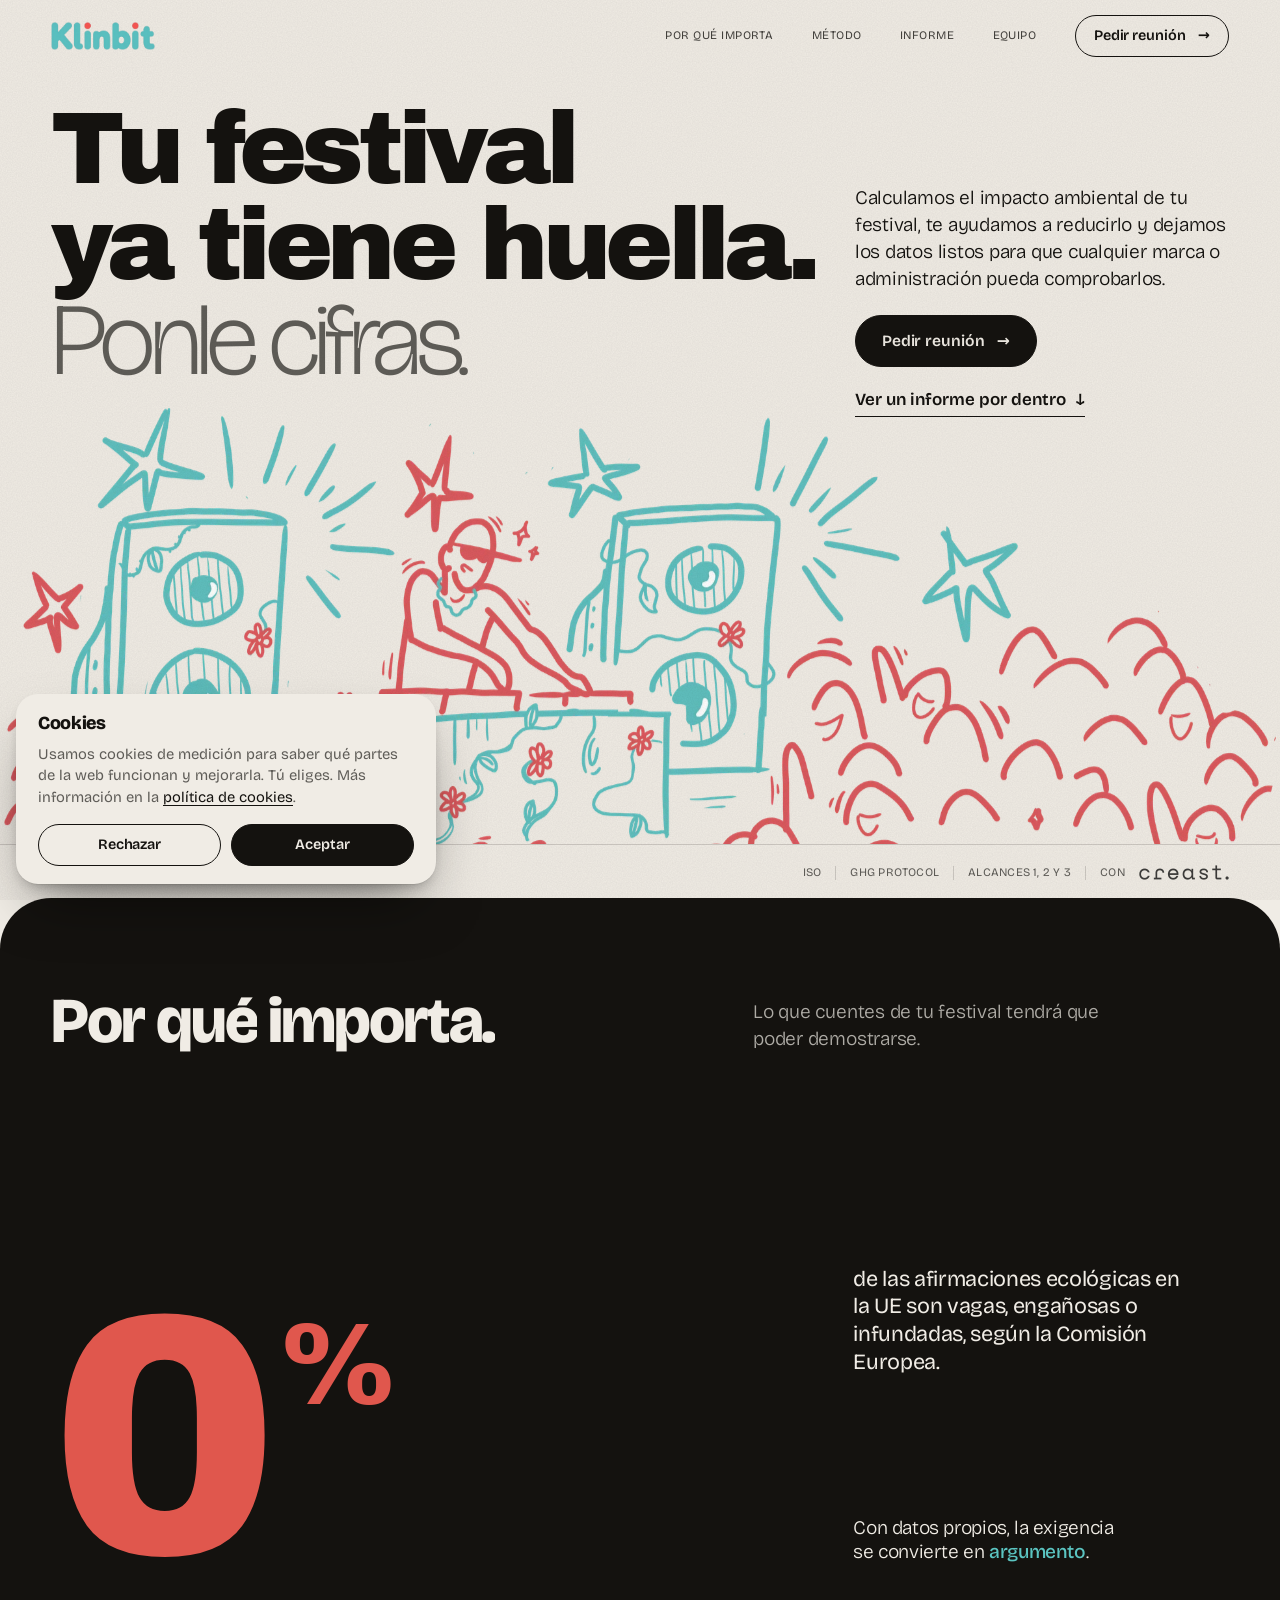
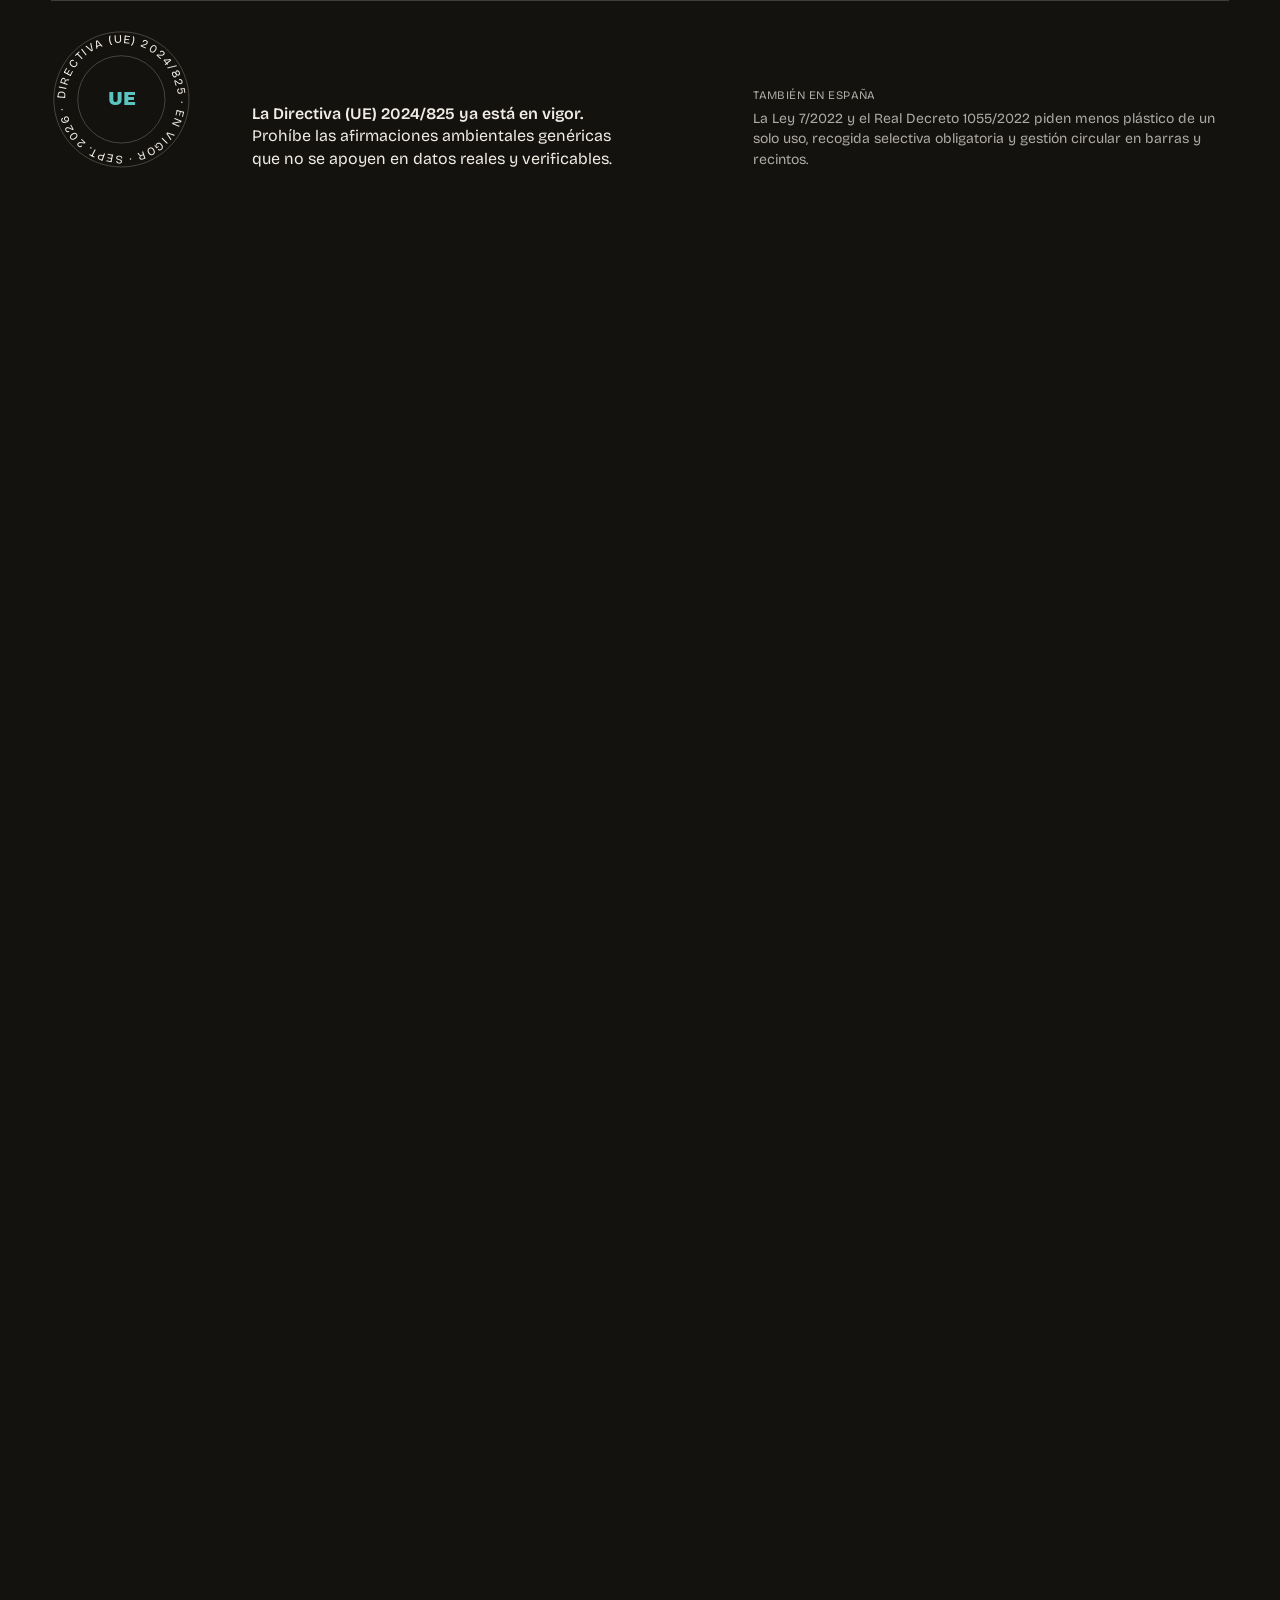
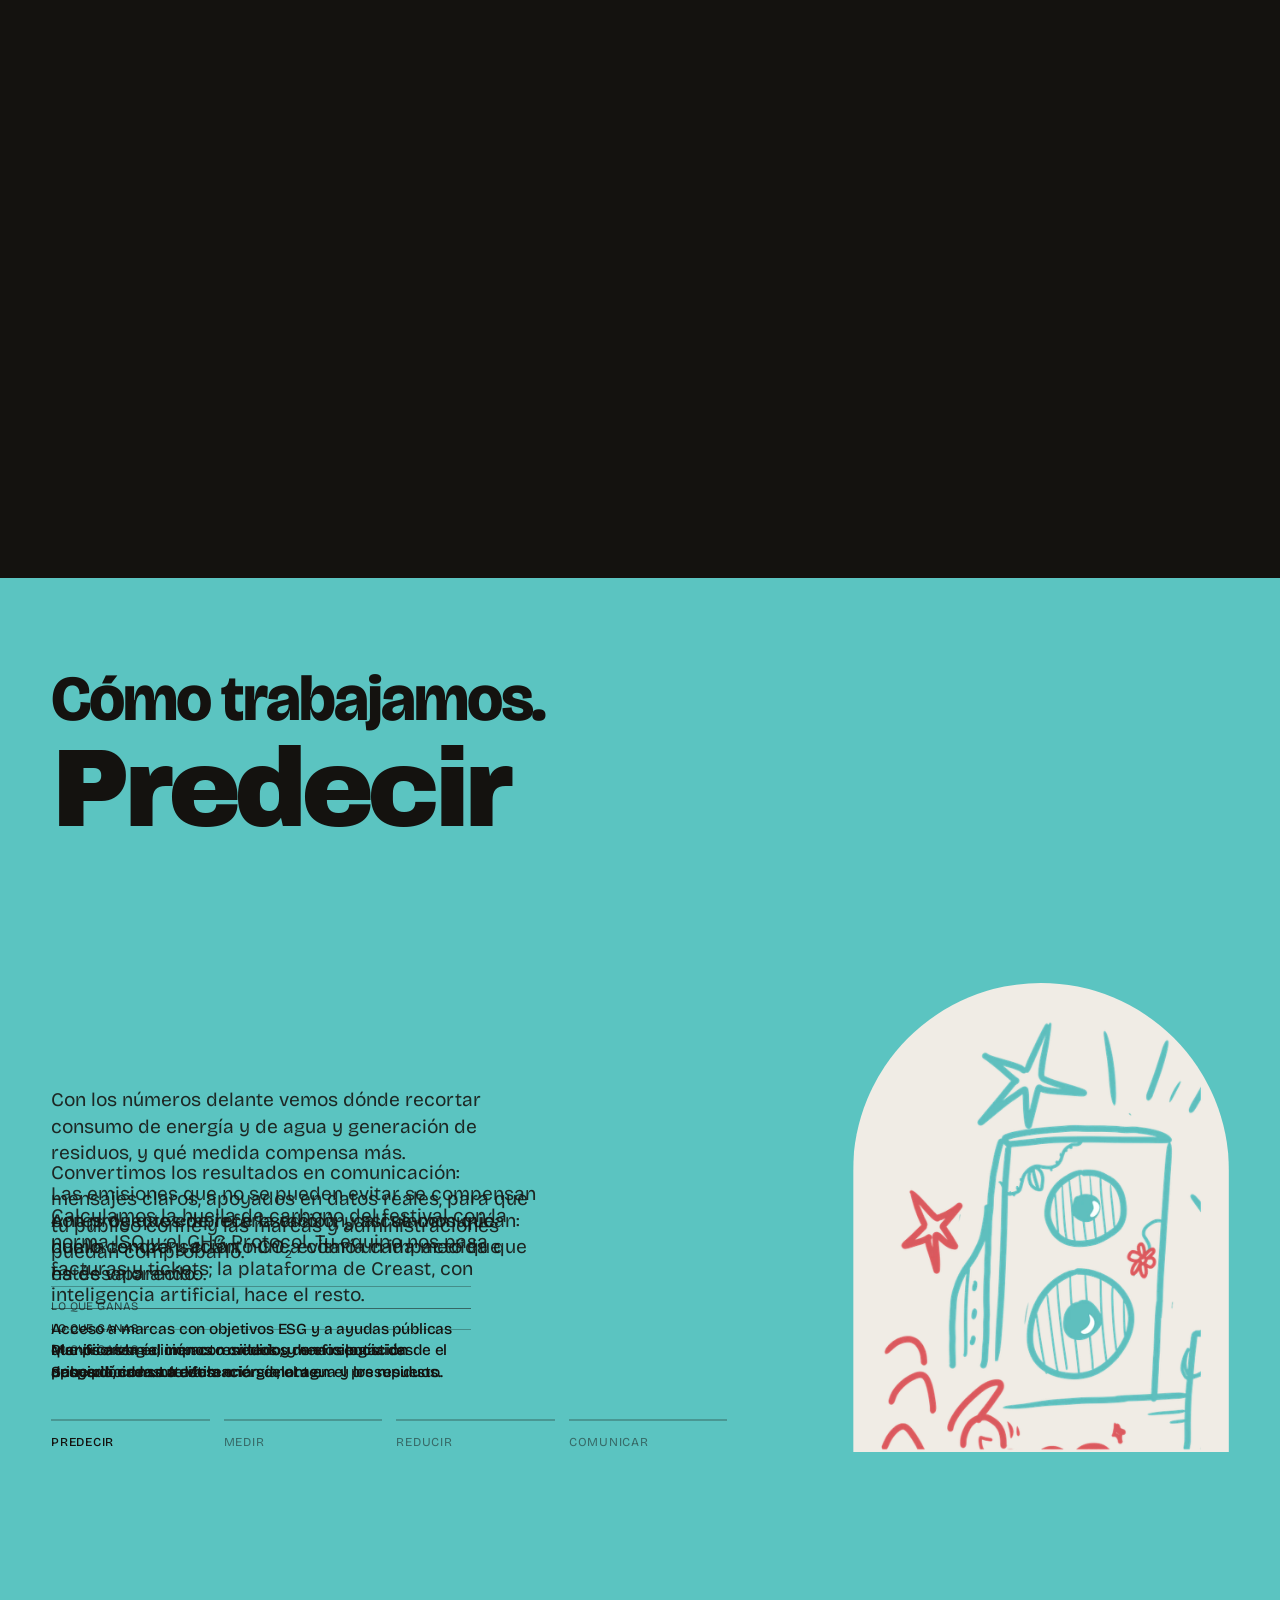
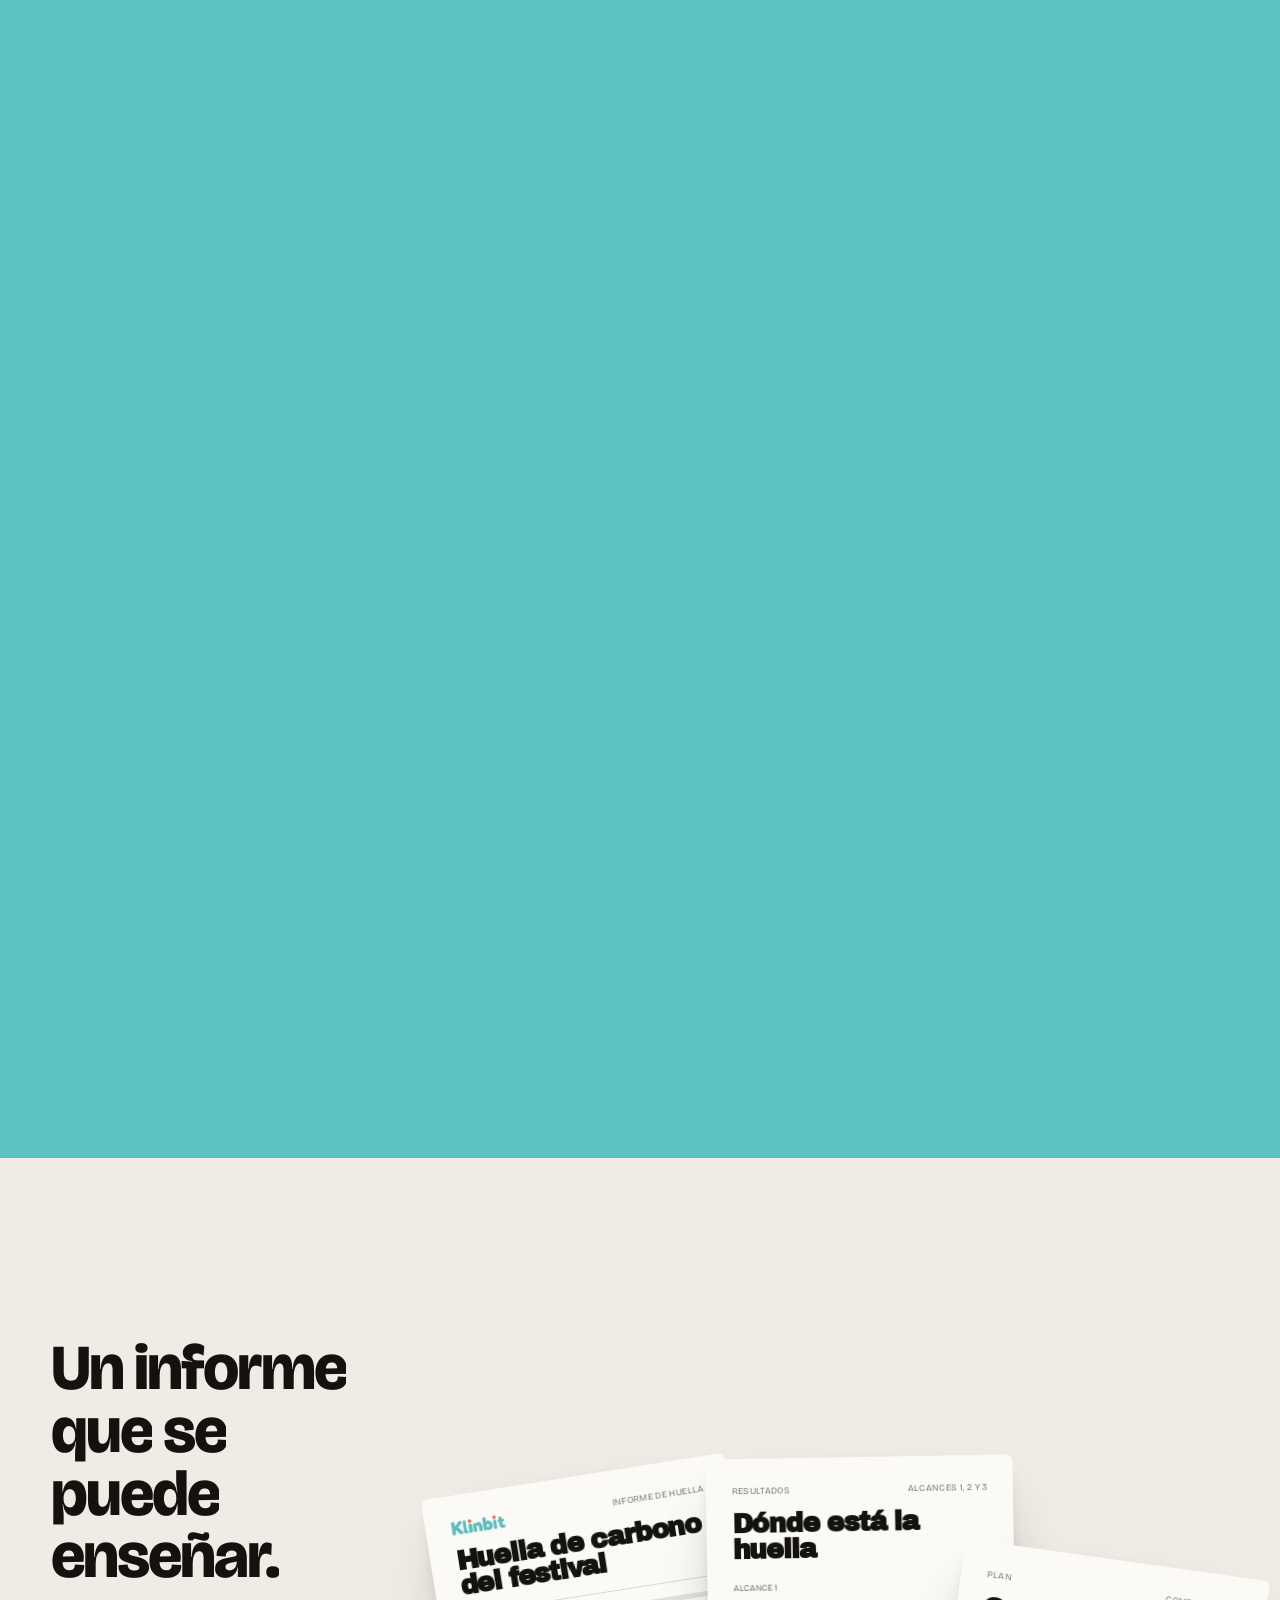
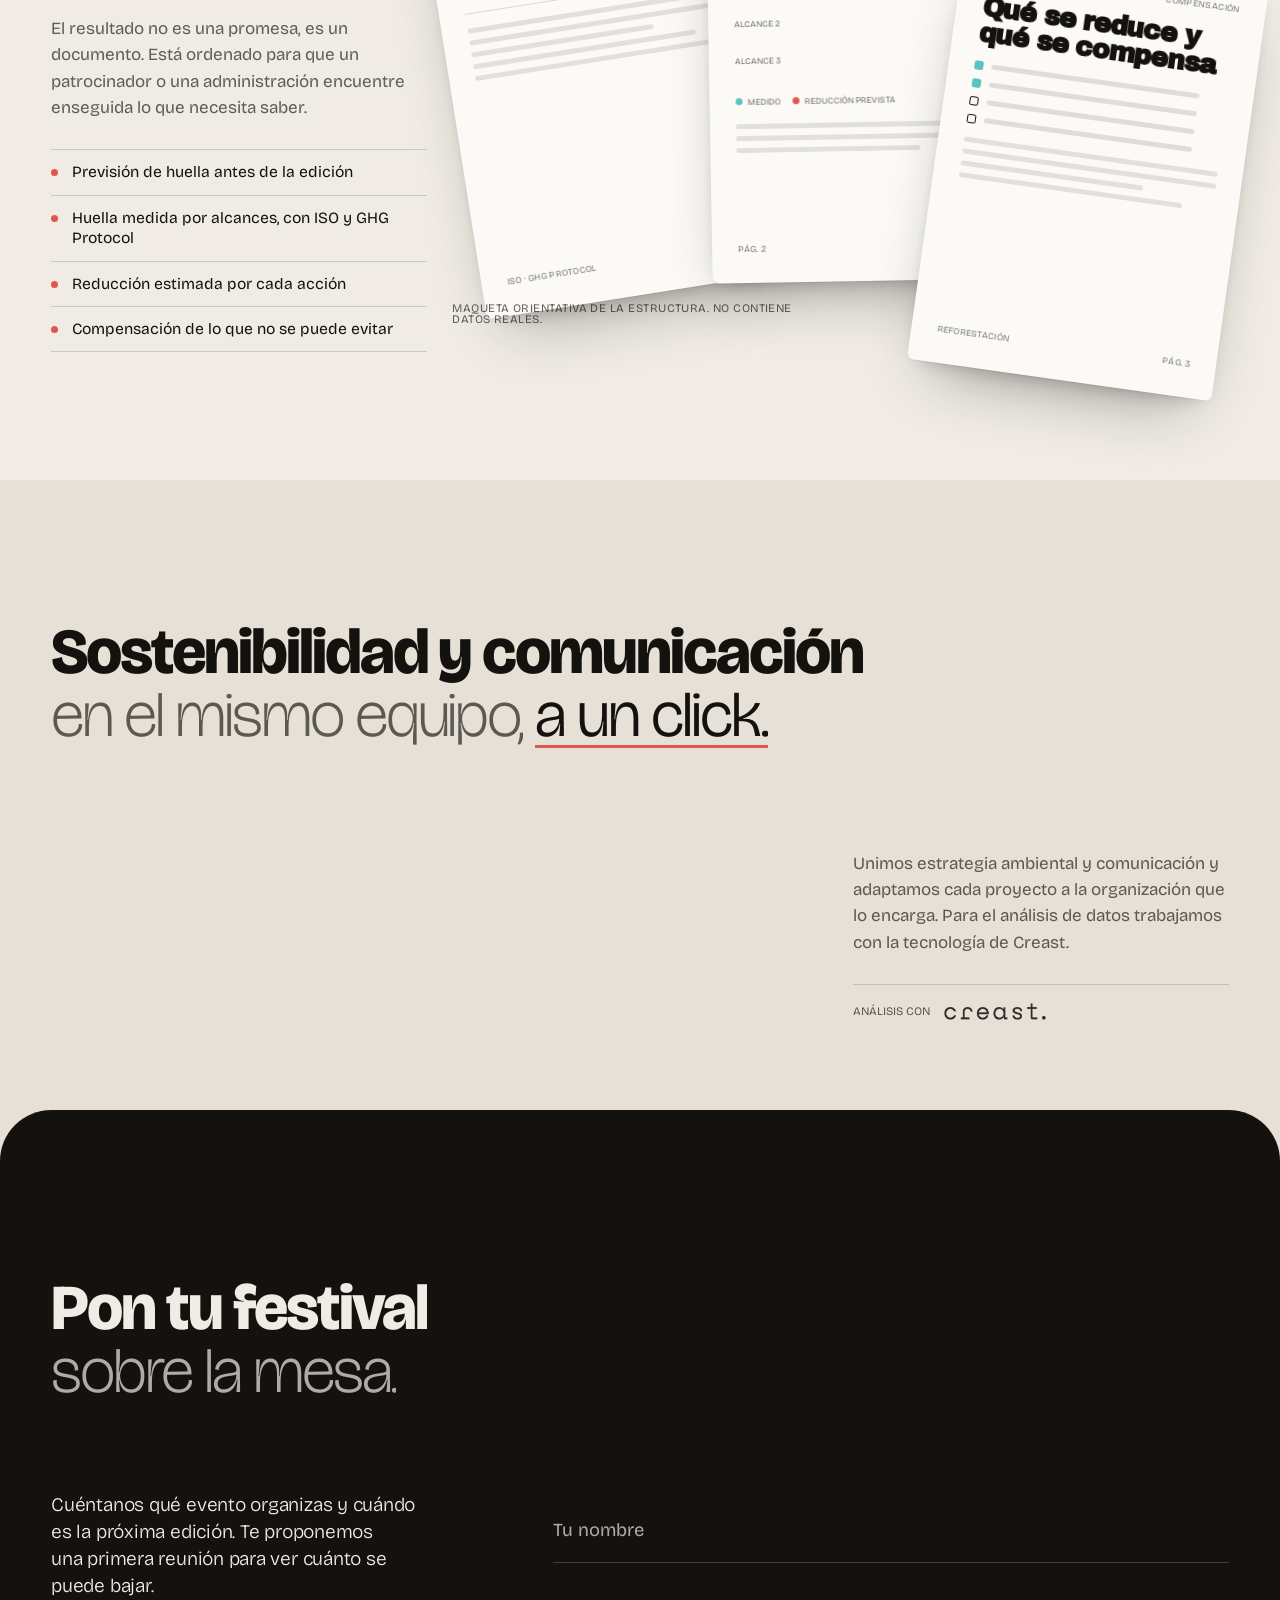
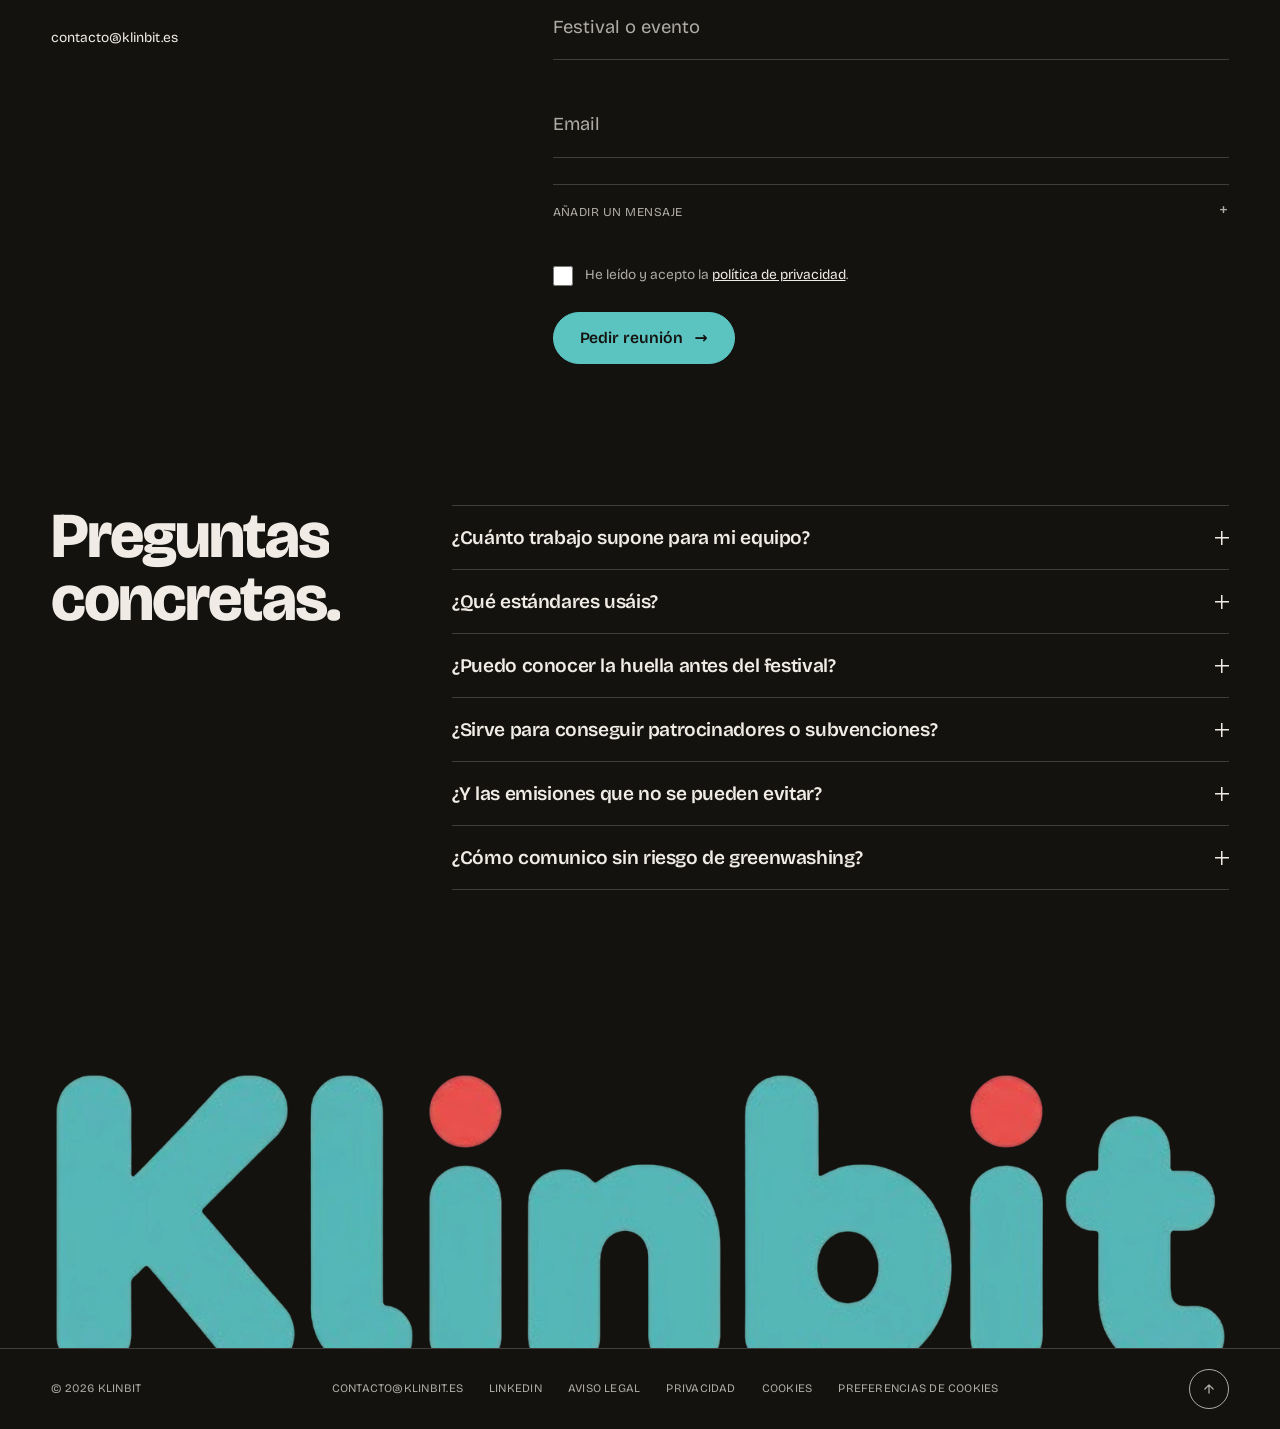
==== index.html @ e5b4c623 "Web de Klinbit: estructura lista para GitHub Pages Sitio estático sin dependencias. Estructura: inde" ====
<!DOCTYPE html>
<html lang="es">
<head>
  <meta charset="utf-8">
  <meta name="viewport" content="width=device-width, initial-scale=1">
  <title>Klinbit | Menos huella para festivales y eventos culturales</title>
  <meta name="description" content="Klinbit calcula la huella ambiental de tu festival, te ayuda a reducirla y deja los datos listos para que marcas y administraciones puedan comprobarlos.">
  <meta name="theme-color" content="#14120f">
  <meta property="og:type" content="website">
  <meta property="og:locale" content="es_ES">
  <meta property="og:title" content="Klinbit | Tu festival ya tiene huella. Ponle cifras.">
  <meta property="og:description" content="Medimos la huella ambiental de tu festival, te ayudamos a reducirla y dejamos los datos listos para enseñarlos.">
  <link rel="icon" type="image/png" href="icons/favicon.png">

  <link rel="preload" href="fonts/archivo-black-latin.woff2" as="font" type="font/woff2" crossorigin>
  <link rel="preload" href="fonts/bricolage-grotesque-latin.woff2" as="font" type="font/woff2" crossorigin>
  <link rel="stylesheet" href="css/styles.css">
  <script>document.documentElement.classList.add('js');</script>

  <script type="application/ld+json">
  { "@context": "https://schema.org", "@type": "Organization", "name": "Klinbit",
    "description": "Consultoría de sostenibilidad para festivales y eventos culturales.",
    "email": "contacto@klinbit.es",
    "sameAs": ["https://www.linkedin.com/company/146596004/"] }
  </script>
</head>

<body>
  <a class="skip-link" href="#contenido">Saltar al contenido</a>
  <div class="grain-fx" aria-hidden="true"></div>

  <!-- ====================================================================
       CABECERA
       Auditoría: la pastilla negra con flecha aparecía ~8 veces; el favicon no
       se parecía al logo. Ahora: CTA de contorno, tono adaptativo y línea de
       progreso en el único rojo de la marca.
       ==================================================================== -->
  <header class="hdr" data-hdr data-tone="light">
    <div class="wrap hdr__in">
      <a class="hdr__logo" href="#inicio" aria-label="Klinbit, ir al inicio"><img src="images/klinbit-logo.webp" alt="Klinbit" width="594" height="155"></a>
      <nav class="hdr__nav" aria-label="Principal">
        <a class="hdr__link" href="#problema">Por qué importa</a>
        <a class="hdr__link" href="#metodo">Método</a>
        <a class="hdr__link" href="#informe">Informe</a>
        <a class="hdr__link" href="#equipo">Equipo</a>
        <a class="btn btn--sm" href="#contacto" data-cta="header">Pedir reunión <span class="btn__arrow" aria-hidden="true">→</span></a>
      </nav>
      <button class="burger" type="button" aria-expanded="false" aria-controls="menu" data-burger><span data-burger-label>Menú</span><i aria-hidden="true"></i></button>
    </div>
    <div class="hdr__bar" aria-hidden="true"></div>
  </header>

  <div class="menu" id="menu" data-menu role="dialog" aria-modal="true" aria-label="Menú">
    <nav class="menu__links" aria-label="Principal (móvil)">
      <a href="#problema" data-menu-link>Por qué importa</a>
      <a href="#metodo" data-menu-link>Método</a>
      <a href="#informe" data-menu-link>Informe</a>
      <a href="#equipo" data-menu-link>Equipo</a>
      <a href="#contacto" data-menu-link data-cta="menu">Hablemos</a>
    </nav>
    <div class="menu__foot">
      <a href="mailto:contacto@klinbit.es">contacto@klinbit.es</a>
    </div>
  </div>

  <main id="contenido">

    <!-- ==================================================================
         ACTO I · APERTURA
         Auditoría: mitad derecha vacía, ilustración bajo el primer pantallazo,
         pastilla con lema en euskera, titular en dos colores, check de microcopy.
         Solución: pantalla completa; titular en un solo color con una segunda
         voz tipográfica; la ilustración se dibuja al cargar y se mueve con el
         scroll; el lema pasa a firma con traducción y ecualizador.
         ================================================================== -->
    <div class="act1" data-tone="light">
      <section class="hero" id="inicio" data-scene="hero" aria-labelledby="titulo">
        <div class="hero__inner wrap">
          <h1 class="hero__title" id="titulo">
            <span class="ln"><span>Tu festival</span></span>
            <span class="ln"><span>ya tiene huella.</span></span>
            <span class="ln"><span class="soft">Ponle cifras.</span></span>
          </h1>
          <div class="hero__side">
            <p class="lead">Calculamos el impacto ambiental de tu festival, te ayudamos a reducirlo y dejamos los datos listos para que cualquier marca o administración pueda comprobarlos.</p>
            <div class="hero__cta">
              <a class="btn btn--solid" href="#contacto" data-cta="hero" data-magnet data-hero-cta>Pedir reunión <span class="btn__arrow" aria-hidden="true">→</span></a>
              <a class="link" href="#informe" data-cta="hero-informe">Ver un informe por dentro <span class="link__ico" aria-hidden="true">↓</span></a>
            </div>
          </div>
        </div>

        <figure class="hero__art wipe" data-hero-art>
          <img src="images/dj-publico.webp" width="1968" height="891" alt="Dibujo de un DJ tras la mesa, entre dos altavoces gigantes, frente a un público entregado" fetchpriority="high">
        </figure>

        <div class="hero__foot">
          <div class="wrap">
            <p class="sign"><span class="eq" aria-hidden="true"><i></i><i></i><i></i><i></i><i></i><i></i><i></i><i></i></span><b lang="eu">Soinu gehio, kalte gutxio</b><span>Más sonido, menos daño</span></p>
            <p class="creds" data-creds><span>ISO</span><i class="sep"></i><span>GHG Protocol</span><i class="sep hide-s"></i><span class="hide-s">Alcances 1, 2 y 3</span><i class="sep"></i><span>Con</span><img src="images/creast-blanco.webp" alt="Creast" width="360" height="60"></p>
          </div>
        </div>
      </section>

      <!-- ================================================================
           ACTO II · EL PROBLEMA
           Auditoría: bento de tarjetas con estadísticas, píldoras "EUROPA /
           ESPAÑA", planeta con auriculares (cliché) y un dato mal expresado
           ("40 % de ellos"; la fecha de la directiva ya había pasado).
           Solución: un único momento tipográfico. El 53 % cuenta con el scroll;
           el 40 % se presenta como dato independiente; la directiva es un
           sello giratorio ya "en vigor"; la ley de residuos, una nota.
           ================================================================ -->
      <section class="problem tone-dark" id="problema" data-scene="problem" data-tone="dark" aria-labelledby="problema-t">
        <div class="problem__pin">
          <div class="wrap" style="display:grid;gap:clamp(14px,3vh,40px);flex:1;grid-template-rows:auto 1fr auto">
            <div class="problem__top">
              <h2 class="h2 split" id="problema-t">Por qué importa.</h2>
              <p class="lead">Lo que cuentes de tu festival tendrá que poder demostrarse.</p>
            </div>

            <div class="problem__stage">
              <p class="stat53" aria-label="53 por ciento"><span class="n" data-count="53" aria-hidden="true">53</span><span class="u" aria-hidden="true">%</span></p>
              <div class="problem__read">
                <p class="big">de las afirmaciones ecológicas en la UE son vagas, engañosas o infundadas, según la Comisión Europea.</p>
                <div class="stat40" data-stat40>
                  <span class="n"><span data-count="40">40</span> %</span>
                  <p>del total ni siquiera presenta una prueba que las respalde.</p>
                </div>
                <p class="problem__out">Con datos propios, la exigencia se convierte en <em>argumento</em>.</p>
              </div>
            </div>

            <div class="problem__bottom">
              <div class="stamp" data-stamp aria-hidden="true">
                <svg viewBox="0 0 100 100"><defs><path id="ring" d="M50,50 m-40,0 a40,40 0 1,1 80,0 a40,40 0 1,1 -80,0"/></defs><circle cx="50" cy="50" r="48" fill="none" stroke="rgba(240,236,229,.28)" stroke-width=".6"/><circle cx="50" cy="50" r="31" fill="none" stroke="rgba(240,236,229,.28)" stroke-width=".6"/><text><textPath href="#ring" textLength="246" lengthAdjust="spacing" style="font-size:8.2px">Directiva (UE) 2024/825 · en vigor · sept. 2026 ·</textPath></text></svg>
                <span class="core">UE</span>
              </div>
              <p class="problem__dir"><b>La Directiva (UE) 2024/825 ya está en vigor.</b> Prohíbe las afirmaciones ambientales genéricas que no se apoyen en datos reales y verificables.</p>
              <p class="problem__law"><span class="label">También en España</span>La Ley 7/2022 y el Real Decreto 1055/2022 piden menos plástico de un solo uso, recogida selectiva obligatoria y gestión circular en barras y recintos.</p>
            </div>
          </div>
        </div>
      </section>
    </div>

    <!-- ==================================================================
         ACTO II · EL MÉTODO (rehecho)
         Antes: scroll horizontal con paneles, regla decorativa y una lista de
         entregables demasiado específica. Ahora: un único escenario fijado con
         cuatro pasos (Predecir, Medir, Reducir, Comunicar). La palabra gigante
         "rueda" con el scroll, el texto y la ilustración cambian con ella y el
         índice permite saltar de paso. Sin scroll fijado, los pasos se apilan.
         ================================================================== -->
    <section class="method" id="metodo" data-scene="method" data-tone="light" aria-labelledby="metodo-t">
      <div class="method__pin">
        <div class="wrap method__stage">
          <h2 class="h2 m-title" id="metodo-t">Cómo trabajamos.</h2>
          <div class="roll" aria-hidden="true"><div class="roll__track" data-roll><span>Predecir</span><span>Medir</span><span>Reducir</span><span>Comunicar</span></div></div>

          <ol class="steps" data-steps>
            <li class="step is-on" data-step>
              <div class="step__text">
                <h3 class="step__name">Predecir</h3>
                <p class="body">Antes de que empiece la edición, calculamos qué huella tendrá y cuánto CO<sub>2</sub> evitaría cada medida que estés valorando.</p>
                <p class="gain"><span class="label">Lo que ganas</span>Planificas la edición con criterios de eficiencia desde el principio, con una estimación delante.</p>
              </div>
              <figure class="step__plate"><img src="images/predecir-altavoz.webp" width="720" height="720" alt="Dibujo de un altavoz gigante rodeado de estrellas y ondas de sonido" loading="lazy"></figure>
            </li>
            <li class="step" data-step>
              <div class="step__text">
                <h3 class="step__name">Medir</h3>
                <p class="body">Calculamos la huella de carbono del festival con la norma ISO y el GHG Protocol. Tu equipo nos pasa facturas y tickets; la plataforma de Creast, con inteligencia artificial, hace el resto.</p>
                <p class="gain"><span class="label">Lo que ganas</span>Sabes dónde se te va la energía, el agua y los residuos.</p>
              </div>
              <figure class="step__plate"><img src="images/medir-dj.webp" width="720" height="753" alt="Dibujo de un DJ ajustando su mesa de mezclas" loading="lazy"></figure>
            </li>
            <li class="step" data-step>
              <div class="step__text">
                <h3 class="step__name">Reducir</h3>
                <p class="body">Con los números delante vemos dónde recortar consumo de energía y de agua y generación de residuos, y qué medida compensa más.</p>
                <p class="body">Las emisiones que no se pueden evitar se compensan con proyectos de reforestación, y así se comunican: como compensación, nunca como un impacto que ha desaparecido.</p>
                <p class="gain"><span class="label">Lo que ganas</span>Menos energía, menos residuos y menos logística desperdiciada. La diferencia se nota en el presupuesto.</p>
              </div>
              <figure class="step__plate"><img src="images/reducir-publico.webp" width="760" height="637" alt="Dibujo del público de un festival entre dos árboles, con músicos junto a los altavoces" loading="lazy"></figure>
            </li>
            <li class="step" data-step>
              <div class="step__text">
                <h3 class="step__name">Comunicar</h3>
                <p class="body">Convertimos los resultados en comunicación: mensajes claros, apoyados en datos reales, para que tu público confíe y las marcas y administraciones puedan comprobarlo.</p>
                <p class="gain"><span class="label">Lo que ganas</span>Acceso a marcas con objetivos ESG y a ayudas públicas que priorizan el impacto medido, y una reputación apoyada en resultados.</p>
              </div>
              <figure class="step__plate"><img src="images/retrato-voz.webp" width="760" height="1095" alt="Dibujo de una persona con el pelo lleno de flores y notas musicales" loading="lazy"></figure>
            </li>
          </ol>

          <nav class="index" aria-label="Pasos del método" data-index>
            <button type="button" class="on" data-goto="0"><i></i>Predecir</button>
            <button type="button" data-goto="1"><i></i>Medir</button>
            <button type="button" data-goto="2"><i></i>Reducir</button>
            <button type="button" data-goto="3"><i></i>Comunicar</button>
          </nav>
        </div>
      </div>
    </section>

    <!-- Aquí se inserta la sección "La prueba" si hay un caso real en js/script.js (módulo 1/4, «Pruebas reales») -->
    <div data-proof-case></div>

    <!-- ==================================================================
         ACTO III · EL ENTREGABLE
         Auditoría: se prometían "informes ESG" pero no se enseñaba ni una página.
         Solución: tres páginas de informe maquetadas que se abren en abanico al
         hacer scroll y reaccionan al ratón. Rotulado como maqueta orientativa.
         ================================================================== -->
    <section class="deliver" id="informe" data-scene="deliver" data-tone="light" aria-labelledby="informe-t">
      <div class="wrap">
        <div class="deliver__grid">
          <div class="deliver__copy">
            <h2 class="h2 split" id="informe-t">Un informe que se puede enseñar.</h2>
            <p class="body">El resultado no es una promesa, es un documento. Está ordenado para que un patrocinador o una administración encuentre enseguida lo que necesita saber.</p>
            <ul class="parts">
              <li>Previsión de huella antes de la edición</li>
              <li>Huella medida por alcances, con ISO y GHG Protocol</li>
              <li>Reducción estimada por cada acción</li>
              <li>Compensación de lo que no se puede evitar</li>
            </ul>
          </div>

          <div class="docs" data-docs aria-label="Maqueta de tres páginas del informe">
            <article class="doc doc--1" aria-hidden="true">
              <div class="doc__meta"><img src="images/klinbit-logo.webp" alt="" width="594" height="155"><span>Informe de huella</span></div>
              <h3 class="doc__title">Huella de carbono del festival</h3>
              <div class="doc__rule"></div>
              <div class="doc__skel"><i></i><i></i><i></i><i></i><i></i></div>
              <div class="doc__foot"><span>ISO · GHG Protocol</span><span>Edición</span></div>
            </article>
            <article class="doc doc--2" aria-hidden="true">
              <div class="doc__meta"><span>Resultados</span><span>Alcances 1, 2 y 3</span></div>
              <h3 class="doc__title">Dónde está la huella</h3>
              <div class="bars"><div>Alcance 1<b style="--w:38%"></b></div><div>Alcance 2<b style="--w:72%"></b></div><div>Alcance 3<b style="--w:55%"></b></div></div>
              <div class="doc__legend"><span>Medido</span><span>Reducción prevista</span></div>
              <div class="doc__skel"><i></i><i></i><i></i></div>
              <div class="doc__foot"><span>Pág. 2</span><span>Klinbit</span></div>
            </article>
            <article class="doc doc--3" aria-hidden="true">
              <div class="doc__meta"><span>Plan</span><span>Compensación</span></div>
              <h3 class="doc__title">Qué se reduce y qué se compensa</h3>
              <div class="doc__ticks"><div><i></i></div><div><i></i></div><div><i></i></div><div><i></i></div></div>
              <div class="doc__skel"><i></i><i></i><i></i><i></i></div>
              <div class="doc__foot"><span>Reforestación</span><span>Pág. 3</span></div>
            </article>
            <p class="label docs__cap">Maqueta orientativa de la estructura. No contiene datos reales.</p>
          </div>
        </div>
      </div>
    </section>

    <!-- ==================================================================
         ACTO III · QUIÉNES SOMOS
         Auditoría: no hay personas ni voz. En consultoría, el producto es el
         equipo. La estructura admite fotos y frases reales (js/script.js (módulo 1/4, «Pruebas reales»))
         sin inventar caras.
         ================================================================== -->
    <section class="about" id="equipo" data-tone="light" aria-labelledby="about-t">
      <div class="wrap">
        <div class="about__grid">
          <h2 class="h2 about__stmt split" id="about-t">Sostenibilidad y comunicación <span class="soft">en el mismo equipo, <a class="clicklink" href="#contacto" data-cta="equipo">a un click.</a></span></h2>
          <div class="about__side rv">
            <p class="body">Unimos estrategia ambiental y comunicación y adaptamos cada proyecto a la organización que lo encarga. Para el análisis de datos trabajamos con la tecnología de Creast.</p>
            <div class="creast"><span>Análisis con</span><img src="images/creast-blanco.webp" alt="Creast" width="360" height="60"></div>
          </div>
        </div>
        <div data-proof-team></div>
      </div>
    </section>

    <!-- ==================================================================
         CIERRE · CONTACTO + FAQ
         Auditoría: ~8 CTAs idénticos de alto compromiso, formulario genérico,
         FAQ en dos columnas y barra fija que tapaba contenido.
         Solución: tres CTAs bien colocados (cabecera, apertura, aquí), formulario
         con 3 campos y el resto desplegable, FAQ compacta en líneas y un botón
         flotante discreto que se esconde al bajar.
         ================================================================== -->
    <section class="close tone-dark" id="contacto" data-tone="dark" aria-labelledby="cierre-t">
      <div class="wrap">
        <h2 class="h2 close__title split" id="cierre-t">Pon tu festival <span class="soft">sobre la mesa.</span></h2>

        <div class="close__grid">
          <div class="close__intro rv">
            <p class="lead">Cuéntanos qué evento organizas y cuándo es la próxima edición. Te proponemos una primera reunión para ver cuánto se puede bajar.</p>
            <div class="direct">
              <a href="mailto:contacto@klinbit.es" data-cta="email">contacto@klinbit.es</a>
            </div>
          </div>

          <form class="form rv" id="form-reunion" novalidate data-form style="--d:120ms">
            <div class="field"><input id="f-nombre" name="nombre" type="text" autocomplete="name" placeholder=" " required><label for="f-nombre">Tu nombre</label></div>
            <div class="field"><input id="f-evento" name="evento" type="text" autocomplete="organization" placeholder=" " required><label for="f-evento">Festival o evento</label></div>
            <div class="field"><input id="f-email" name="email" type="email" autocomplete="email" placeholder=" " required><label for="f-email">Email</label></div>

            <details class="more">
              <summary>Añadir un mensaje</summary>
              <div class="more__in">
                <div class="field"><textarea id="f-msg" name="mensaje" placeholder=" " rows="3"></textarea><label for="f-msg">Algo que debamos saber</label></div>
              </div>
            </details>

            <div class="hp" aria-hidden="true"><label>No rellenar <input type="text" name="web" tabindex="-1" autocomplete="off"></label></div>
            <div class="legal"><input id="f-priv" name="privacidad" type="checkbox" required><label for="f-priv">He leído y acepto la <a href="privacidad.html">política de privacidad</a>.</label></div>

            <div class="form__send">
              <button class="btn btn--teal" type="submit" data-cta="formulario" data-magnet>Pedir reunión <span class="btn__arrow" aria-hidden="true">→</span></button>
              <p class="form__status" role="status" aria-live="polite" data-form-status></p>
            </div>
          </form>
        </div>

        <div class="faq">
          <h2 class="h2 split">Preguntas concretas.</h2>
          <div class="faq__list rv">
            <details><summary>¿Cuánto trabajo supone para mi equipo?</summary><p class="faq__a">El mínimo. Reuniréis facturas y tickets y nos los enviaréis. El cálculo, el análisis y el informe corren de nuestra parte.</p></details>
            <details><summary>¿Qué estándares usáis?</summary><p class="faq__a">La norma ISO y el GHG Protocol, a través de la plataforma de Creast.</p></details>
            <details><summary>¿Puedo conocer la huella antes del festival?</summary><p class="faq__a">Sí. Antes de la edición prevemos la huella y estimamos cuánto CO<sub>2</sub> evita cada acción que estés valorando.</p></details>
            <details><summary>¿Sirve para conseguir patrocinadores o subvenciones?</summary><p class="faq__a">Está pensado para eso. El informe ESG y el dossier de patrocinio reúnen las pruebas que piden las marcas con presupuesto ESG y las líneas públicas de ayuda.</p></details>
            <details><summary>¿Y las emisiones que no se pueden evitar?</summary><p class="faq__a">Se compensan con proyectos de reforestación. En la comunicación aparecen como compensación, nunca como un impacto que ha desaparecido.</p></details>
            <details><summary>¿Cómo comunico sin riesgo de greenwashing?</summary><p class="faq__a">Con cifras reales detrás de cada mensaje y sin frases genéricas, que la Directiva (UE) 2024/825 ya no admite. Definimos contigo qué contar y con qué tono.</p></details>
          </div>
        </div>
      </div>
    </section>
  </main>

  <!-- ======================================================================
       PIE
       Auditoría: footer de 4 columnas de manual y "VOLVER ARRIBA" con
       espaciado exagerado. Ahora: firma de marca a gran escala, una línea de
       enlaces y un botón circular coherente con el resto.
       ====================================================================== -->
  <footer class="foot tone-dark" data-tone="dark">
    <a class="foot__mark" href="#inicio" aria-label="Klinbit, volver arriba"><img src="images/klinbit-logo-xl.webp" alt="" width="1500" height="391" loading="lazy"></a>
    <div class="foot__bar">
      <div class="wrap">
        <span>© <span data-year>2026</span> Klinbit</span>
        <nav aria-label="Pie">
          <a href="mailto:contacto@klinbit.es">contacto@klinbit.es</a>
          <a href="https://www.linkedin.com/company/146596004/" target="_blank" rel="noopener">LinkedIn<span class="sr-only"> (pestaña nueva)</span></a>
          <a href="aviso-legal.html">Aviso legal</a>
          <a href="privacidad.html">Privacidad</a>
          <a href="cookies.html">Cookies</a>
          <button type="button" class="foot__btn" data-cookie-open>Preferencias de cookies</button>
        </nav>
        <a class="totop" href="#inicio" aria-label="Volver arriba"><svg width="14" height="14" viewBox="0 0 24 24" fill="none" stroke="currentColor" stroke-width="2.2" stroke-linecap="round" stroke-linejoin="round" aria-hidden="true"><path d="M12 19V5M5 12l7-7 7 7"/></svg></a>
      </div>
    </div>
  </footer>

  <!-- Aviso de cookies: aparece al entrar, "Aceptar" y "Rechazar" con el mismo peso visual -->
  <div class="cookie" id="cookies" data-cookie role="dialog" aria-modal="false" aria-labelledby="cookie-t" aria-describedby="cookie-d">
    <h2 class="cookie__t" id="cookie-t">Cookies</h2>
    <p class="cookie__d" id="cookie-d">Usamos cookies de medición para saber qué partes de la web funcionan y mejorarla. Tú eliges. Más información en la <a href="cookies.html">política de cookies</a>.</p>
    <div class="cookie__a">
      <button type="button" class="btn btn--sm" data-cookie-choice="rejected">Rechazar</button>
      <button type="button" class="btn btn--sm btn--solid" data-cookie-choice="accepted">Aceptar</button>
    </div>
  </div>

  <div class="fab" data-fab><a class="btn" href="#contacto" data-cta="fab" tabindex="-1">Pedir reunión <span class="btn__arrow" aria-hidden="true">→</span></a></div>

  <script src="js/script.js"></script>
</body>
</html>
---- css/styles.css ----
/* ==========================================================================
   KLINBIT · Hoja de estilos (v2, rediseño premium)
   --------------------------------------------------------------------------
   01 Fuentes y tokens        06 Acto I · Apertura
   02 Base                    07 Acto II · Problema y método
   03 Layout y utilidades     08 Acto III · Entregable, equipo, pruebas
   04 Componentes             09 Cierre: contacto + FAQ
   05 Cabecera y menú         10 Pie · 11 Movimiento · 12 Responsive

   Sistema:
   · Dos familias, tres registros con función
       Archivo Black ........ solo H1 y cifras protagonistas
       Bricolage (contraste) . titulares y texto
       Bricolage (fino) ..... etiquetas, datos, firmas
   · Paleta: papel, tinta cálida, turquesa y UN solo rojo.
       Rojo = "lo que reducimos". Turquesa = lo medido / el método.
   ========================================================================== */

/* ---------- 01. Fuentes y tokens ---------- */
@font-face { font-family: "Archivo Black"; font-weight: 400; font-display: swap;
  src: url("../fonts/archivo-black-latin.woff2") format("woff2"); }
@font-face { font-family: "Bricolage Grotesque"; font-weight: 200 800; font-display: swap;
  src: url("../fonts/bricolage-grotesque-latin.woff2") format("woff2"); }

/* Permite animar el avance de las "máscaras de dibujo" de las ilustraciones */
@property --p { syntax: "<number>"; inherits: false; initial-value: 0; }

:root {
  /* Color */
  --paper: #f0ece5;
  --paper-2: #e6e0d6;
  --ink: #14120f;
  --ink-2: #1e1b17;
  --teal: #5bc4c1;
  --red: #e0574d;
  --muted: rgba(20, 18, 15, .66);
  --muted-inv: rgba(240, 236, 229, .7);
  --line: rgba(20, 18, 15, .16);
  --line-inv: rgba(240, 236, 229, .2);

  /* Tipografía */
  --f-display: "Archivo Black", "Archivo", system-ui, sans-serif;
  --f-text: "Bricolage Grotesque", system-ui, -apple-system, "Segoe UI", sans-serif;
  --f-label: var(--f-text); /* etiquetas: Bricolage en peso fino, en mayúsculas pequeñas */

  /* Layout */
  --max: 1440px;
  --gutter: clamp(20px, 4vw, 56px);
  --header-h: 72px;
  --title: clamp(2rem, min(5vw, 7.5svh), 5rem);   /* tamaño único de los títulos de sección */

  /* Movimiento */
  --ease: cubic-bezier(.2, .8, .2, 1);
  --ease-out: cubic-bezier(.16, 1, .3, 1);
}

/* ---------- 02. Base ---------- */
*, *::before, *::after { box-sizing: border-box; }
html { -webkit-text-size-adjust: 100%; scroll-padding-top: 24px; }
html:not(.has-pin) { scroll-behavior: smooth; }
body {
  margin: 0; background: var(--paper); color: var(--ink);
  font-family: var(--f-text); font-size: 1.0625rem; line-height: 1.55; font-weight: 400;
  -webkit-font-smoothing: antialiased; text-rendering: optimizeLegibility;
  overflow-x: clip;
}
img, svg { display: block; max-width: 100%; }
img { height: auto; }
h1, h2, h3, h4, p, ul, ol, figure, blockquote, dl, dd { margin: 0; }
ul, ol { padding: 0; list-style: none; }
a { color: inherit; }
button, input, textarea { font: inherit; color: inherit; }
sub { font-size: .62em; line-height: 0; }
::selection { background: var(--teal); color: var(--ink); }

:focus-visible { outline: 2px solid var(--ink); outline-offset: 4px; border-radius: 4px; }
[data-tone="dark"] :focus-visible, .tone-dark :focus-visible { outline-color: var(--teal); }

.skip-link { position: fixed; left: 16px; top: -80px; z-index: 200; background: var(--ink); color: var(--paper);
  padding: 12px 18px; border-radius: 999px; text-decoration: none; transition: top .2s var(--ease); }
.skip-link:focus { top: 12px; }
.sr-only { position: absolute !important; width: 1px; height: 1px; margin: -1px; padding: 0; overflow: hidden;
  clip: rect(0 0 0 0); white-space: nowrap; border: 0; }

/* Grano de papel: sutil pero perceptible, sobre toda la página */
.grain-fx { position: fixed; inset: 0; z-index: 90; pointer-events: none; opacity: .5; mix-blend-mode: multiply;
  background-image: url("data:image/svg+xml;utf8,<svg xmlns='http://www.w3.org/2000/svg' width='220' height='220'><filter id='n' x='0' y='0' width='100%' height='100%'><feTurbulence type='fractalNoise' baseFrequency='.8' numOctaves='2' stitchTiles='stitch'/><feColorMatrix values='0 0 0 0 .2  0 0 0 0 .18  0 0 0 0 .15  0 0 0 .22 0'/></filter><rect width='100%' height='100%' filter='url(%23n)'/></svg>");
  background-size: 220px; }

/* ---------- 03. Layout y utilidades ---------- */
.wrap { width: 100%; max-width: var(--max); margin-inline: auto; padding-inline: var(--gutter); }
.grid { display: grid; grid-template-columns: repeat(12, minmax(0, 1fr)); column-gap: clamp(12px, 2vw, 28px); }

/* Etiqueta (usada con variaciones de posición en cada sección) */
.label { font-family: var(--f-label); font-weight: 400; font-size: .72rem; line-height: 1; letter-spacing: .04em; text-transform: uppercase; color: var(--muted); }
.tone-dark .label { color: var(--muted-inv); }

.h2 { font-family: var(--f-text); font-weight: 800; font-size: var(--title); line-height: .98;
  letter-spacing: -.032em; font-variation-settings: "opsz" 96; text-wrap: balance; }
.lead { font-weight: 300; font-size: clamp(1.1rem, 1.5vw, 1.4rem); line-height: 1.4; letter-spacing: -.012em; max-width: 34ch; text-wrap: pretty; }
.body { max-width: 52ch; color: var(--muted); text-wrap: pretty; }
.tone-dark .body { color: var(--muted-inv); }

/* Tramas de revelado de palabras en titulares (JS divide el texto en palabras) */
.split .w { display: inline-block; overflow: hidden; vertical-align: top; padding-bottom: .12em; margin-bottom: -.12em; }
.split .w > span { display: inline-block; transform: translateY(105%); transition: transform .9s var(--ease-out); transition-delay: calc(var(--i, 0) * 55ms); }
.split.is-in .w > span { transform: none; }
html:not(.js) .split .w > span { transform: none; }

/* ---------- 04. Componentes ---------- */

/* Botón: contorno que se rellena; flecha de texto que avanza */
.btn { position: relative; display: inline-flex; align-items: center; gap: 12px; min-height: 52px; padding: 0 26px;
  border-radius: 999px; border: 1.5px solid currentColor; background: transparent; color: var(--ink);
  font-weight: 600; font-size: .98rem; letter-spacing: -.005em; text-decoration: none; cursor: pointer; overflow: hidden;
  isolation: isolate; transition: color .35s var(--ease), border-color .35s var(--ease), transform .2s var(--ease); }
.btn::before { content: ""; position: absolute; inset: 0; z-index: -1; background: var(--ink); border-radius: inherit;
  transform: translateY(101%); transition: transform .45s var(--ease-out); }
.btn:hover { color: var(--paper); }
.btn:hover::before { transform: none; }
.btn:active { transform: scale(.975); }
.btn__arrow { display: inline-block; transition: transform .45s var(--ease-out); }
.btn:hover .btn__arrow { transform: translateX(5px); }
.btn--solid { background: var(--ink); color: var(--paper); border-color: var(--ink); }
.btn--solid::before { background: var(--red); }
.btn--solid:hover { border-color: var(--red); }
.btn--teal { background: var(--teal); color: var(--ink); border-color: var(--teal); }
.btn--teal::before { background: var(--paper); }
.btn--teal:hover { color: var(--ink); border-color: var(--paper); }
.btn--sm { min-height: 42px; padding: 0 18px; font-size: .9rem; }
.tone-dark .btn:not(.btn--teal):not(.btn--solid) { color: var(--paper); }
.tone-dark .btn:not(.btn--teal):not(.btn--solid)::before { background: var(--paper); }
.tone-dark .btn:not(.btn--teal):not(.btn--solid):hover { color: var(--ink); }

/* Enlace de texto con subrayado que se dibuja */
.link { position: relative; display: inline-flex; align-items: center; gap: 10px; font-weight: 600; text-decoration: none; padding-block: 6px; }
.link::after { content: ""; position: absolute; left: 0; right: 0; bottom: 2px; height: 1.5px; background: currentColor;
  transform-origin: left; transition: transform .5s var(--ease-out); }
.link:hover::after { transform: scaleX(.0); transform-origin: right; }
.link__ico { display: inline-block; transition: transform .45s var(--ease-out); }
.link:hover .link__ico { transform: translateY(4px); }

/* Ilustración que se "dibuja": máscara de barrido controlada por --p */
.wipe { --p: 0; -webkit-mask-image: linear-gradient(100deg, #000 calc(var(--p) * 135% - 35%), transparent calc(var(--p) * 135%));
  mask-image: linear-gradient(100deg, #000 calc(var(--p) * 135% - 35%), transparent calc(var(--p) * 135%)); }
.wipe.is-in { --p: 1; transition: --p 1.7s cubic-bezier(.45, .05, .25, 1); }
html:not(.js) .wipe { --p: 1; }

/* ---------- 05. Cabecera y menú ---------- */
.hdr { position: fixed; inset: 0 0 auto 0; z-index: 100; height: var(--header-h); color: var(--ink);
  transition: color .4s var(--ease), background-color .4s var(--ease), transform .5s var(--ease-out); }
.hdr[data-tone="dark"] { color: var(--paper); }
.hdr.is-solid { background: color-mix(in srgb, var(--paper) 82%, transparent); -webkit-backdrop-filter: blur(16px) saturate(1.3); backdrop-filter: blur(16px) saturate(1.3); }
.hdr.is-solid[data-tone="dark"] { background: color-mix(in srgb, var(--ink) 78%, transparent); }
.hdr__in { height: 100%; display: flex; align-items: center; justify-content: space-between; gap: 24px; }
.hdr__logo { display: block; width: 104px; flex: none; }
.hdr__logo img { width: 100%; height: auto; }
.hdr__nav { display: flex; align-items: center; gap: clamp(22px, 3vw, 44px); }
.hdr__link { font-family: var(--f-label); font-weight: 400; font-size: .72rem; letter-spacing: .04em; text-transform: uppercase; text-decoration: none; position: relative; padding: 8px 0; opacity: .78; transition: opacity .25s; }
.hdr__link::after { content: ""; position: absolute; left: 0; right: 0; bottom: 2px; height: 1.5px; background: currentColor; transform: scaleX(0); transform-origin: left; transition: transform .45s var(--ease-out); }
.hdr__link:hover, .hdr__link[aria-current="true"] { opacity: 1; }
.hdr__link:hover::after, .hdr__link[aria-current="true"]::after { transform: scaleX(1); }
.hdr__bar { position: absolute; left: 0; right: 0; bottom: 0; height: 2px; background: var(--red); transform-origin: left; transform: scaleX(var(--prog, 0)); }
.hdr[data-tone="dark"] .btn:not(.btn--solid) { color: var(--paper); }
.hdr[data-tone="dark"] .btn:not(.btn--solid)::before { background: var(--paper); }
.hdr[data-tone="dark"] .btn:not(.btn--solid):hover { color: var(--ink); }
.hdr.is-hidden { transform: translateY(-100%); }
html.menu-open .hdr, html.menu-open .hdr[data-tone] { color: var(--paper); background: transparent; -webkit-backdrop-filter: none; backdrop-filter: none; }

.burger { display: none; align-items: center; gap: 10px; height: 42px; padding: 0 16px; background: transparent; cursor: pointer;
  border: 1.5px solid currentColor; border-radius: 999px; font-family: var(--f-label); font-weight: 400; font-size: .72rem; letter-spacing: .04em; text-transform: uppercase; }
.burger i { position: relative; width: 16px; height: 10px; }
.burger i::before, .burger i::after { content: ""; position: absolute; left: 0; right: 0; height: 1.5px; background: currentColor; transition: transform .4s var(--ease-out), top .4s var(--ease-out); }
.burger i::before { top: 1px; } .burger i::after { top: 8px; }
.burger[aria-expanded="true"] i::before { top: 4.5px; transform: rotate(45deg); }
.burger[aria-expanded="true"] i::after { top: 4.5px; transform: rotate(-45deg); }

.menu { position: fixed; inset: 0; z-index: 95; background: var(--ink); color: var(--paper); display: flex; flex-direction: column; justify-content: space-between;
  padding: calc(var(--header-h) + 40px) var(--gutter) 36px; clip-path: inset(0 0 100% 0); visibility: hidden; overflow-y: auto;
  transition: clip-path .7s var(--ease-out), visibility 0s linear .7s; }
.menu.is-open { clip-path: inset(0); visibility: visible; transition: clip-path .7s var(--ease-out), visibility 0s; }
.menu__links { display: grid; }
.menu__links a { font-family: var(--f-display); font-size: clamp(2.2rem, 11vw, 4rem); letter-spacing: -.04em; line-height: 1.1; text-decoration: none; padding: 10px 0; border-bottom: 1px solid var(--line-inv); }
.menu__foot { display: grid; gap: 14px; font-family: var(--f-label); font-weight: 400; font-size: .8rem; }
.menu__foot a { text-decoration: none; }

/* Botón flotante discreto (móvil): aparece tras el hero, se esconde al bajar */
.fab { position: fixed; right: max(16px, env(safe-area-inset-right)); bottom: max(16px, env(safe-area-inset-bottom)); z-index: 80; display: none;
  transform: translateY(160%); transition: transform .5s var(--ease-out); }
.fab .btn { background: var(--ink); color: var(--paper); border-color: var(--ink); min-height: 46px; box-shadow: 0 12px 30px -10px rgba(20, 18, 15, .55); }
.fab.is-on { transform: none; }

/* ---------- 06. Acto I · Apertura ---------- */
.act1 { position: relative; }
.hero { position: sticky; top: 0; height: 100svh; min-height: 640px; max-height: 1100px; overflow: clip; z-index: 1; background: var(--paper); }
.hero__inner { position: relative; z-index: 3; height: 100%; padding-top: calc(var(--header-h) + clamp(12px, 3.5vh, 48px)); will-change: transform, opacity;
  transform: translate3d(0, calc(var(--hp, 0) * -7vh), 0) scale(calc(1 - var(--hp, 0) * .05)); opacity: calc(1 - var(--hp, 0) * .55); transform-origin: 50% 0; }
.hero__title { font-family: var(--f-display); font-weight: 400; font-size: clamp(2.6rem, min(8vw, 15.5svh), 7.9rem); line-height: .88; letter-spacing: -.055em; text-wrap: balance; }
.hero__title .ln { display: block; overflow: hidden; padding: .06em 0 .1em; margin: -.06em 0 -.1em; }
.hero__title .ln > span { display: block; animation: rise 1.1s var(--ease-out) both; }
.hero__title .ln:nth-child(2) > span { animation-delay: .12s; }
.hero__title .ln:nth-child(3) > span { animation-delay: .24s; }
.hero__title .soft { font-family: var(--f-text); font-weight: 200; letter-spacing: -.06em; font-variation-settings: "opsz" 96; color: var(--muted); }
.hero__side { position: absolute; z-index: 4; right: var(--gutter); top: calc(var(--header-h) + clamp(12px, 3.5vh, 48px) + 6.4vw); width: min(34ch, 36vw);
  display: grid; gap: 22px; animation: fade-up 1s var(--ease-out) .6s both; }
.hero__cta { display: flex; flex-wrap: wrap; align-items: center; gap: 14px 26px; }
.hero__art { position: absolute; z-index: 2; left: 0; right: 0; bottom: 56px; will-change: transform; transform: translate3d(0, calc(24% + var(--hp, 0) * 10vh), 0) scale(calc(1 + var(--hp, 0) * .06)); transform-origin: 50% 100%; }
.hero__art img { width: min(100%, 150svh); margin-inline: auto; height: auto; }
.hero__art.wipe { animation: draw 2.2s cubic-bezier(.45, .05, .25, 1) .35s both; }
.hero__foot { position: absolute; z-index: 5; left: 0; right: 0; bottom: 0; height: 56px; border-top: 1px solid var(--line); background: var(--paper); }
.hero__foot .wrap { height: 100%; display: flex; align-items: center; justify-content: space-between; gap: 20px; }
.sign { display: flex; align-items: center; gap: 14px; font-family: var(--f-label); font-weight: 400; font-size: .72rem; letter-spacing: .02em; }
.sign b { font-weight: 500; text-transform: uppercase; }
.sign span { color: var(--muted); }
.eq { display: inline-flex; align-items: flex-end; gap: 2px; height: 16px; }
.eq i { width: 2px; background: var(--ink); height: 100%; transform-origin: 50% 100%; animation: eq 1.1s ease-in-out infinite; }
.eq i:nth-child(2n) { animation-duration: 1.4s; } .eq i:nth-child(3n) { animation-duration: .9s; animation-delay: -.3s; } .eq i:nth-child(4n) { animation-delay: -.6s; }
.creds { display: flex; align-items: center; gap: 14px; font-family: var(--f-label); font-weight: 400; font-size: .72rem; text-transform: uppercase; letter-spacing: .02em; color: var(--muted); }
.creds img { height: 15px; width: auto; filter: brightness(0); opacity: .75; }
.creds .sep { width: 1px; height: 14px; background: var(--line); }

/* ---------- 07. Acto II · Problema ---------- */
.problem { position: relative; z-index: 2; background: var(--ink); color: var(--paper); border-radius: clamp(24px, 4vw, 56px) clamp(24px, 4vw, 56px) 0 0; margin-top: -2px; }
.problem__pin { position: relative; min-height: 100svh; padding: calc(var(--header-h) + 20px) 0 28px; display: flex; flex-direction: column; justify-content: space-between; gap: 32px; overflow: clip; }
.problem__top { display: grid; grid-template-columns: repeat(12, minmax(0, 1fr)); column-gap: clamp(12px, 2vw, 28px); align-items: start; row-gap: 16px; }
.problem__top .label { grid-column: 1 / -1; }
.problem__top .h2 { grid-column: 1 / span 6; }
.problem__top .lead { grid-column: 8 / span 5; align-self: end; color: var(--muted-inv); }
.problem__stage { position: relative; display: grid; grid-template-columns: repeat(12, minmax(0, 1fr)); column-gap: clamp(12px, 2vw, 28px); align-items: end; }
.stat53 { grid-column: 1 / span 7; display: flex; align-items: flex-start; line-height: .78; color: var(--red); font-family: var(--f-display); letter-spacing: -.07em; margin-left: -.04em; }
.stat53 .n { font-size: max(6rem, min(30vw, 38svh)); font-variant-numeric: tabular-nums; }
.stat53 .u { font-size: max(2.6rem, min(10vw, 13svh)); margin-top: .12em; margin-left: .02em; }
.problem__read { grid-column: 9 / span 4; display: grid; gap: clamp(16px, 3vh, 40px); padding-bottom: .6rem; }
.problem__read p.big { font-size: clamp(1.15rem, 1.7vw, 1.6rem); line-height: 1.28; font-weight: 400; letter-spacing: -.015em; max-width: 24ch; }
.stat40 { display: flex; align-items: baseline; gap: 14px; transition: opacity .8s var(--ease), transform .8s var(--ease-out); }
.stat40 .n { white-space: nowrap; font-family: var(--f-display); font-size: clamp(3rem, 6vw, 6rem); line-height: .85; letter-spacing: -.06em; color: var(--teal); font-variant-numeric: tabular-nums; }
.stat40 p { max-width: 22ch; font-size: 1rem; line-height: 1.3; color: var(--muted-inv); }
.problem__bottom { display: grid; grid-template-columns: repeat(12, minmax(0, 1fr)); column-gap: clamp(12px, 2vw, 28px); align-items: end; padding-top: 28px; border-top: 1px solid var(--line-inv); row-gap: 18px; }
.stamp { grid-column: 1 / span 2; position: relative; width: min(clamp(84px, 11vw, 150px), 17svh); aspect-ratio: 1; }
.stamp svg { width: 100%; height: 100%; overflow: visible; transform: rotate(calc(var(--sp, 0) * 360deg)); }
.stamp text { font-family: var(--f-label); font-weight: 400; font-size: 10.4px; letter-spacing: .1em; text-transform: uppercase; fill: var(--paper); }
.stamp .core { position: absolute; inset: 0; display: grid; place-items: center; font-family: var(--f-display); font-size: clamp(1rem, 1.4vw, 1.4rem); color: var(--teal); letter-spacing: -.04em; }
.problem__dir { grid-column: 3 / span 4; font-size: 1rem; line-height: 1.4; max-width: 38ch; }
.problem__dir b { font-weight: 600; color: var(--paper); }
.problem__law { grid-column: 8 / span 5; font-size: .875rem; line-height: 1.45; color: var(--muted-inv); max-width: 52ch; }
.problem__law .label { display: block; margin-bottom: 8px; }
.problem__out { font-family: var(--f-text); font-weight: 300; font-size: clamp(1.1rem, 1.5vw, 1.4rem); line-height: 1.25; letter-spacing: -.02em; color: var(--paper); max-width: 22ch; }
.problem__out em { font-style: normal; color: var(--teal); font-weight: 500; }

/* ---------- 07b. Acto II · Método (escenario fijado de 4 pasos) ---------- */
.method { position: relative; z-index: 3; background: var(--teal); color: var(--ink); }
.method__stage { position: relative; display: block; padding-top: calc(var(--header-h) + 40px); padding-bottom: 24px; }
.m-title { margin-bottom: 8px; }
.roll, .index { display: none; }               /* solo existen con el escenario fijado */
.steps { display: grid; gap: 0; }
.step { display: grid; gap: 28px; padding: 44px 0 52px; border-top: 1.5px solid rgba(20, 18, 15, .3); }
.step__name { font-family: var(--f-display); font-weight: 400; font-size: clamp(3rem, 14.5vw, 7rem); line-height: .9; letter-spacing: -.06em; }
.step__text { display: grid; gap: 14px; align-content: start; }
.step__text .body { color: rgba(20, 18, 15, .8); font-size: 1.05rem; max-width: 46ch; }
.gain { display: grid; gap: 6px; max-width: 46ch; margin-top: 10px; font-size: 1.02rem; line-height: 1.4; font-weight: 500; letter-spacing: -.01em; }
.gain .label { color: rgba(20, 18, 15, .7); }
.step__plate { position: relative; width: min(74%, 340px); aspect-ratio: 4 / 5; background: var(--paper); border-radius: 999px 999px 0 0; overflow: hidden; }
.step__plate img { position: absolute; left: 50%; bottom: 0; transform: translateX(-50%); width: 94%; max-height: 92%; object-fit: contain; object-position: 50% 100%; }

/* Con escenario fijado (escritorio) */
html.has-pin .method__pin { position: sticky; top: 0; height: 100svh; overflow: clip; }
html.has-pin .method__stage { height: 100%; display: grid; grid-template-columns: repeat(12, minmax(0, 1fr)); grid-template-rows: auto auto minmax(0, 1fr) auto; column-gap: clamp(12px, 2vw, 28px); padding-top: calc(var(--header-h) + 18px); padding-bottom: 26px; --rs: min(8.6vw, 15.5svh, 9.2rem); }
html.has-pin .m-title { grid-column: 1 / span 8; grid-row: 1; margin-bottom: 0; }
html.has-pin .roll { display: block; grid-column: 1 / span 8; grid-row: 2; height: calc(var(--rs) * .92); overflow: hidden; margin-top: 8px; }
html.has-pin .roll__track { transform: translateY(calc(var(--i, 0) * var(--rs) * -.92)); transition: transform .95s var(--ease-out); }
html.has-pin .roll span { display: block; height: calc(var(--rs) * .92); font-family: var(--f-display); font-size: var(--rs); line-height: .92; letter-spacing: -.06em; white-space: nowrap; }
html.has-pin .steps, html.has-pin .step { display: contents; }
html.has-pin .step__name { position: absolute; width: 1px; height: 1px; overflow: hidden; clip: rect(0 0 0 0); }
html.has-pin .step__text { grid-column: 1 / span 6; grid-row: 3; align-self: end; padding-bottom: clamp(18px, 4svh, 40px); opacity: 0; transform: translateY(16px); pointer-events: none; transition: opacity .45s var(--ease), transform .8s var(--ease-out); }
html.has-pin .step.is-on .step__text { opacity: 1; transform: none; pointer-events: auto; transition-delay: .25s; }
html.has-pin .step__text { gap: clamp(8px, 1.6svh, 16px); }
html.has-pin .step__text .body { font-size: clamp(1.02rem, 1.5vw, 1.34rem); line-height: 1.38; max-width: 42ch; color: rgba(20, 18, 15, .88); }
html.has-pin .gain { font-size: clamp(.95rem, 1.2vw, 1.08rem); padding-top: 14px; margin-top: 6px; border-top: 1.5px solid rgba(20, 18, 15, .3); max-width: 42ch; }
html.has-pin .step__plate { grid-column: 9 / span 4; grid-row: 1 / span 4; align-self: end; justify-self: end; width: min(100%, calc((100svh - var(--header-h) - 70px) * .8)); aspect-ratio: 4 / 5; clip-path: inset(100% 0 0 0); transition: clip-path 1.1s var(--ease-out); }
html.has-pin .step.is-on .step__plate { clip-path: inset(0); }
html.has-pin .index { display: grid; grid-column: 1 / span 7; grid-row: 4; grid-template-columns: repeat(4, 1fr); gap: 14px; }
.index button { position: relative; text-align: left; padding: 14px 0 0; background: none; border: 0; cursor: pointer; font-family: var(--f-label); font-weight: 400; font-size: .76rem; text-transform: uppercase; letter-spacing: .06em; color: rgba(20, 18, 15, .5); transition: color .3s; }
.index button i { position: absolute; left: 0; right: 0; top: 0; height: 1.5px; background: rgba(20, 18, 15, .25); }
.index button i::after { content: ""; position: absolute; inset: 0; background: var(--ink); transform-origin: left; transform: scaleX(var(--f, 0)); }
.index button.on { color: var(--ink); font-weight: 500; }
.index button:hover { color: var(--ink); }

/* ---------- 08. Acto III · Entregable ---------- */
.deliver { position: relative; background: var(--paper); padding: clamp(96px, 14vw, 200px) 0 clamp(80px, 10vw, 160px); overflow: clip; }
.deliver__grid { display: grid; grid-template-columns: repeat(12, minmax(0, 1fr)); column-gap: clamp(12px, 2vw, 28px); align-items: start; }
.deliver__copy { grid-column: 1 / span 4; display: grid; gap: 28px; position: relative; z-index: 3; }
.deliver__copy .h2 { max-width: 9ch; }
.parts { display: grid; border-top: 1px solid var(--line); }
.parts li { display: flex; gap: 14px; align-items: baseline; padding: 12px 0; border-bottom: 1px solid var(--line); font-size: .98rem; line-height: 1.3; }
.parts li::before { content: ""; width: 7px; height: 7px; border-radius: 50%; background: var(--red); flex: none; transform: translateY(-1px); }
.docs { grid-column: 5 / span 8; position: relative; height: clamp(440px, 46vw, 680px); perspective: 1600px; margin-right: calc(var(--gutter) * -1); }
.doc { position: absolute; width: clamp(220px, 24vw, 350px); aspect-ratio: 1 / 1.38; background: #fbfaf7; border-radius: 6px; padding: clamp(16px, 2vw, 28px); display: flex; flex-direction: column; gap: 14px; color: var(--ink);
  box-shadow: 0 1px 0 rgba(20, 18, 15, .06), 0 30px 60px -28px rgba(20, 18, 15, .45), 0 8px 20px -12px rgba(20, 18, 15, .3);
  transform-style: preserve-3d; transition: box-shadow .5s var(--ease); will-change: transform; }
.doc--1 { left: 0; top: 8%; z-index: 1; transform: translate3d(calc(var(--dp, 0) * 0px), calc((1 - var(--dp, 0)) * 90px), 0) rotate(calc(-9deg + var(--dp, 0) * 3deg)) rotateY(calc(var(--ry, 0) * 1deg)) rotateX(calc(var(--rx, 0) * 1deg)); }
.doc--2 { left: 31%; top: 0; z-index: 2; transform: translate3d(0, calc((1 - var(--dp, 0)) * 120px), 0) rotate(calc(-1deg + var(--dp, 0) * 1deg)) rotateY(calc(var(--ry, 0) * 1.4deg)) rotateX(calc(var(--rx, 0) * 1.4deg)); }
.doc--3 { left: 62%; top: 12%; z-index: 3; transform: translate3d(calc((1 - var(--dp, 0)) * -30px), calc((1 - var(--dp, 0)) * 150px), 0) rotate(calc(8deg - var(--dp, 0) * 2deg)) rotateY(calc(var(--ry, 0) * 1.9deg)) rotateX(calc(var(--rx, 0) * 1.9deg)); }
.doc__meta { display: flex; justify-content: space-between; align-items: center; font-family: var(--f-label); font-weight: 400; font-size: .56rem; letter-spacing: .04em; text-transform: uppercase; color: rgba(20, 18, 15, .55); }
.doc__meta img { width: 54px; }
.doc__title { font-family: var(--f-display); font-size: clamp(1.2rem, 2.1vw, 1.9rem); line-height: .96; letter-spacing: -.045em; }
.doc__rule { height: 1px; background: rgba(20, 18, 15, .16); }
.doc__skel { display: grid; gap: 7px; }
.doc__skel i { display: block; height: 5px; border-radius: 3px; background: rgba(20, 18, 15, .11); }
.doc__skel i:nth-child(3n) { width: 72%; } .doc__skel i:nth-child(4n) { width: 88%; }
.doc__foot { margin-top: auto; font-family: var(--f-label); font-weight: 400; font-size: .56rem; letter-spacing: .03em; text-transform: uppercase; color: rgba(20, 18, 15, .55); display: flex; justify-content: space-between; }
.bars { display: grid; gap: 9px; margin-top: 4px; }
.bars div { display: grid; gap: 4px; font-family: var(--f-label); font-weight: 400; font-size: .54rem; text-transform: uppercase; color: rgba(20, 18, 15, .6); }
.bars b { display: block; height: 10px; border-radius: 2px; background: var(--teal); width: var(--w); transform-origin: left; transform: scaleX(var(--dp, 1)); position: relative; }
.bars b::after { content: ""; position: absolute; right: 0; top: 0; bottom: 0; width: 28%; background: var(--red); border-radius: 0 2px 2px 0; opacity: .9; }
.doc__legend { display: flex; gap: 12px; font-family: var(--f-label); font-weight: 400; font-size: .54rem; text-transform: uppercase; color: rgba(20, 18, 15, .6); }
.doc__legend span::before { content: ""; display: inline-block; width: 7px; height: 7px; margin-right: 5px; border-radius: 50%; background: var(--teal); }
.doc__legend span:last-child::before { background: var(--red); }
.doc__ticks { display: grid; gap: 9px; }
.doc__ticks div { display: flex; gap: 8px; align-items: center; }
.doc__ticks div::before { content: ""; width: 9px; height: 9px; border-radius: 2px; border: 1.5px solid var(--ink); flex: none; }
.doc__ticks div:nth-child(-n+2)::before { background: var(--teal); border-color: var(--teal); }
.doc__ticks i { height: 5px; border-radius: 3px; background: rgba(20, 18, 15, .12); flex: 1; display: block; }
.doc__ticks i:nth-child(odd) { max-width: 82%; }
.docs__cap { position: absolute; left: 0; bottom: 0; z-index: 4; max-width: 46ch; }
@media (max-width: 960px) { .docs__cap { bottom: -36px; } .deliver { padding-bottom: 120px; } }

/* ---------- 08b. Quiénes somos ---------- */
.about { position: relative; background: var(--paper-2); padding: clamp(80px, 11vw, 170px) 0; overflow: clip; }
.about__grid { display: grid; grid-template-columns: repeat(12, minmax(0, 1fr)); column-gap: clamp(12px, 2vw, 28px); row-gap: 40px; align-items: start; }
.about__stmt { grid-column: 1 / span 9; }
.about .about__stmt .soft { color: var(--muted); }
.about__side { grid-column: 9 / span 4; display: grid; gap: 28px; padding-top: clamp(0px, 5vw, 80px); }
.about__side .creast { display: flex; align-items: center; gap: 14px; padding-top: 18px; border-top: 1px solid var(--line); font-family: var(--f-label); font-weight: 400; font-size: .72rem; text-transform: uppercase; color: var(--muted); }
.about__side .creast img { height: 17px; width: auto; filter: brightness(0); opacity: .8; }
.clicklink { color: var(--ink); font-weight: 300; text-decoration: none; -webkit-box-decoration-break: clone; box-decoration-break: clone;
  background: linear-gradient(var(--red), var(--red)) 0 94% / 100% .05em no-repeat; transition: color .3s var(--ease), background-size .5s var(--ease-out); }
.clicklink:hover { color: var(--red); background-size: 100% .12em; }

/* Mecanismos de prueba social (se activan con js/script.js (módulo 1/4, «Pruebas reales»)) */
.proof-case { position: relative; background: var(--ink); color: var(--paper); overflow: clip; }
.proof-case__bg { position: absolute; inset: 0; background-size: cover; background-position: center; opacity: .5; filter: grayscale(1) contrast(1.1); }
.proof-case__in { position: relative; padding: clamp(100px, 14vw, 220px) 0; display: grid; gap: clamp(36px, 5vw, 72px); }
.proof-case h2 { max-width: 16ch; }
.proof-case__nums { display: grid; grid-template-columns: repeat(2, minmax(0, 1fr)); gap: clamp(20px, 4vw, 80px); max-width: 880px; }
.proof-case__nums div { display: grid; gap: 8px; padding-top: 16px; border-top: 1px solid var(--line-inv); }
.proof-case__nums strong { font-family: var(--f-display); font-size: clamp(3rem, 8vw, 8rem); line-height: .9; letter-spacing: -.06em; }
.proof-case__nums div:last-child strong { color: var(--teal); }
.proof-case blockquote { max-width: 34ch; font-weight: 300; font-size: clamp(1.4rem, 2.6vw, 2.4rem); line-height: 1.15; letter-spacing: -.03em; }
.proof-case cite { display: block; margin-top: 14px; font-style: normal; font-family: var(--f-label); font-weight: 400; font-size: .76rem; text-transform: uppercase; color: var(--muted-inv); }
.proof-team { display: grid; grid-template-columns: repeat(auto-fill, minmax(200px, 280px)); justify-content: end; gap: 28px; margin-top: 56px; }
.proof-team figure:nth-child(even) { transform: translateY(clamp(0px, 4vw, 56px)); }
.proof-team img { width: 100%; aspect-ratio: 4 / 5; object-fit: cover; filter: grayscale(1) contrast(1.05); transition: filter .5s var(--ease); border-radius: 2px; }
.proof-team figure:hover img { filter: none; }
.proof-team figcaption { padding-top: 10px; display: grid; gap: 4px; }
.proof-team b { font-weight: 700; letter-spacing: -.02em; }
.proof-team span { font-family: var(--f-label); font-weight: 400; font-size: .7rem; text-transform: uppercase; color: var(--muted); }
.proof-team q { font-weight: 300; line-height: 1.3; margin-top: 6px; quotes: none; }
.proof-logos { display: flex; align-items: center; gap: 22px; }
.proof-logos img { height: 18px; width: auto; filter: brightness(0); opacity: .7; }

/* ---------- 09. Cierre ---------- */
.close { position: relative; background: var(--ink); color: var(--paper); padding: clamp(100px, 13vw, 200px) 0 clamp(60px, 8vw, 120px); border-radius: clamp(24px, 4vw, 56px) clamp(24px, 4vw, 56px) 0 0; margin-top: calc(clamp(24px, 4vw, 56px) * -1); z-index: 4; overflow: clip; }
.close__title { max-width: 16ch; }
.close__title .soft, .about__stmt .soft { font-weight: 200; color: var(--muted-inv); }
.close__grid { display: grid; grid-template-columns: repeat(12, minmax(0, 1fr)); column-gap: clamp(12px, 2vw, 28px); row-gap: 48px; margin-top: clamp(48px, 7vw, 100px); align-items: start; }
.close__intro { grid-column: 1 / span 4; display: grid; gap: 28px; }
.direct { display: grid; gap: 10px; font-family: var(--f-label); font-weight: 400; font-size: .86rem; }
.direct a { text-decoration: none; display: inline-flex; width: fit-content; position: relative; }
.direct a::after { content: ""; position: absolute; left: 0; right: 0; bottom: -2px; height: 1px; background: var(--teal); transform: scaleX(0); transform-origin: left; transition: transform .45s var(--ease-out); }
.direct a:hover::after { transform: scaleX(1); }
.form { grid-column: 6 / span 7; display: grid; gap: 26px; }
.field { position: relative; display: grid; }
.field input, .field textarea { width: 100%; background: transparent; border: 0; border-bottom: 1.5px solid var(--line-inv); border-radius: 0; padding: 26px 0 12px; font-size: 1.3rem; font-weight: 400; letter-spacing: -.01em; color: var(--paper); transition: border-color .3s; }
.field textarea { min-height: 96px; resize: vertical; }
.field label { position: absolute; left: 0; top: 24px; font-size: 1.15rem; color: var(--muted-inv); pointer-events: none; transition: transform .35s var(--ease-out), color .3s, font-size .35s var(--ease-out); transform-origin: left; }
.field input:focus, .field textarea:focus { outline: none; border-color: var(--teal); }
.field input:focus + label, .field input:not(:placeholder-shown) + label, .field textarea:focus + label, .field textarea:not(:placeholder-shown) + label { transform: translateY(-24px); font-size: .72rem; font-family: var(--f-label); font-weight: 400; text-transform: uppercase; letter-spacing: .04em; color: var(--teal); }
.field input:user-invalid { border-color: var(--red); }
.more { border-top: 1px solid var(--line-inv); }
.more summary { list-style: none; cursor: pointer; padding: 18px 0; display: flex; justify-content: space-between; font-family: var(--f-label); font-weight: 400; font-size: .76rem; text-transform: uppercase; letter-spacing: .04em; color: var(--muted-inv); }
.more summary::-webkit-details-marker { display: none; }
.more summary::after { content: "+"; font-size: 1.1rem; line-height: .8; transition: transform .4s var(--ease-out); }
.more[open] summary::after { transform: rotate(45deg); }
.more__in { display: grid; gap: 26px; padding-bottom: 8px; }
.legal { display: grid; grid-template-columns: auto 1fr; gap: 12px; align-items: start; font-size: .86rem; color: var(--muted-inv); line-height: 1.45; }
.legal input { width: 20px; height: 20px; margin: 1px 0 0; accent-color: var(--teal); }
.legal a { color: var(--paper); }
.form__send { display: flex; flex-wrap: wrap; align-items: center; gap: 18px 28px; }
.form__status { font-size: .95rem; min-height: 1.4em; }
.form__status.is-ok { color: var(--teal); } .form__status.is-err { color: #ff8f86; }
.hp { position: absolute; left: -9999px; width: 1px; height: 1px; overflow: hidden; }

.faq { margin-top: clamp(80px, 11vw, 180px); display: grid; grid-template-columns: repeat(12, minmax(0, 1fr)); column-gap: clamp(12px, 2vw, 28px); row-gap: 28px; }
.faq > .h2 { grid-column: 1 / span 4; }
.faq__list { grid-column: 5 / span 8; display: grid; }
.faq details { border-top: 1px solid var(--line-inv); }
.faq details:last-child { border-bottom: 1px solid var(--line-inv); }
.faq summary { list-style: none; cursor: pointer; display: flex; justify-content: space-between; align-items: center; gap: 24px; padding: 20px 0; font-weight: 600; font-size: clamp(1.05rem, 1.5vw, 1.3rem); letter-spacing: -.02em; line-height: 1.2; transition: color .3s; }
.faq summary::-webkit-details-marker { display: none; }
.faq summary::after { content: ""; flex: none; width: 14px; height: 14px; background: linear-gradient(currentColor, currentColor) center / 100% 1.5px no-repeat, linear-gradient(currentColor, currentColor) center / 1.5px 100% no-repeat; transition: transform .45s var(--ease-out); }
.faq details[open] summary::after { transform: rotate(135deg); }
.faq summary:hover { color: var(--teal); }
.faq__a { padding: 0 48px 24px 0; max-width: 58ch; color: var(--muted-inv); }

/* ---------- 09b. Aviso de cookies ---------- */
.cookie { position: fixed; z-index: 120; left: max(16px, env(safe-area-inset-left)); bottom: max(16px, env(safe-area-inset-bottom)); width: min(420px, calc(100vw - 32px));
  display: grid; gap: 12px; padding: 20px 22px 18px; background: var(--paper); color: var(--ink); border-radius: 22px;
  box-shadow: 0 1px 0 rgba(20, 18, 15, .06), 0 28px 60px -20px rgba(0, 0, 0, .55), 0 6px 16px -8px rgba(0, 0, 0, .4);
  opacity: 0; transform: translateY(24px); visibility: hidden; transition: opacity .5s var(--ease), transform .8s var(--ease-out), visibility 0s linear .8s; }
.cookie.is-on { opacity: 1; transform: none; visibility: visible; transition-delay: 0s; }
.cookie__t { font-family: var(--f-text); font-weight: 800; font-size: 1.15rem; letter-spacing: -.02em; line-height: 1; font-variation-settings: "opsz" 48; }
.cookie__d { font-size: .92rem; line-height: 1.45; color: var(--muted); }
.cookie__d a { color: var(--ink); text-underline-offset: 3px; }
.cookie__a { display: flex; gap: 10px; padding-top: 4px; }
.cookie__a .btn { flex: 1; justify-content: center; }
html.cookie-open .fab { transform: translateY(160%) !important; }
.foot__btn { background: none; border: 0; padding: 0; cursor: pointer; font: inherit; letter-spacing: inherit; text-transform: inherit; color: inherit; transition: color .25s; }
.foot__btn:hover { color: var(--teal); }

/* ---------- 10. Pie ---------- */
.foot { position: relative; background: var(--ink); color: var(--paper); overflow: clip; z-index: 5; }
.foot__mark { display: block; width: 100%; max-width: none; padding: clamp(40px, 6vw, 90px) var(--gutter) 0; margin-bottom: -2.2vw; }
.foot__mark img { width: 100%; height: auto; opacity: .96; transition: filter .6s var(--ease); }
.foot__mark:hover img { filter: hue-rotate(-12deg) saturate(1.15); }
.foot__bar { position: relative; z-index: 2; background: var(--ink); border-top: 1px solid var(--line-inv); }
.foot__bar .wrap { display: flex; flex-wrap: wrap; align-items: center; justify-content: space-between; gap: 14px 32px; padding-block: 20px; font-family: var(--f-label); font-weight: 400; font-size: .72rem; text-transform: uppercase; letter-spacing: .02em; color: var(--muted-inv); }
.foot__bar nav { display: flex; flex-wrap: wrap; gap: 8px 26px; }
.foot__bar a { text-decoration: none; transition: color .25s; }
.foot__bar a:hover { color: var(--teal); }
.totop { display: grid; place-items: center; width: 40px; height: 40px; border: 1.5px solid currentColor; border-radius: 50%; transition: background .3s, color .3s, transform .4s var(--ease-out); }
.totop:hover { background: var(--paper); color: var(--ink) !important; transform: translateY(-3px); }

/* ---------- 11. Movimiento ---------- */
@keyframes rise { from { transform: translateY(108%); } to { transform: none; } }
@keyframes fade-up { from { opacity: 0; transform: translateY(18px); } to { opacity: 1; transform: none; } }
@keyframes draw { from { --p: 0; } to { --p: 1; } }
@keyframes eq { 0%, 100% { transform: scaleY(.25); } 50% { transform: scaleY(1); } }

.js .rv { opacity: 0; transform: translateY(26px); transition: opacity .9s var(--ease), transform 1s var(--ease-out); transition-delay: var(--d, 0ms); }
.js .rv.is-in { opacity: 1; transform: none; }

/* Sin pin (móvil, movimiento reducido, sin JS): todo visible y en flujo normal */
html:not(.has-pin) .problem__pin { min-height: 0; }
html.has-pin .problem { height: 320svh; }
html.has-pin .problem__pin { position: sticky; top: 0; height: 100svh; min-height: 0; }

@media (prefers-reduced-motion: reduce) {
  *, *::before, *::after { animation-duration: .001ms !important; animation-delay: 0ms !important; transition-duration: .001ms !important; transition-delay: 0ms !important; }
  .js .rv { opacity: 1; transform: none; } .split .w > span { transform: none; } .wipe { --p: 1; } .eq i { animation: none; transform: scaleY(.6); }
  .hero__inner, .hero__art { transform: none !important; opacity: 1 !important; }
}

/* ---------- 12. Responsive ---------- */

/* Pantallas bajas (portátiles): todo el contenido fijado debe caber sin solaparse con la banda de progreso */
@media (min-width: 961px) and (max-height: 800px) {
  .panel__word { font-size: clamp(3.4rem, min(17vw, 21svh), 18rem); }
  .gain p { font-size: .95rem; line-height: 1.35; }
  .problem__read p.big { font-size: 1.05rem; } .stat40 .n { font-size: clamp(2.4rem, 4.4vw, 4rem); }
  .problem__dir { font-size: .92rem; } .problem__law { font-size: .8rem; } .problem__out { font-size: 1rem; }
  .problem__top .lead { font-size: 1.05rem; }
  .hero__art img { width: min(66vw, 130svh); margin-left: 0; }
  html.has-pin .step__text .body { font-size: 1rem; line-height: 1.36; }
  html.has-pin .gain { font-size: .94rem; padding-top: 10px; }
}
@media (max-width: 1100px) {
  .hero__side { position: relative; right: auto; top: auto; width: auto; max-width: 44ch; margin-top: 28px; padding-inline: 0; }
  .p2__art { width: 80vw; opacity: .9; }
}
@media (max-width: 960px) {
  .hero__title { font-size: clamp(3rem, 11.5vw, 7rem); }
  .hdr__nav .hdr__link { display: none; }
  .hdr__nav .btn { display: none; }
  .burger { display: inline-flex; }
  .fab { display: block; }
  .problem__top .h2, .problem__top .lead { grid-column: 1 / -1; }
  .stat53 { grid-column: 1 / -1; }
  .problem__read { grid-column: 1 / -1; margin-top: 28px; }
  .stamp { grid-column: 1 / span 3; } .problem__dir { grid-column: 4 / -1; } .problem__law { grid-column: 1 / -1; }
  .p3__art { grid-column: 1 / -1; grid-row: auto; order: 5; width: min(72%, 360px); margin: 28px 0 0; }
  .deliver__copy { grid-column: 1 / -1; } .deliver__copy .h2 { max-width: 14ch; }
  .docs { grid-column: 1 / -1; margin: 40px 0 0; height: clamp(420px, 92vw, 560px); }
  .doc { width: clamp(180px, 46vw, 300px); } .doc--1 { left: 0; top: 10%; } .doc--2 { left: 26%; } .doc--3 { left: 52%; top: 14%; }
  .about__stmt, .about__side { grid-column: 1 / -1; }
  .close__intro, .form { grid-column: 1 / -1; }
  .faq > .h2, .faq__list { grid-column: 1 / -1; }
  .hero__foot .creds .hide-s { display: none; }
}
@media (min-width: 641px) and (max-width: 960px) {
  .step { grid-template-columns: minmax(0, 1fr) minmax(200px, 320px); align-items: end; column-gap: 40px; }
  .step__name { grid-column: 1 / -1; font-size: clamp(3.4rem, 11.5vw, 6rem); }
  .step__text { grid-column: 1; } .step__plate { grid-column: 2; width: 100%; }
}
@media (max-width: 640px) {
  :root { --header-h: 64px; }
  .hdr__logo { width: 92px; }
  .hero { min-height: 720px; }
  .hero__title { font-size: clamp(2.9rem, 15.4vw, 5rem); }
  .hero__art img { max-height: 42svh; }
  .hero__foot .creds { display: none; }
  .p3__art { grid-column: 1 / -1; max-width: 70%; }
  .proof-case__nums { grid-template-columns: 1fr; }
}

/* ---------- 13. Páginas legales (aviso-legal, privacidad, cookies) ---------- */
.legal-page { min-height: 100svh; background: var(--paper); }
.legal-page__in { max-width: 760px; margin-inline: auto; padding: clamp(28px, 6vw, 72px) var(--gutter) clamp(60px, 10vw, 140px); display: grid; gap: clamp(28px, 5vw, 56px); }
.legal-page__logo { width: 104px; }
.legal-page h1 { font-family: var(--f-text); font-weight: 800; font-size: var(--title); line-height: .98; letter-spacing: -.032em; font-variation-settings: "opsz" 96; text-wrap: balance; }
.legal-page p { color: var(--muted); max-width: 52ch; }
.legal-page a:not(.legal-page__logo):not(.btn) { color: var(--ink); text-underline-offset: 3px; }
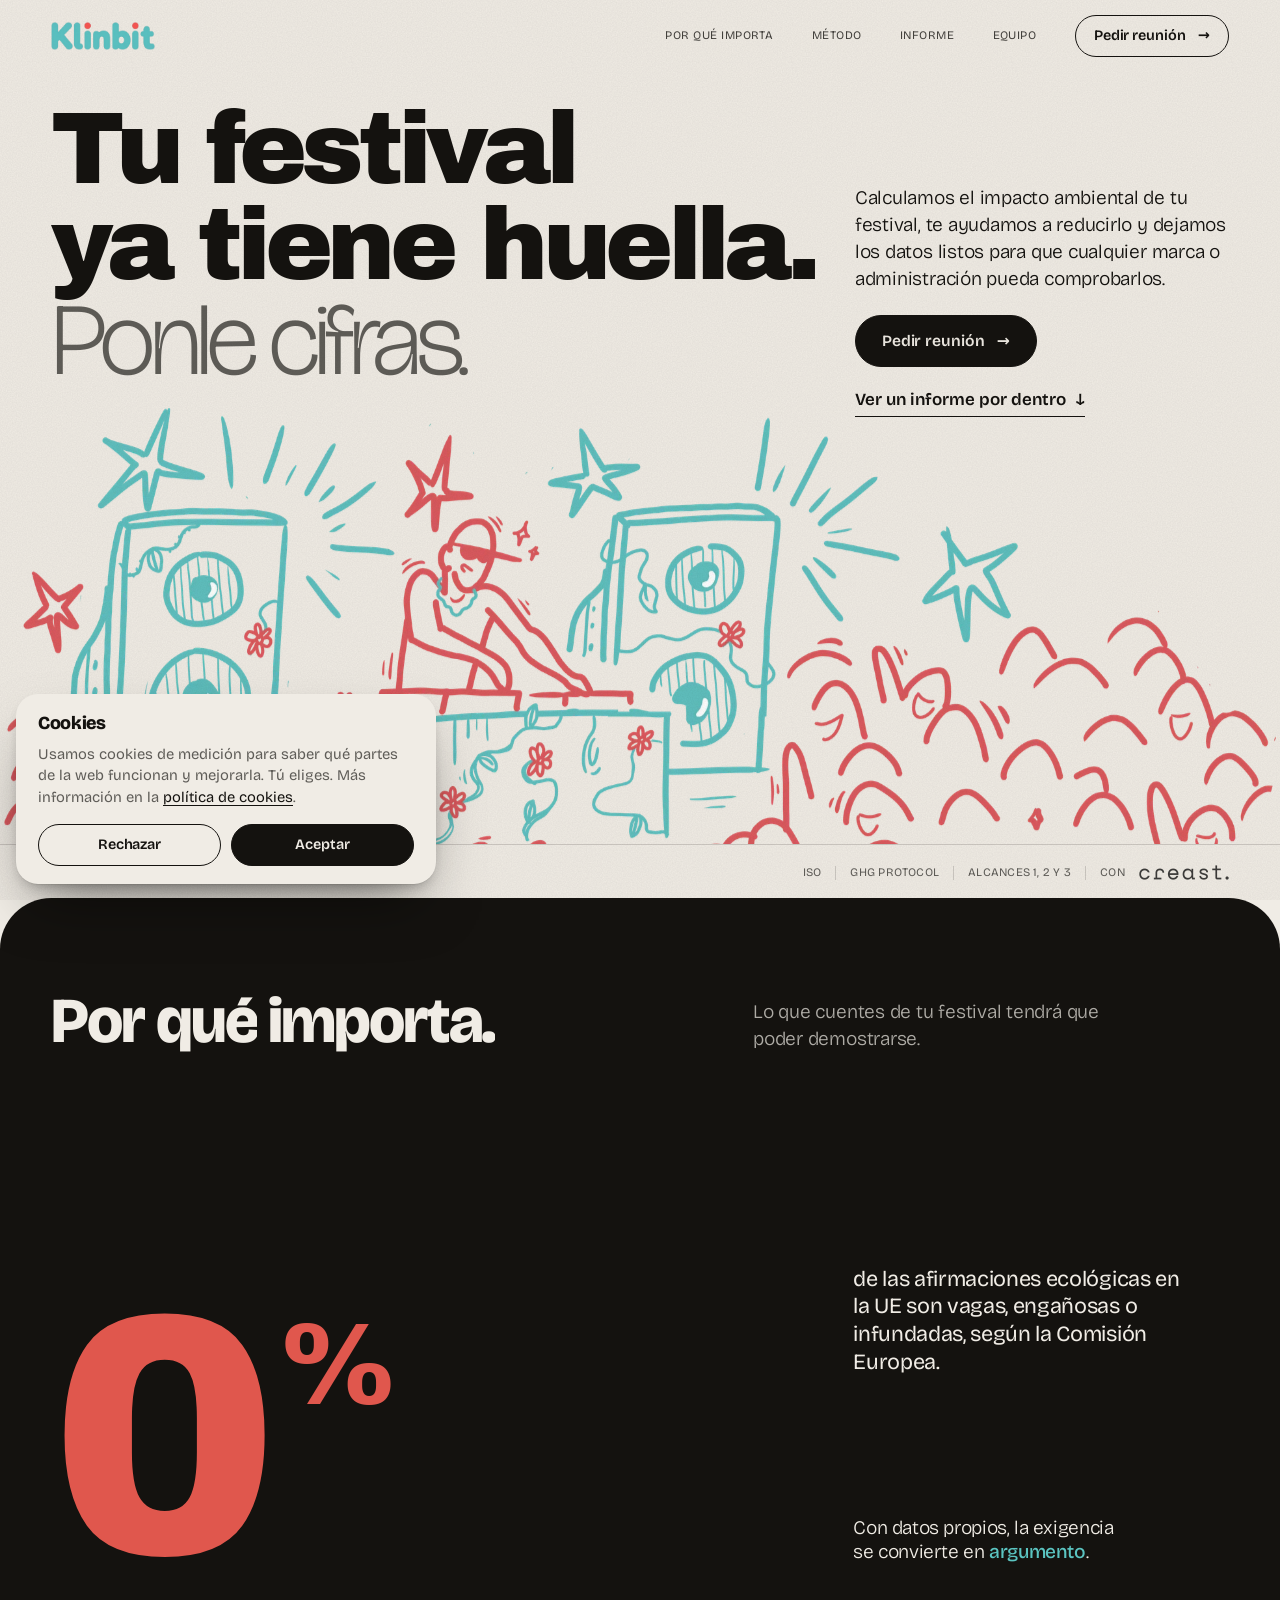
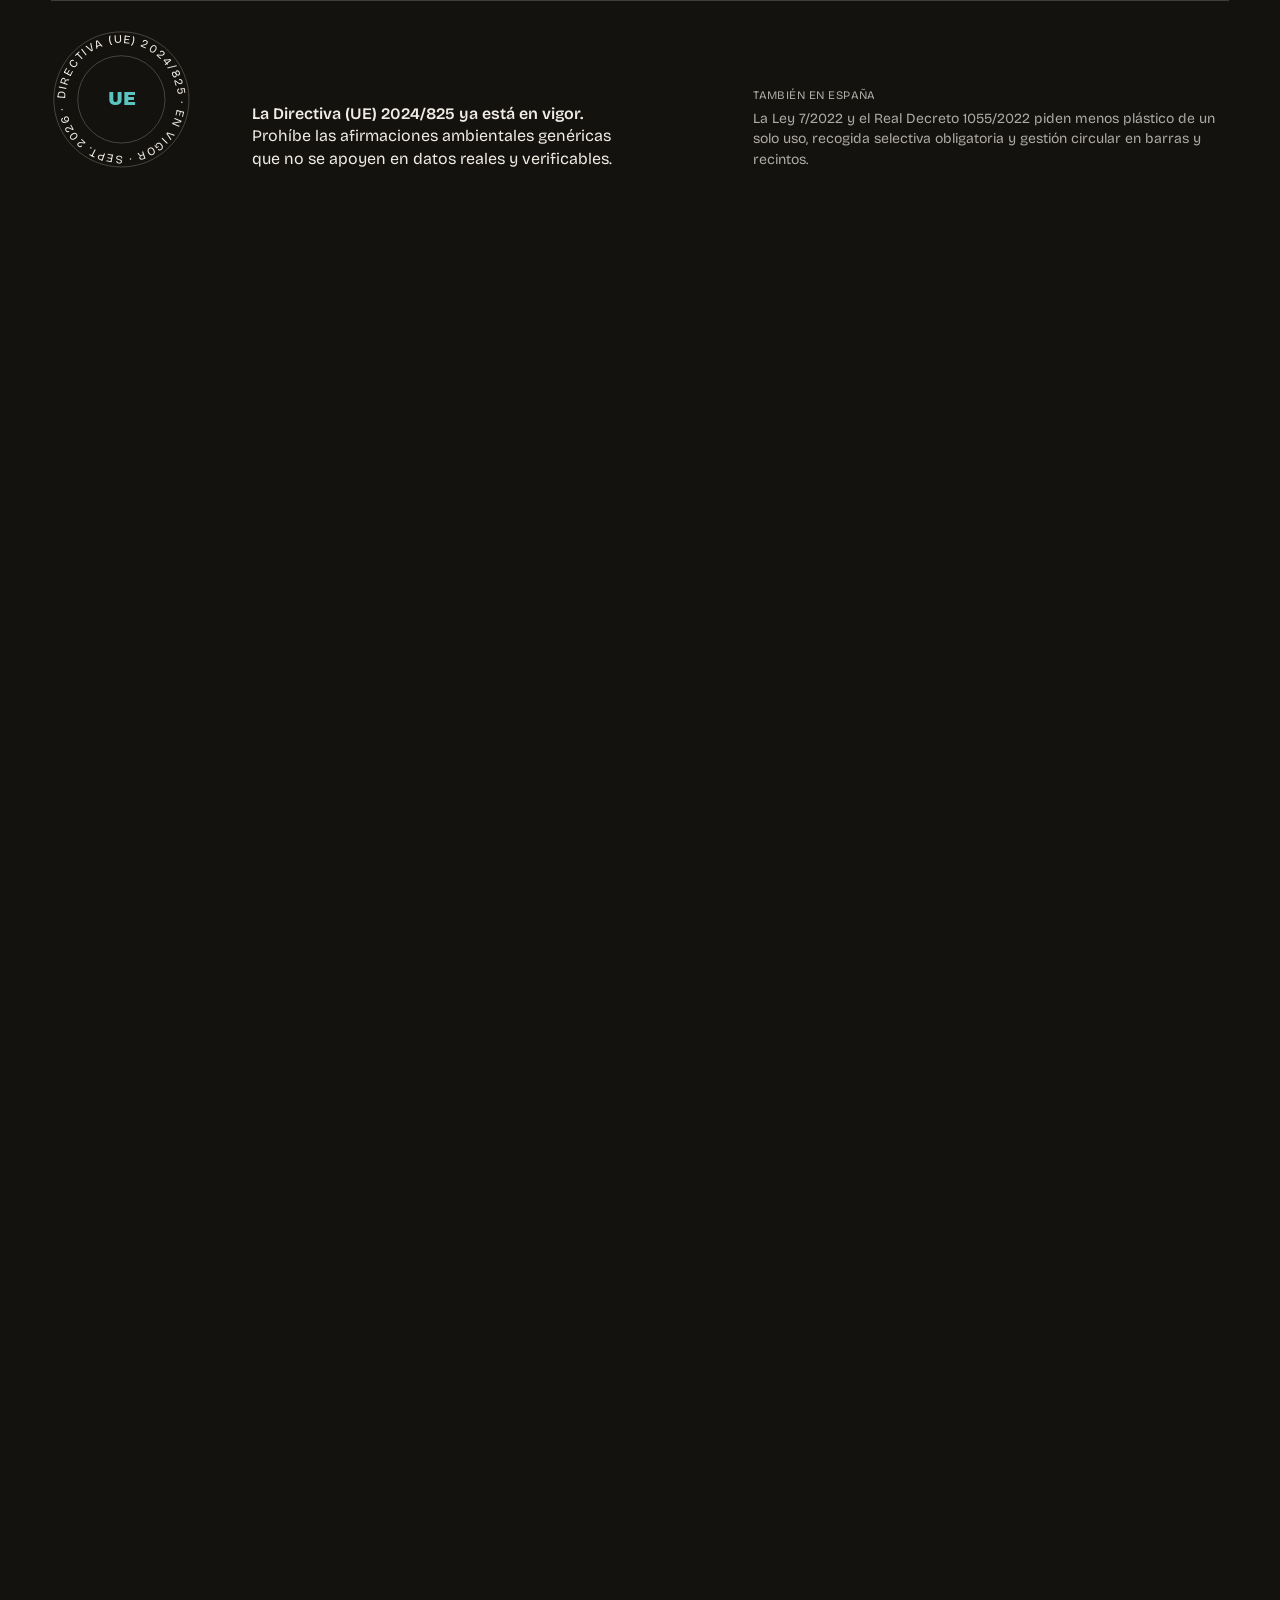
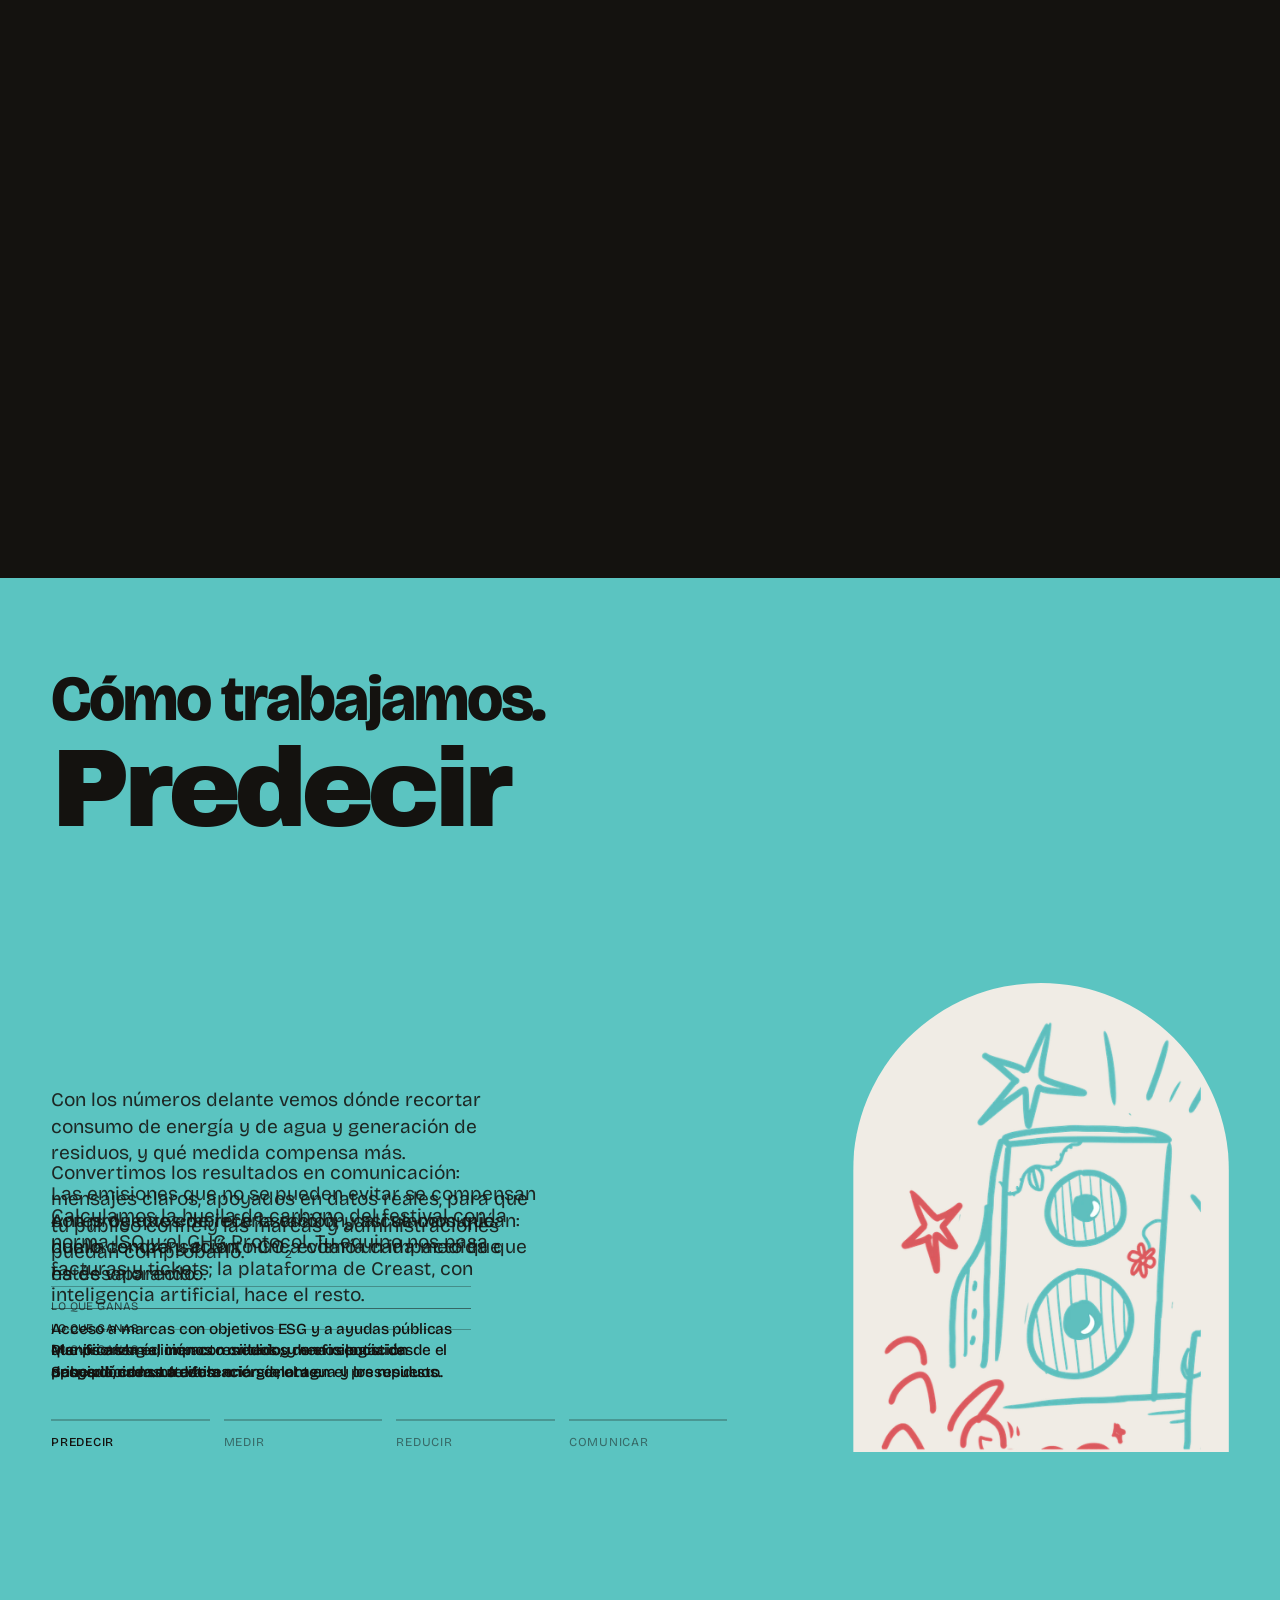
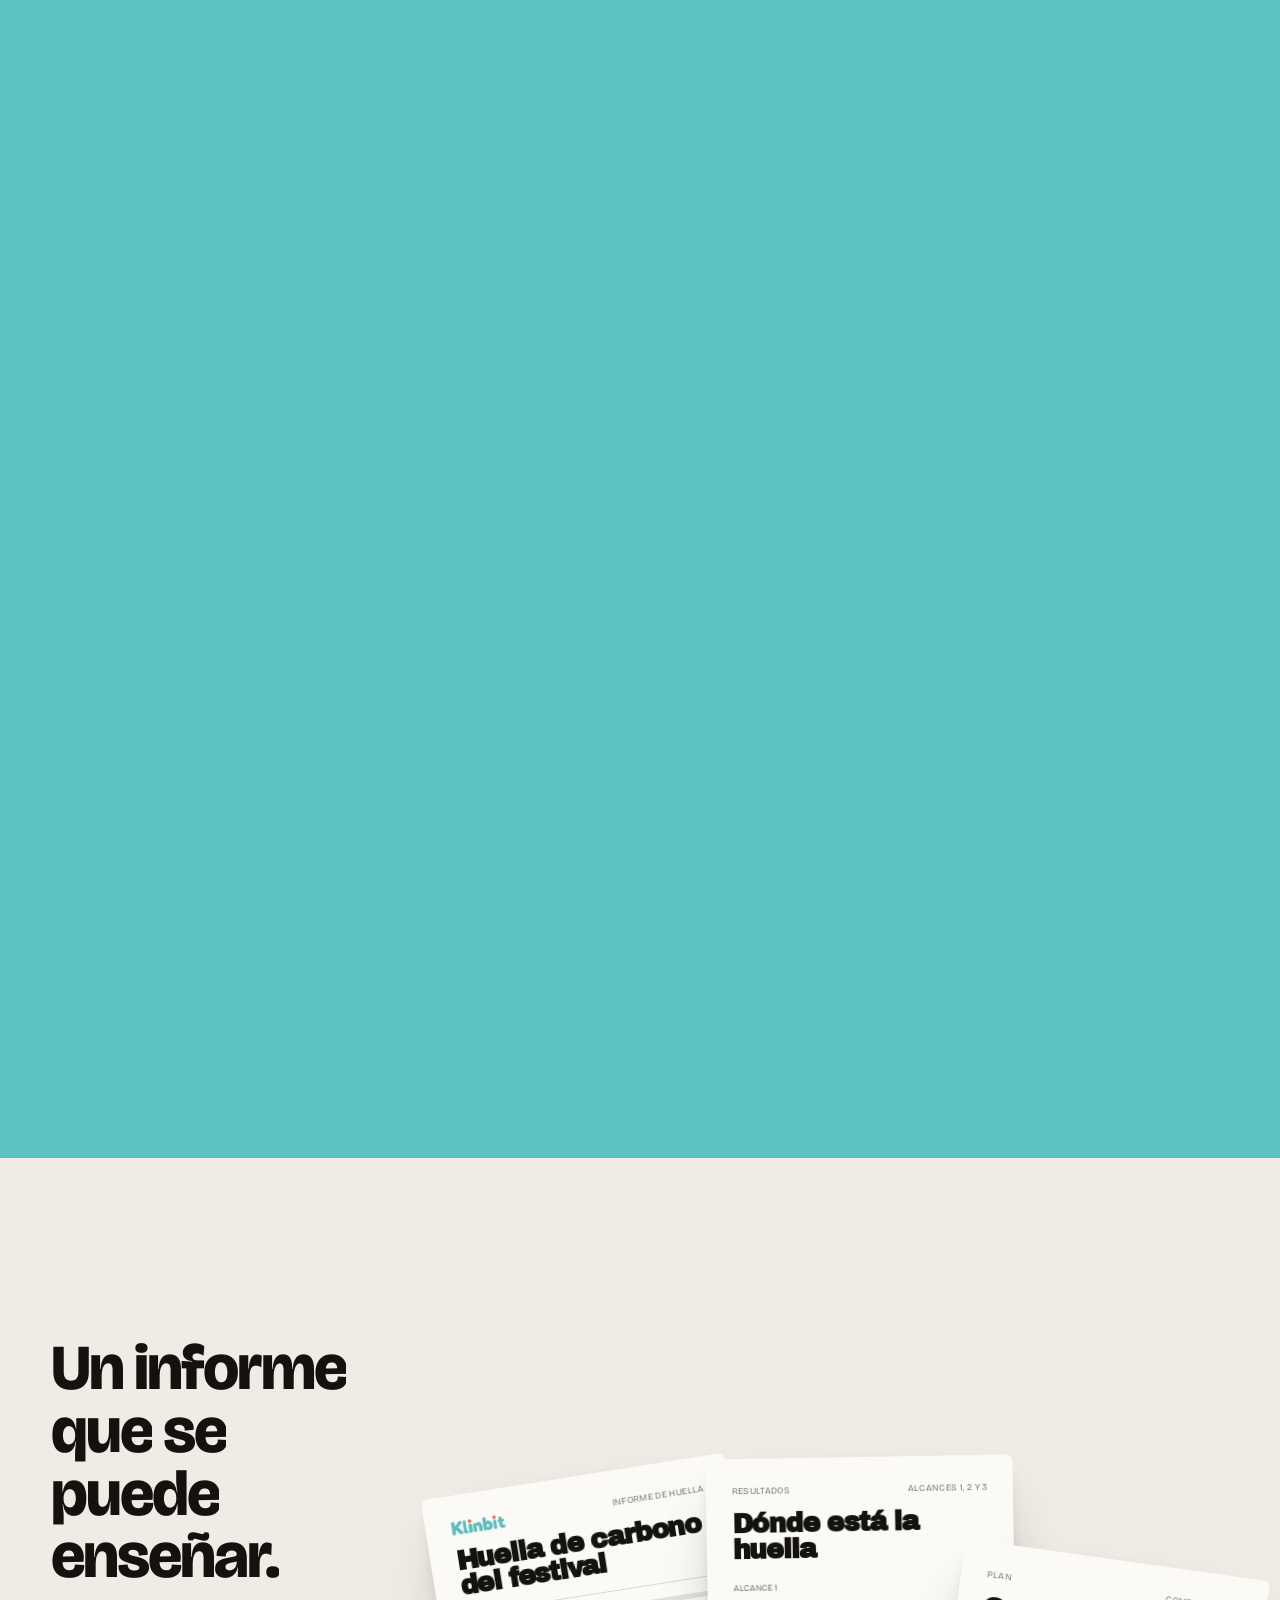
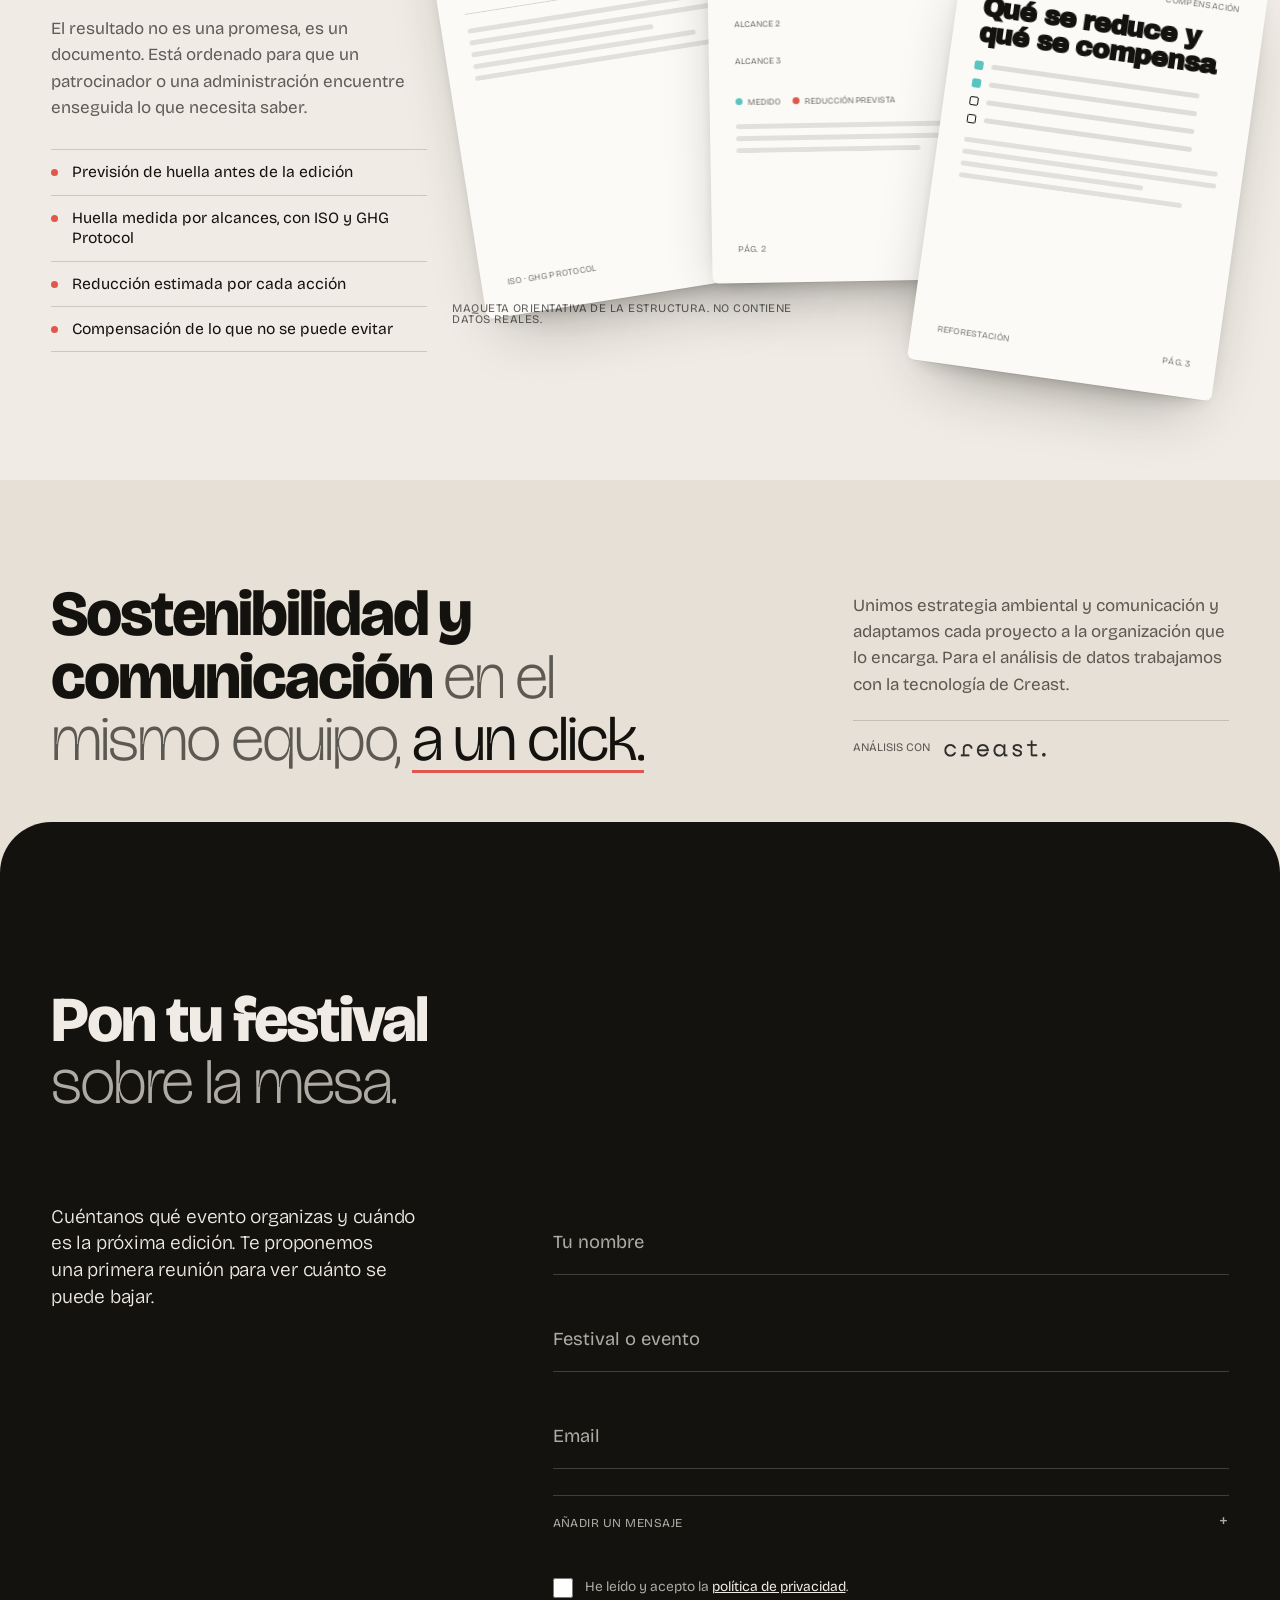
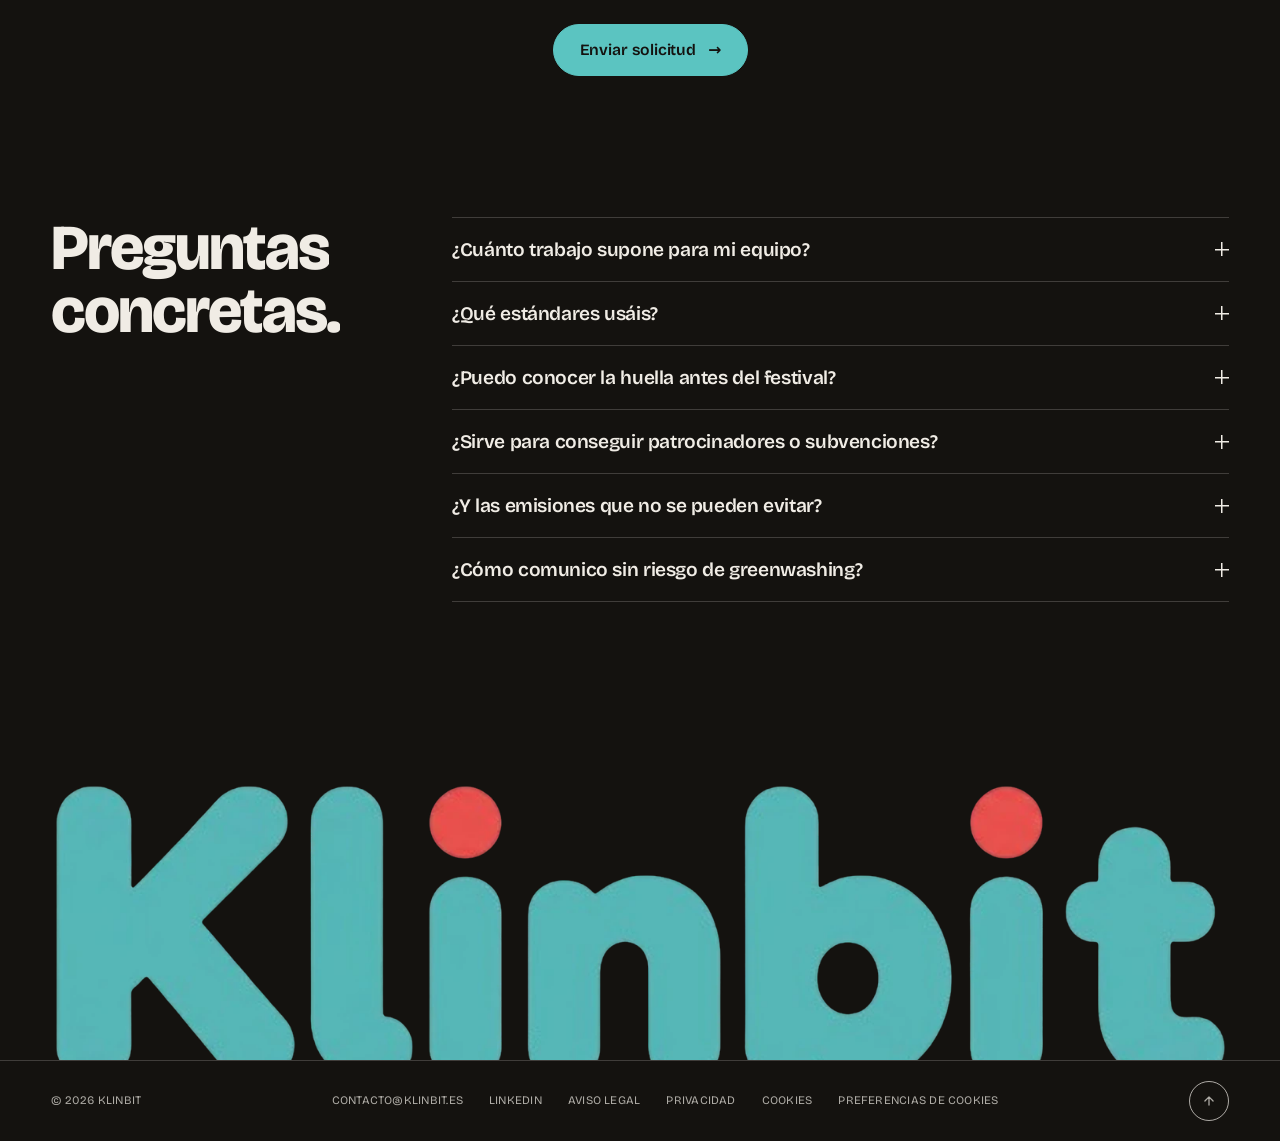
==== commit 105fe285: "Formulario más claro y ajustes de espacio - El botón del formulario pasa a "Enviar solicitud" para d" ====
--- a/index.html
+++ b/index.html
@@ -290,9 +290,6 @@
         <div class="close__grid">
           <div class="close__intro rv">
             <p class="lead">Cuéntanos qué evento organizas y cuándo es la próxima edición. Te proponemos una primera reunión para ver cuánto se puede bajar.</p>
-            <div class="direct">
-              <a href="mailto:contacto@klinbit.es" data-cta="email">contacto@klinbit.es</a>
-            </div>
           </div>
 
           <form class="form rv" id="form-reunion" novalidate data-form style="--d:120ms">
@@ -311,7 +308,7 @@
             <div class="legal"><input id="f-priv" name="privacidad" type="checkbox" required><label for="f-priv">He leído y acepto la <a href="privacidad.html">política de privacidad</a>.</label></div>
 
             <div class="form__send">
-              <button class="btn btn--teal" type="submit" data-cta="formulario" data-magnet>Pedir reunión <span class="btn__arrow" aria-hidden="true">→</span></button>
+              <button class="btn btn--teal" type="submit" data-cta="formulario" data-magnet>Enviar solicitud <span class="btn__arrow" aria-hidden="true">→</span></button>
               <p class="form__status" role="status" aria-live="polite" data-form-status></p>
             </div>
           </form>
--- a/css/styles.css
+++ b/css/styles.css
@@ -325,11 +325,11 @@
 @media (max-width: 960px) { .docs__cap { bottom: -36px; } .deliver { padding-bottom: 120px; } }
 
 /* ---------- 08b. Quiénes somos ---------- */
-.about { position: relative; background: var(--paper-2); padding: clamp(80px, 11vw, 170px) 0; overflow: clip; }
+.about { position: relative; background: var(--paper-2); padding: clamp(64px, 8vw, 120px) 0; overflow: clip; }
 .about__grid { display: grid; grid-template-columns: repeat(12, minmax(0, 1fr)); column-gap: clamp(12px, 2vw, 28px); row-gap: 40px; align-items: start; }
-.about__stmt { grid-column: 1 / span 9; }
+.about__stmt { grid-column: 1 / span 8; }
 .about .about__stmt .soft { color: var(--muted); }
-.about__side { grid-column: 9 / span 4; display: grid; gap: 28px; padding-top: clamp(0px, 5vw, 80px); }
+.about__side { grid-column: 9 / span 4; display: grid; gap: 22px; padding-top: 10px; }
 .about__side .creast { display: flex; align-items: center; gap: 14px; padding-top: 18px; border-top: 1px solid var(--line); font-family: var(--f-label); font-weight: 400; font-size: .72rem; text-transform: uppercase; color: var(--muted); }
 .about__side .creast img { height: 17px; width: auto; filter: brightness(0); opacity: .8; }
 .clicklink { color: var(--ink); font-weight: 300; text-decoration: none; -webkit-box-decoration-break: clone; box-decoration-break: clone;
@@ -364,10 +364,6 @@
 .close__title .soft, .about__stmt .soft { font-weight: 200; color: var(--muted-inv); }
 .close__grid { display: grid; grid-template-columns: repeat(12, minmax(0, 1fr)); column-gap: clamp(12px, 2vw, 28px); row-gap: 48px; margin-top: clamp(48px, 7vw, 100px); align-items: start; }
 .close__intro { grid-column: 1 / span 4; display: grid; gap: 28px; }
-.direct { display: grid; gap: 10px; font-family: var(--f-label); font-weight: 400; font-size: .86rem; }
-.direct a { text-decoration: none; display: inline-flex; width: fit-content; position: relative; }
-.direct a::after { content: ""; position: absolute; left: 0; right: 0; bottom: -2px; height: 1px; background: var(--teal); transform: scaleX(0); transform-origin: left; transition: transform .45s var(--ease-out); }
-.direct a:hover::after { transform: scaleX(1); }
 .form { grid-column: 6 / span 7; display: grid; gap: 26px; }
 .field { position: relative; display: grid; }
 .field input, .field textarea { width: 100%; background: transparent; border: 0; border-bottom: 1.5px solid var(--line-inv); border-radius: 0; padding: 26px 0 12px; font-size: 1.3rem; font-weight: 400; letter-spacing: -.01em; color: var(--paper); transition: border-color .3s; }
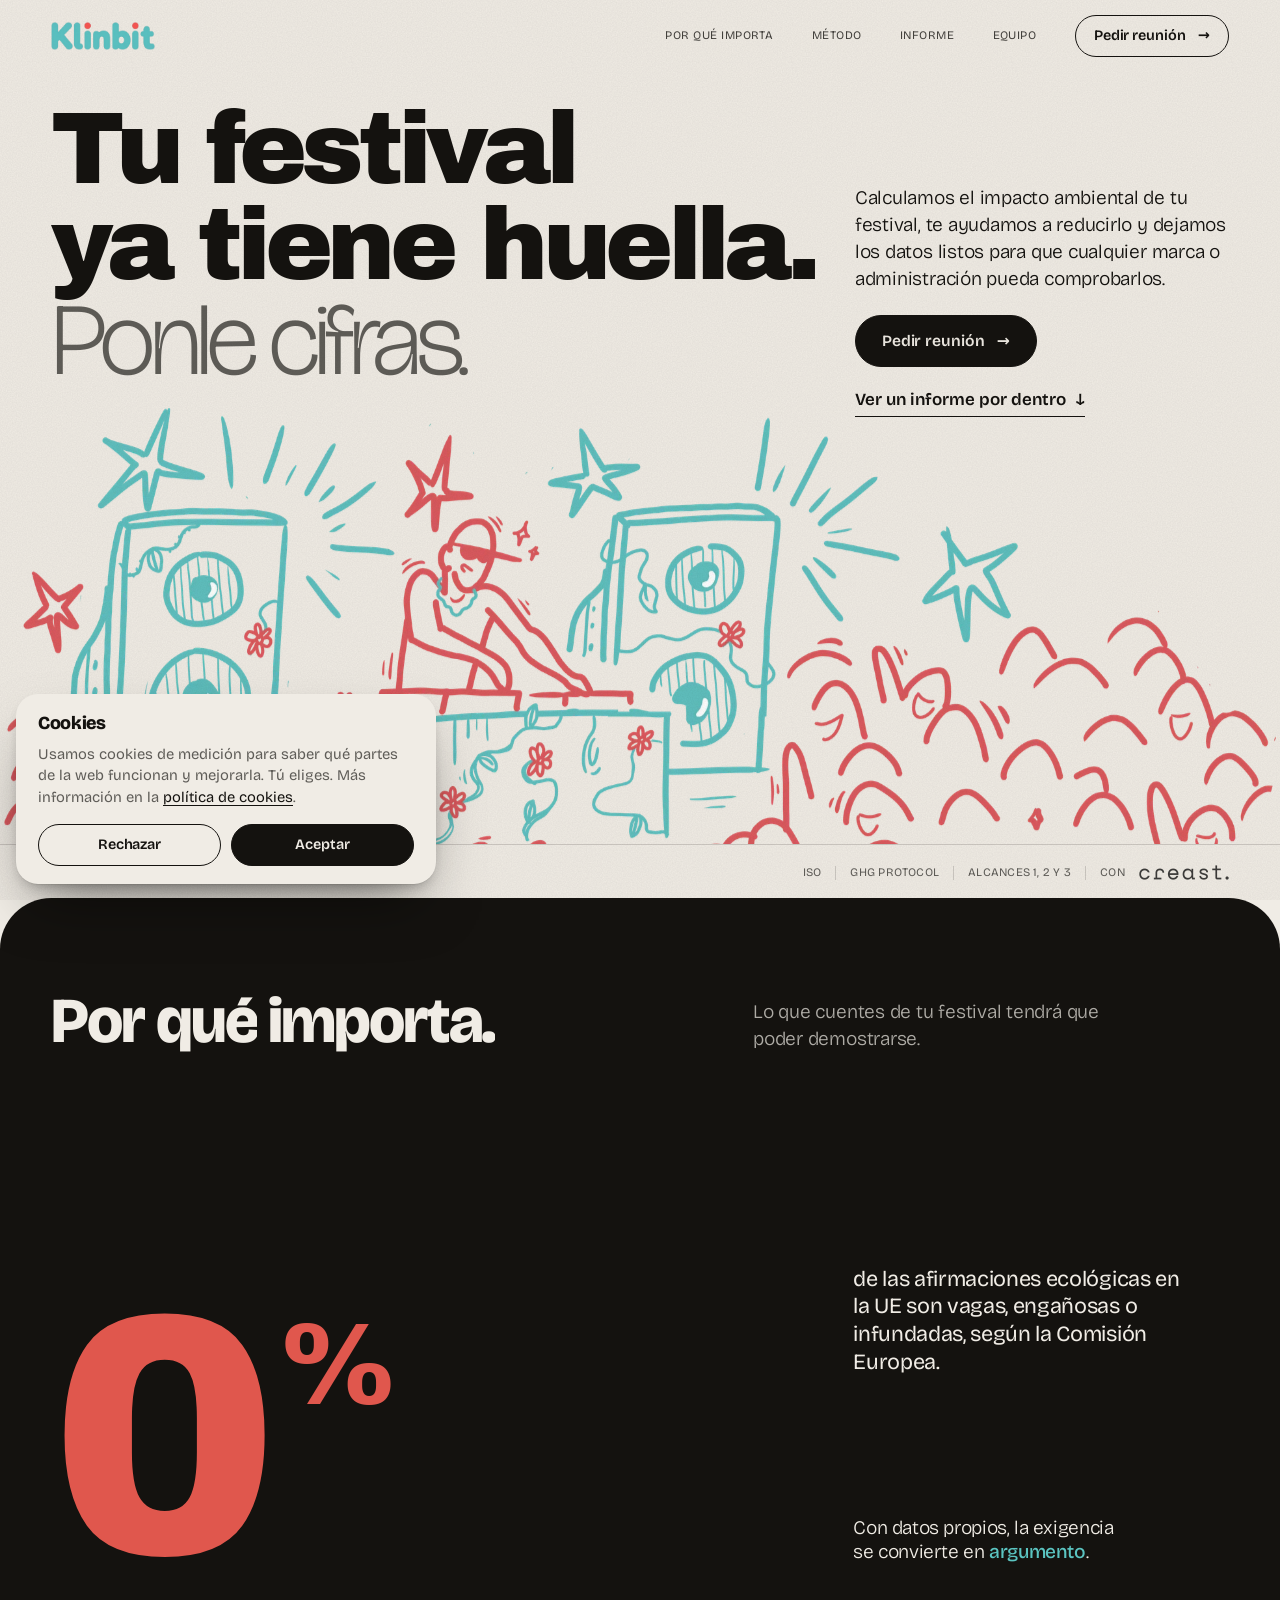
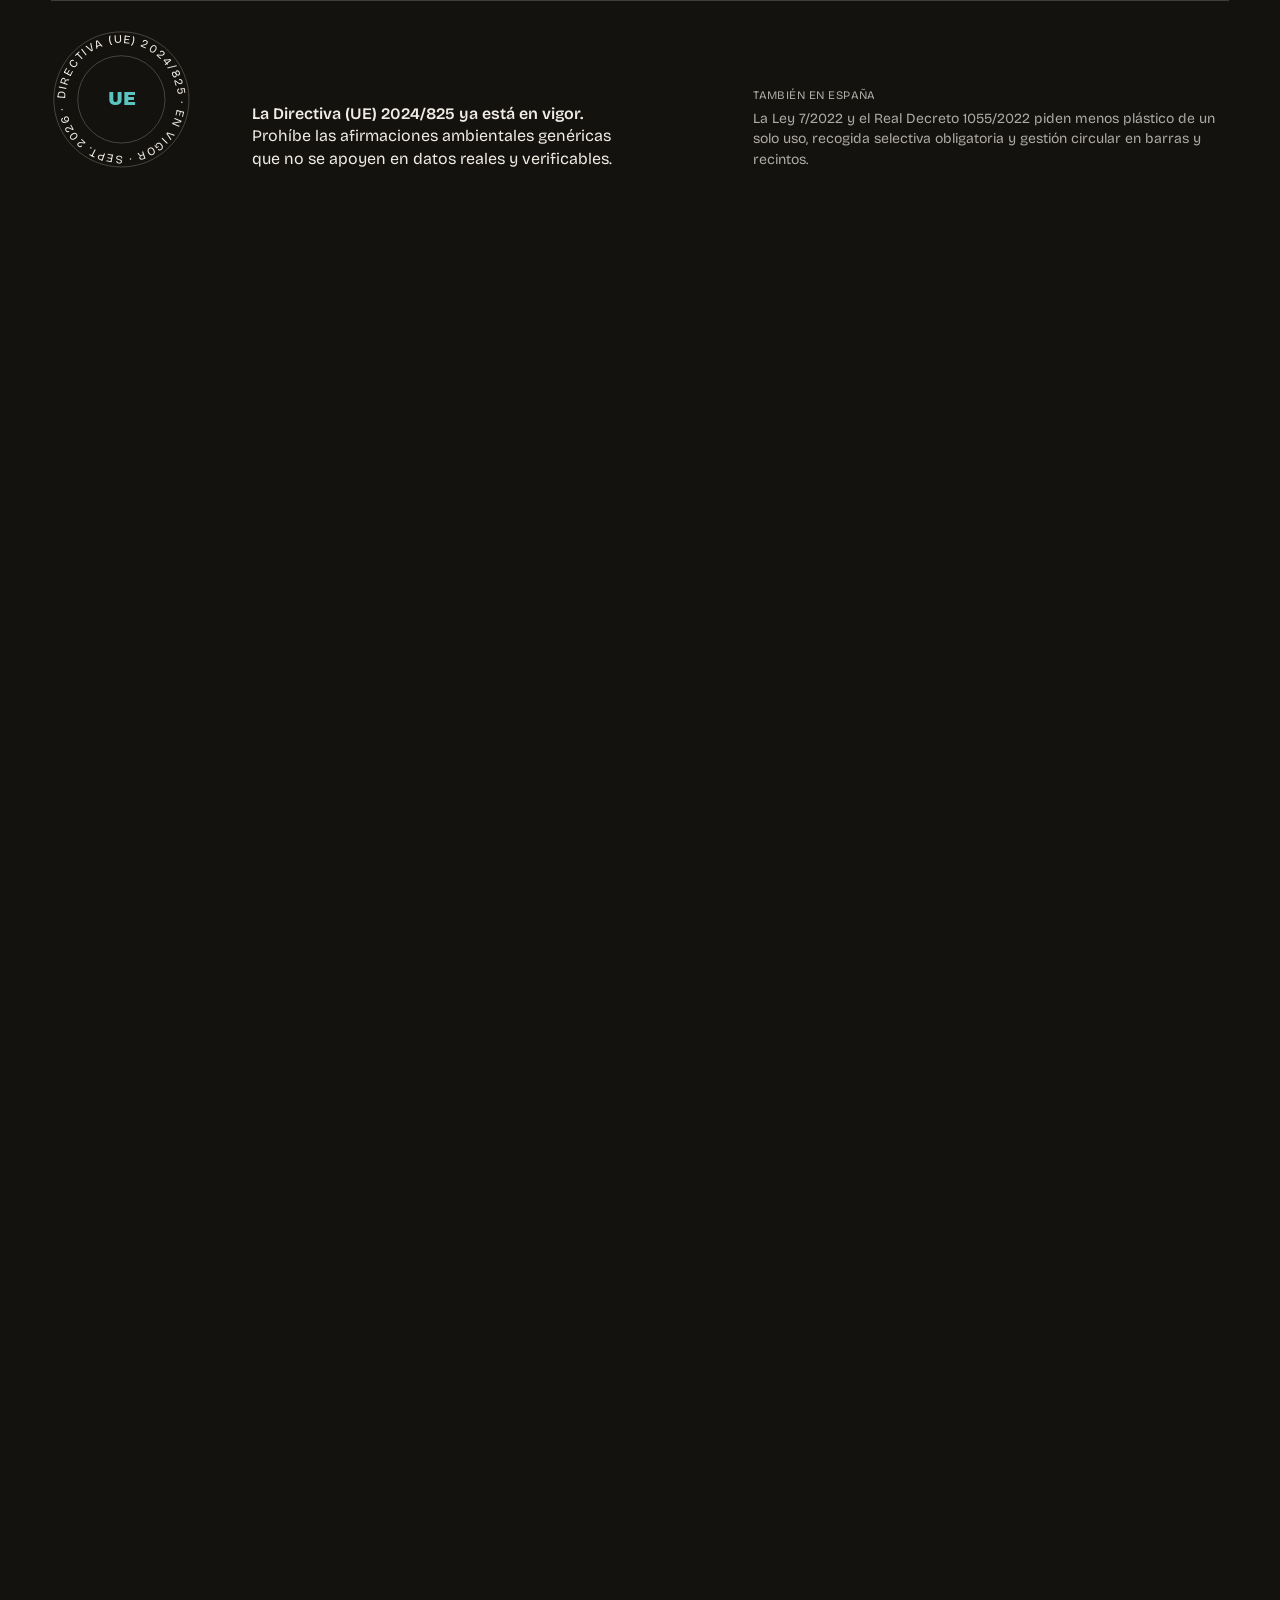
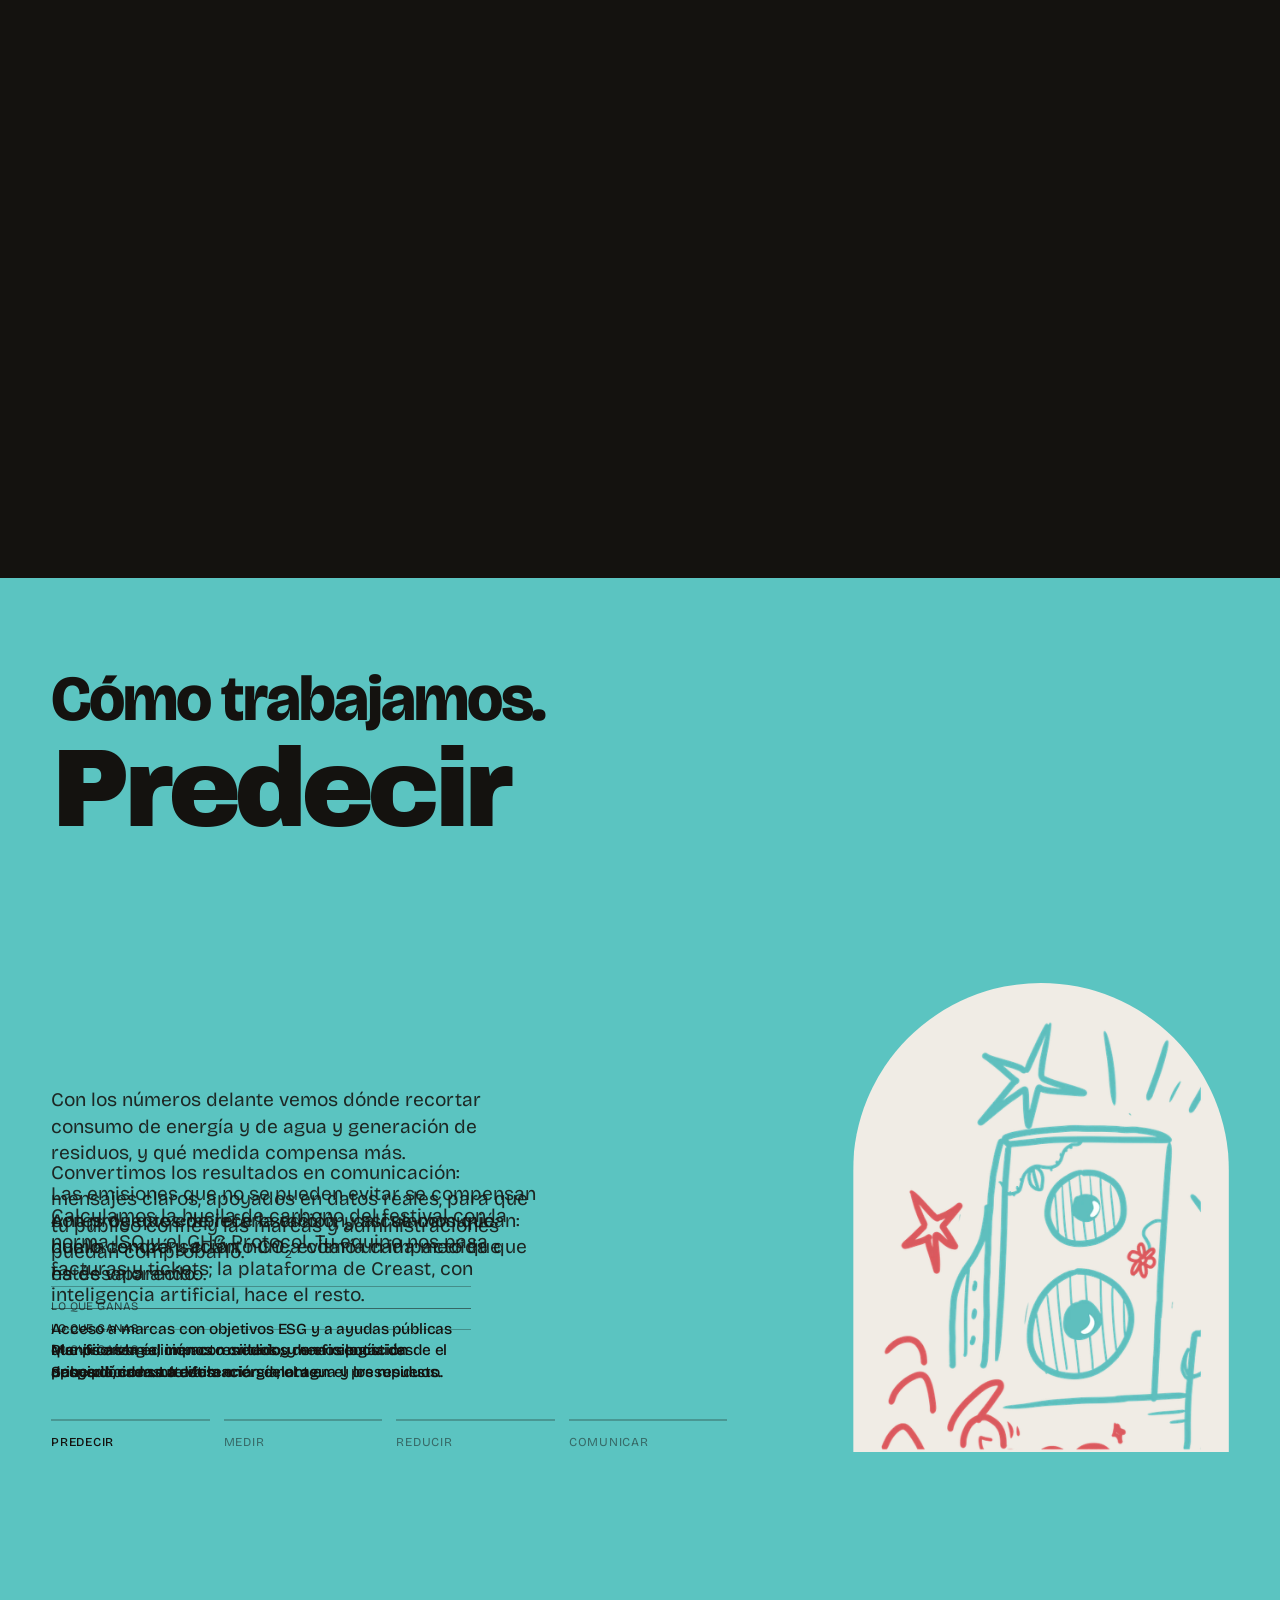
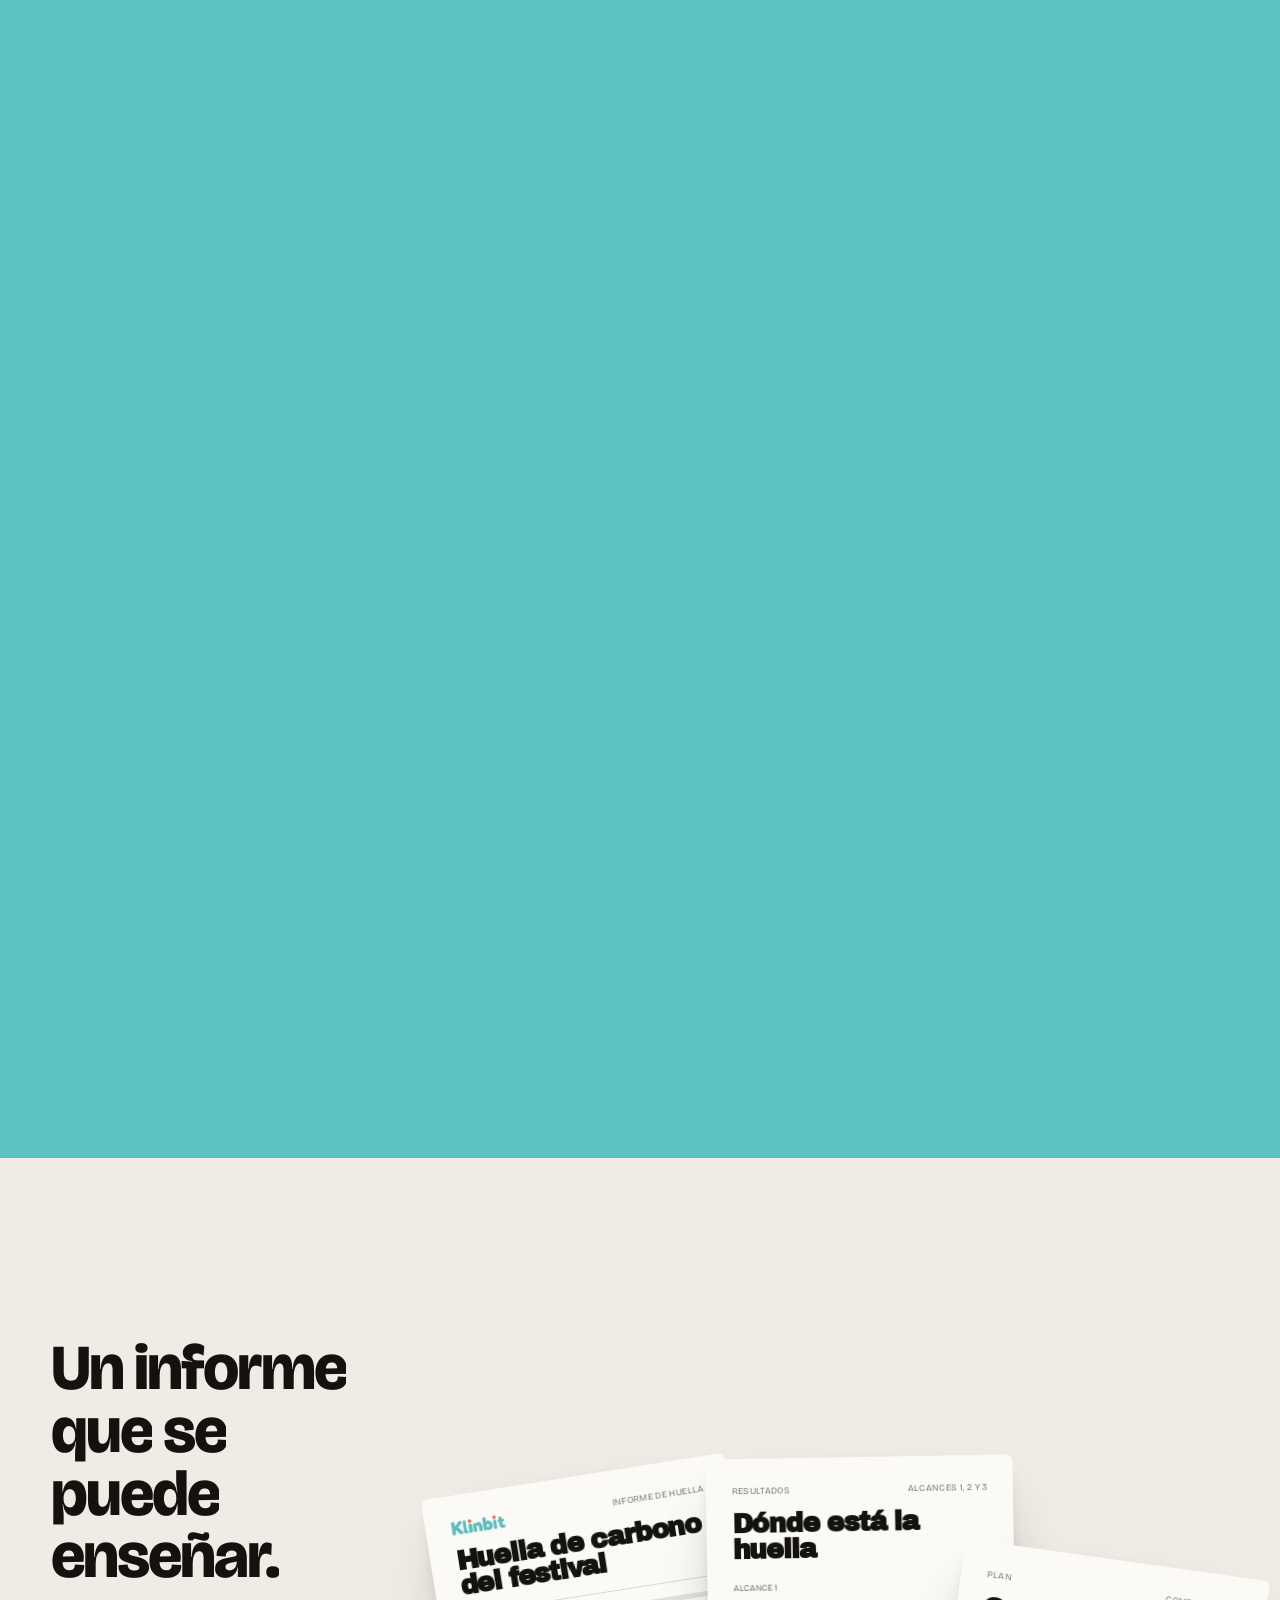
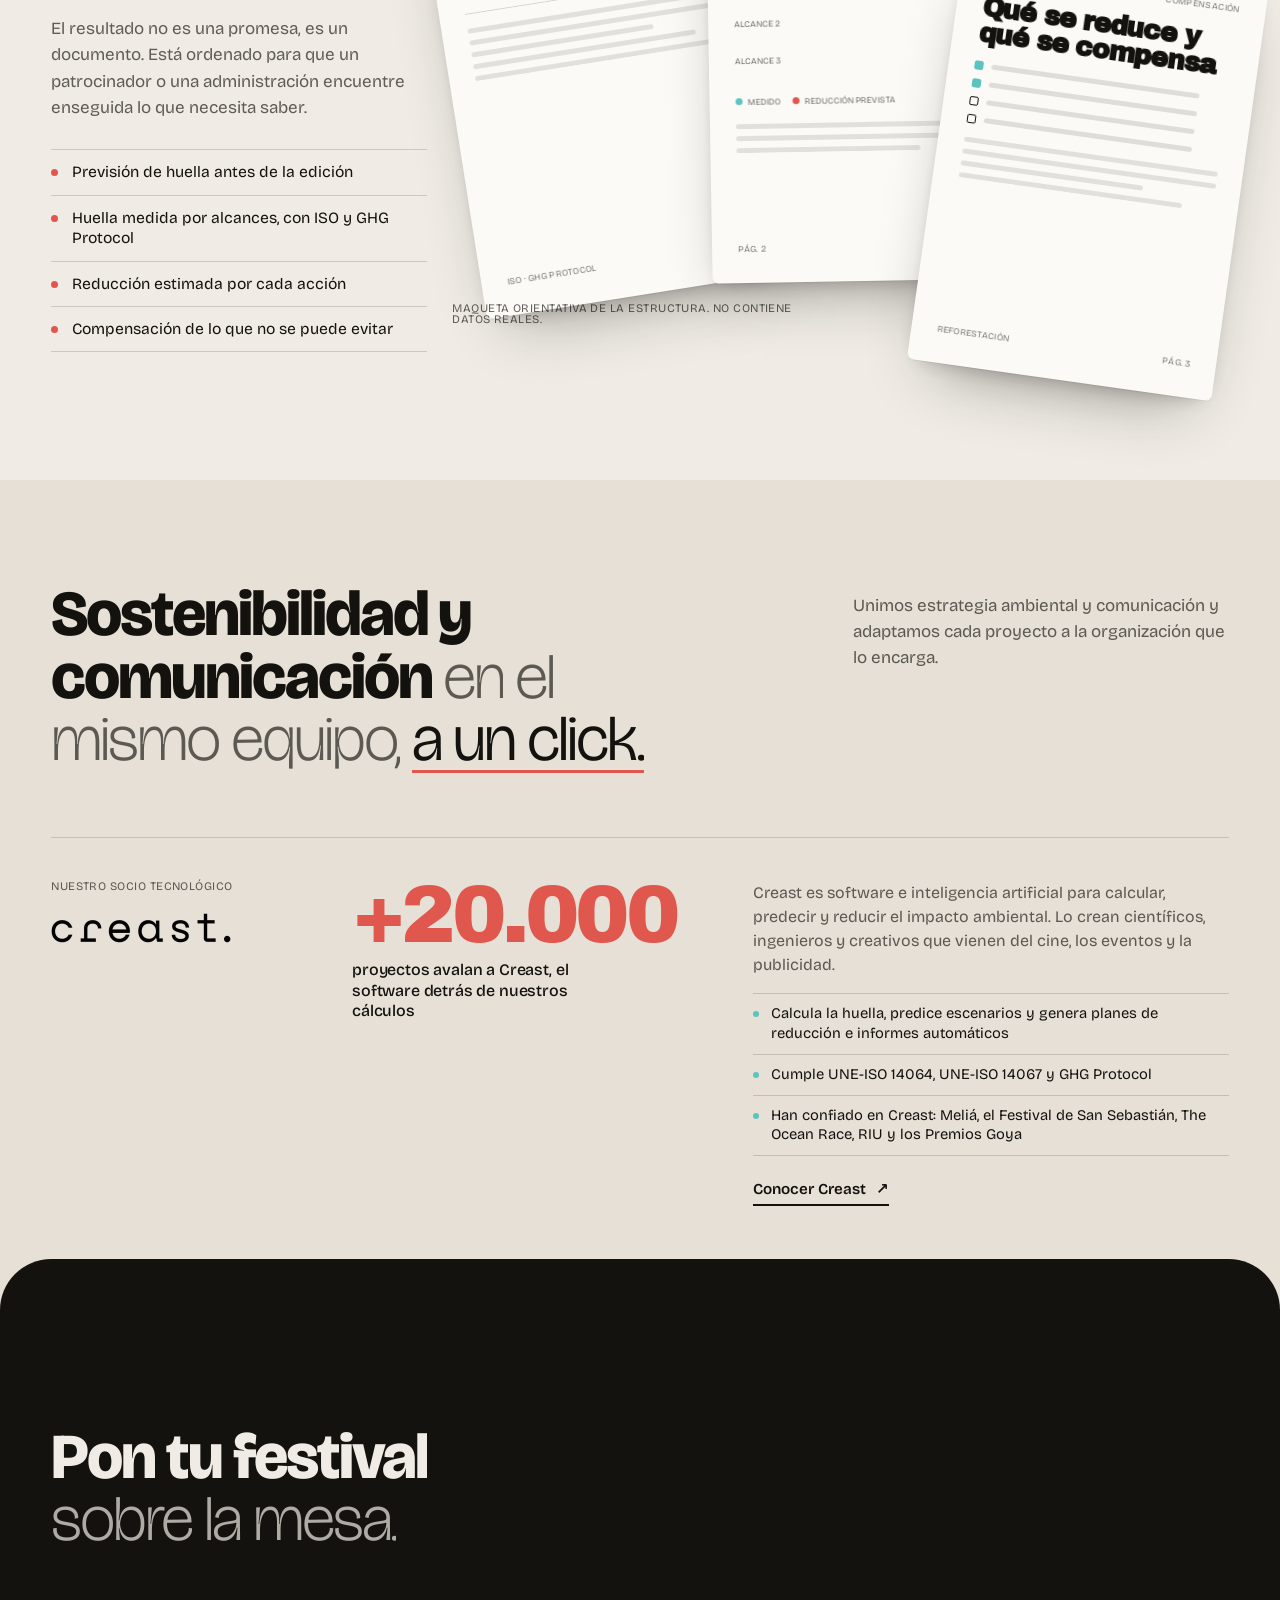
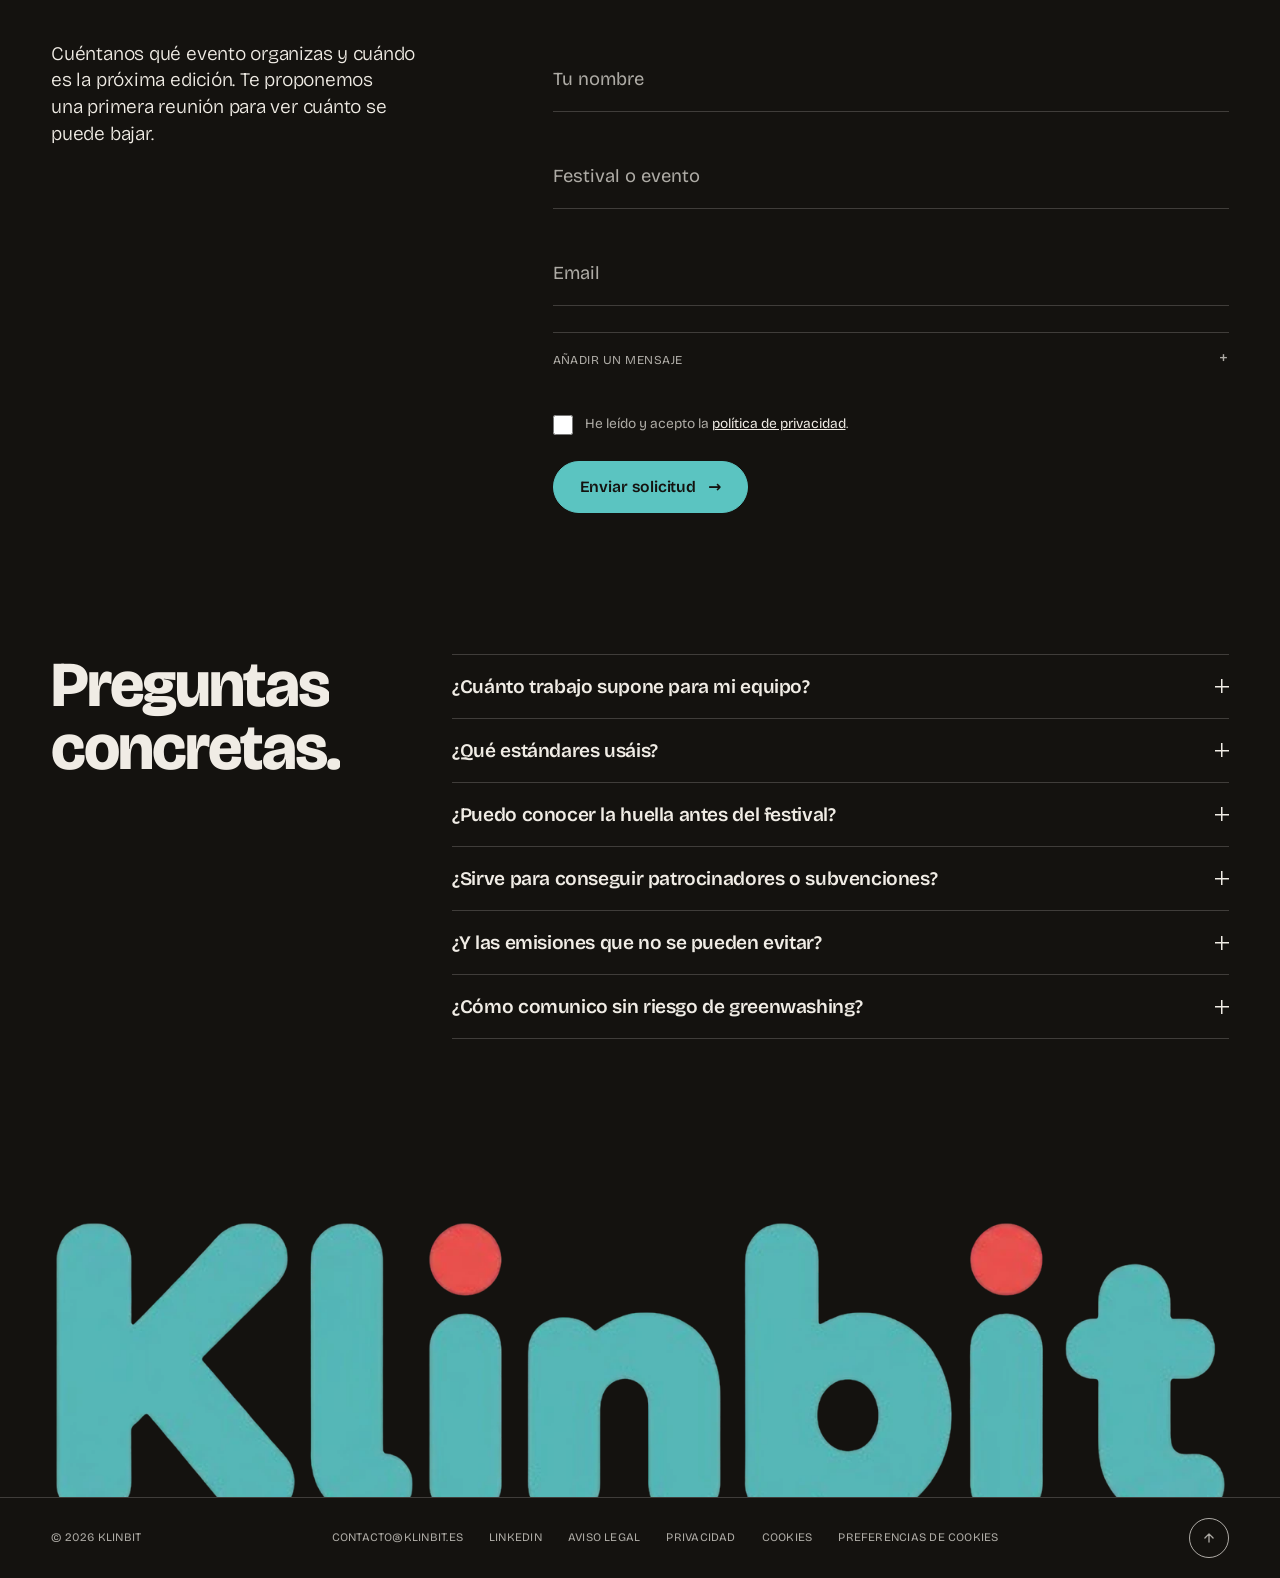
==== commit c931e52f: "Quiénes somos: información de Creast y enlace a su web - Banda "Nuestro socio tecnológico" con logo," ====
--- a/index.html
+++ b/index.html
@@ -97,7 +97,7 @@
         <div class="hero__foot">
           <div class="wrap">
             <p class="sign"><span class="eq" aria-hidden="true"><i></i><i></i><i></i><i></i><i></i><i></i><i></i><i></i></span><b lang="eu">Soinu gehio, kalte gutxio</b><span>Más sonido, menos daño</span></p>
-            <p class="creds" data-creds><span>ISO</span><i class="sep"></i><span>GHG Protocol</span><i class="sep hide-s"></i><span class="hide-s">Alcances 1, 2 y 3</span><i class="sep"></i><span>Con</span><img src="images/creast-blanco.webp" alt="Creast" width="360" height="60"></p>
+            <p class="creds" data-creds><span>ISO</span><i class="sep"></i><span>GHG Protocol</span><i class="sep hide-s"></i><span class="hide-s">Alcances 1, 2 y 3</span><i class="sep"></i><span>Con</span><a class="creds__logo" href="https://creast.network/landing/" target="_blank" rel="noopener" data-cta="creast-hero" aria-label="Creast, abrir su web (se abre en una pestaña nueva)"><img src="images/creast-blanco.webp" alt="Creast" width="360" height="60"></a></p>
           </div>
         </div>
       </section>
@@ -267,9 +267,26 @@
         <div class="about__grid">
           <h2 class="h2 about__stmt split" id="about-t">Sostenibilidad y comunicación <span class="soft">en el mismo equipo, <a class="clicklink" href="#contacto" data-cta="equipo">a un click.</a></span></h2>
           <div class="about__side rv">
-            <p class="body">Unimos estrategia ambiental y comunicación y adaptamos cada proyecto a la organización que lo encarga. Para el análisis de datos trabajamos con la tecnología de Creast.</p>
-            <div class="creast"><span>Análisis con</span><img src="images/creast-blanco.webp" alt="Creast" width="360" height="60"></div>
-          </div>
+            <p class="body">Unimos estrategia ambiental y comunicación y adaptamos cada proyecto a la organización que lo encarga.</p>
+          </div>
+
+          <!-- Socio tecnológico. Datos de la propia web de Creast (creast.network); el logo lleva a ella. -->
+          <aside class="partner rv" aria-labelledby="partner-t">
+            <div class="partner__id">
+              <p class="label" id="partner-t">Nuestro socio tecnológico</p>
+              <a class="partner__logo" href="https://creast.network/landing/" target="_blank" rel="noopener" data-cta="creast-logo" aria-label="Creast, abrir su web (se abre en una pestaña nueva)"><img src="images/creast-blanco.webp" alt="Creast" width="360" height="60" loading="lazy"></a>
+            </div>
+            <p class="partner__fig"><strong>+20.000</strong><span>proyectos avalan a Creast, el software detrás de nuestros cálculos</span></p>
+            <div class="partner__txt">
+              <p>Creast es software e inteligencia artificial para calcular, predecir y reducir el impacto ambiental. Lo crean científicos, ingenieros y creativos que vienen del cine, los eventos y la publicidad.</p>
+              <ul class="partner__facts">
+                <li>Calcula la huella, predice escenarios y genera planes de reducción e informes automáticos</li>
+                <li>Cumple UNE-ISO 14064, UNE-ISO 14067 y GHG Protocol</li>
+                <li>Han confiado en Creast: Meliá, el Festival de San Sebastián, The Ocean Race, RIU y los Premios Goya</li>
+              </ul>
+              <a class="link" href="https://creast.network/landing/" target="_blank" rel="noopener" data-cta="creast-enlace">Conocer Creast <span class="link__ico" aria-hidden="true">↗</span><span class="sr-only"> (se abre en una pestaña nueva)</span></a>
+            </div>
+          </aside>
         </div>
         <div data-proof-team></div>
       </div>
--- a/css/styles.css
+++ b/css/styles.css
@@ -217,6 +217,8 @@
 .eq i:nth-child(2n) { animation-duration: 1.4s; } .eq i:nth-child(3n) { animation-duration: .9s; animation-delay: -.3s; } .eq i:nth-child(4n) { animation-delay: -.6s; }
 .creds { display: flex; align-items: center; gap: 14px; font-family: var(--f-label); font-weight: 400; font-size: .72rem; text-transform: uppercase; letter-spacing: .02em; color: var(--muted); }
 .creds img { height: 15px; width: auto; filter: brightness(0); opacity: .75; }
+.creds__logo { display: inline-flex; transition: opacity .3s; }
+.creds__logo:hover img { opacity: 1; }
 .creds .sep { width: 1px; height: 14px; background: var(--line); }
 
 /* ---------- 07. Acto II · Problema ---------- */
@@ -330,8 +332,20 @@
 .about__stmt { grid-column: 1 / span 8; }
 .about .about__stmt .soft { color: var(--muted); }
 .about__side { grid-column: 9 / span 4; display: grid; gap: 22px; padding-top: 10px; }
-.about__side .creast { display: flex; align-items: center; gap: 14px; padding-top: 18px; border-top: 1px solid var(--line); font-family: var(--f-label); font-weight: 400; font-size: .72rem; text-transform: uppercase; color: var(--muted); }
-.about__side .creast img { height: 17px; width: auto; filter: brightness(0); opacity: .8; }
+.partner { grid-column: 1 / -1; display: grid; grid-template-columns: repeat(12, minmax(0, 1fr)); column-gap: clamp(12px, 2vw, 28px); row-gap: 28px; align-items: start; margin-top: clamp(8px, 2vw, 32px); padding-top: clamp(28px, 3.4vw, 44px); border-top: 1px solid var(--line); }
+.partner__id { grid-column: 1 / span 3; display: grid; gap: 18px; align-content: start; }
+.partner__logo { display: inline-flex; width: fit-content; padding-block: 2px; transition: transform .45s var(--ease-out), opacity .3s; }
+.partner__logo img { height: 30px; width: auto; filter: brightness(0); }
+.partner__logo:hover { transform: translateY(-2px); opacity: .65; }
+.partner__fig { grid-column: 4 / span 4; display: grid; gap: 10px; }
+.partner__fig strong { font-family: var(--f-display); font-weight: 400; font-size: clamp(3.4rem, 6.4vw, 6rem); line-height: .84; letter-spacing: -.055em; color: var(--red); font-variant-numeric: tabular-nums; }
+.partner__fig span { max-width: 26ch; font-size: 1rem; line-height: 1.3; font-weight: 500; letter-spacing: -.01em; }
+.partner__txt { grid-column: 8 / span 5; display: grid; gap: 16px; }
+.partner__txt > p { color: var(--muted); font-size: 1rem; line-height: 1.5; max-width: 52ch; }
+.partner__facts { display: grid; border-top: 1px solid var(--line); }
+.partner__facts li { display: flex; gap: 12px; align-items: baseline; padding: 10px 0; border-bottom: 1px solid var(--line); font-size: .92rem; line-height: 1.35; }
+.partner__facts li::before { content: ""; width: 6px; height: 6px; border-radius: 50%; background: var(--teal); flex: none; transform: translateY(-1px); }
+.partner .link { width: fit-content; font-size: .95rem; }
 .clicklink { color: var(--ink); font-weight: 300; text-decoration: none; -webkit-box-decoration-break: clone; box-decoration-break: clone;
   background: linear-gradient(var(--red), var(--red)) 0 94% / 100% .05em no-repeat; transition: color .3s var(--ease), background-size .5s var(--ease-out); }
 .clicklink:hover { color: var(--red); background-size: 100% .12em; }
@@ -383,6 +397,7 @@
 .legal a { color: var(--paper); }
 .form__send { display: flex; flex-wrap: wrap; align-items: center; gap: 18px 28px; }
 .form__status { font-size: .95rem; min-height: 1.4em; }
+.form__status a { color: inherit; text-underline-offset: 3px; }
 .form__status.is-ok { color: var(--teal); } .form__status.is-err { color: #ff8f86; }
 .hp { position: absolute; left: -9999px; width: 1px; height: 1px; overflow: hidden; }
 
@@ -478,6 +493,7 @@
   .docs { grid-column: 1 / -1; margin: 40px 0 0; height: clamp(420px, 92vw, 560px); }
   .doc { width: clamp(180px, 46vw, 300px); } .doc--1 { left: 0; top: 10%; } .doc--2 { left: 26%; } .doc--3 { left: 52%; top: 14%; }
   .about__stmt, .about__side { grid-column: 1 / -1; }
+  .partner__id, .partner__fig, .partner__txt { grid-column: 1 / -1; }
   .close__intro, .form { grid-column: 1 / -1; }
   .faq > .h2, .faq__list { grid-column: 1 / -1; }
   .hero__foot .creds .hide-s { display: none; }
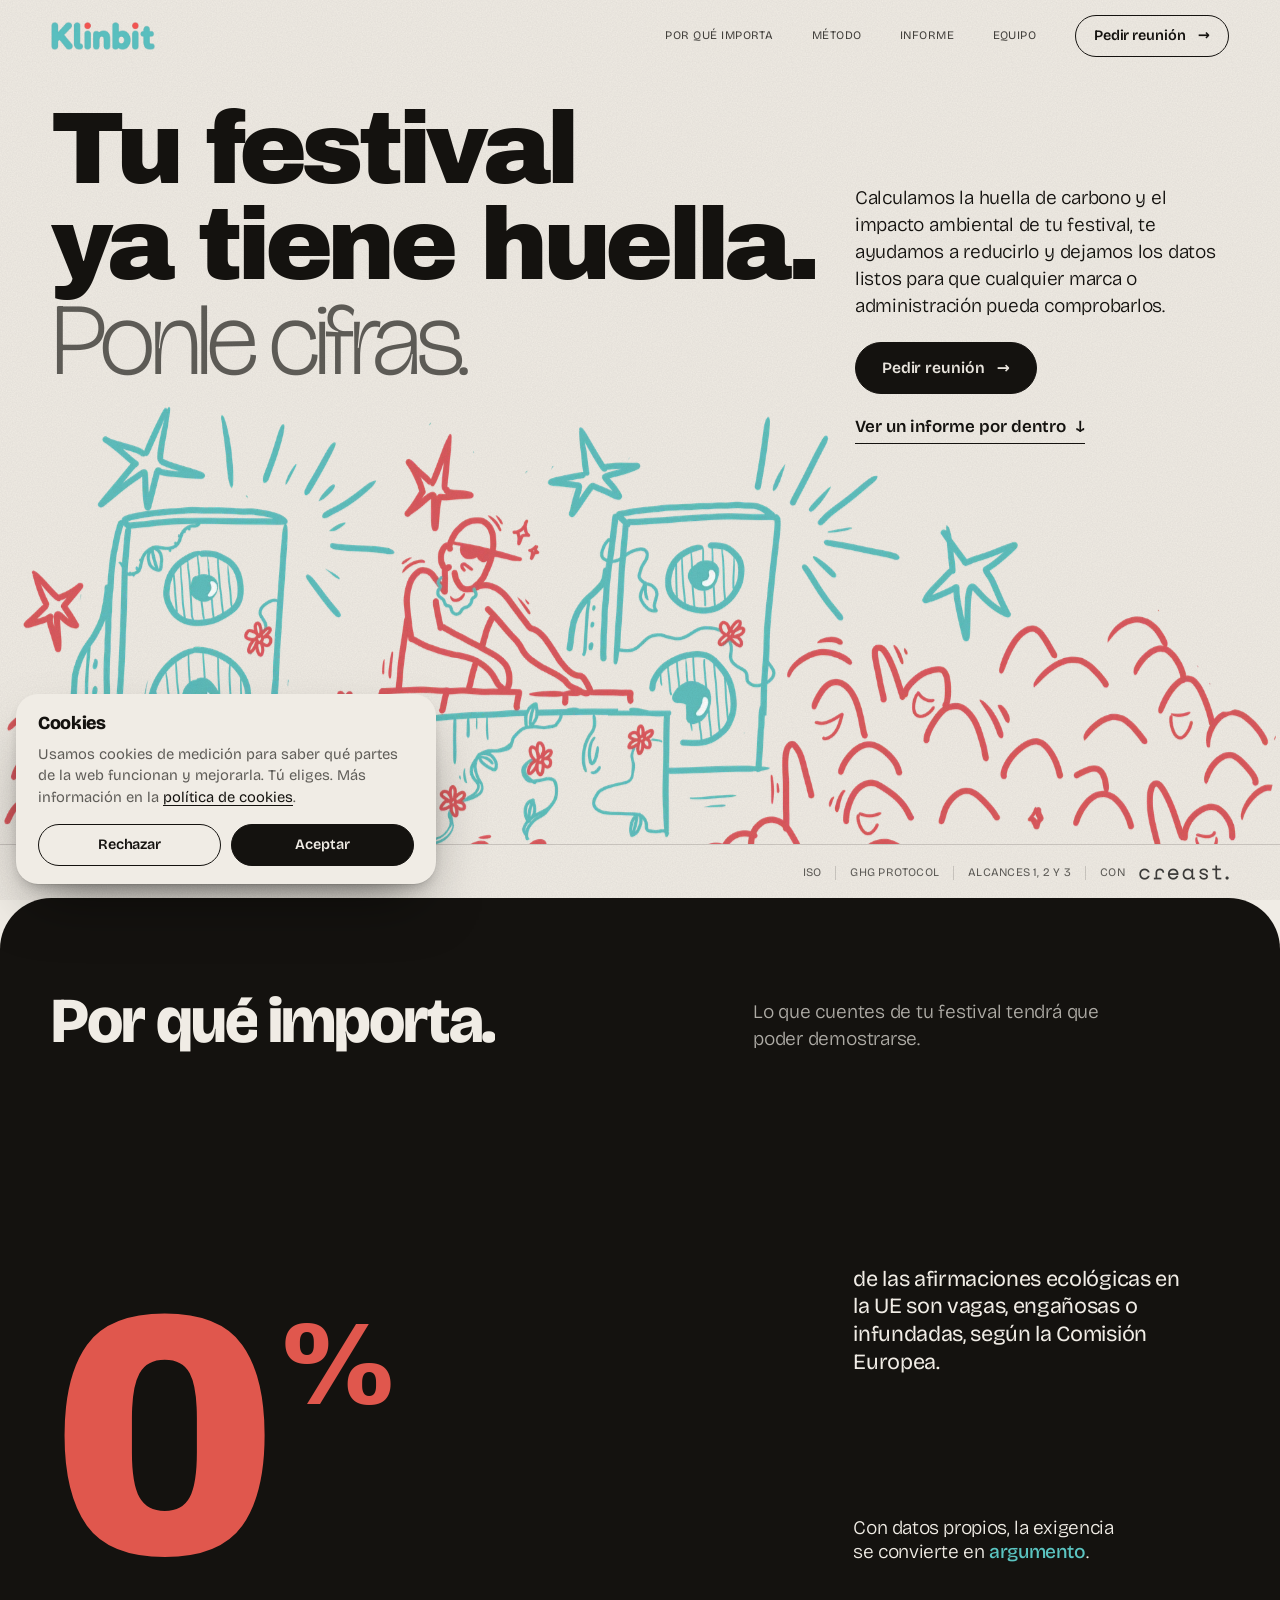
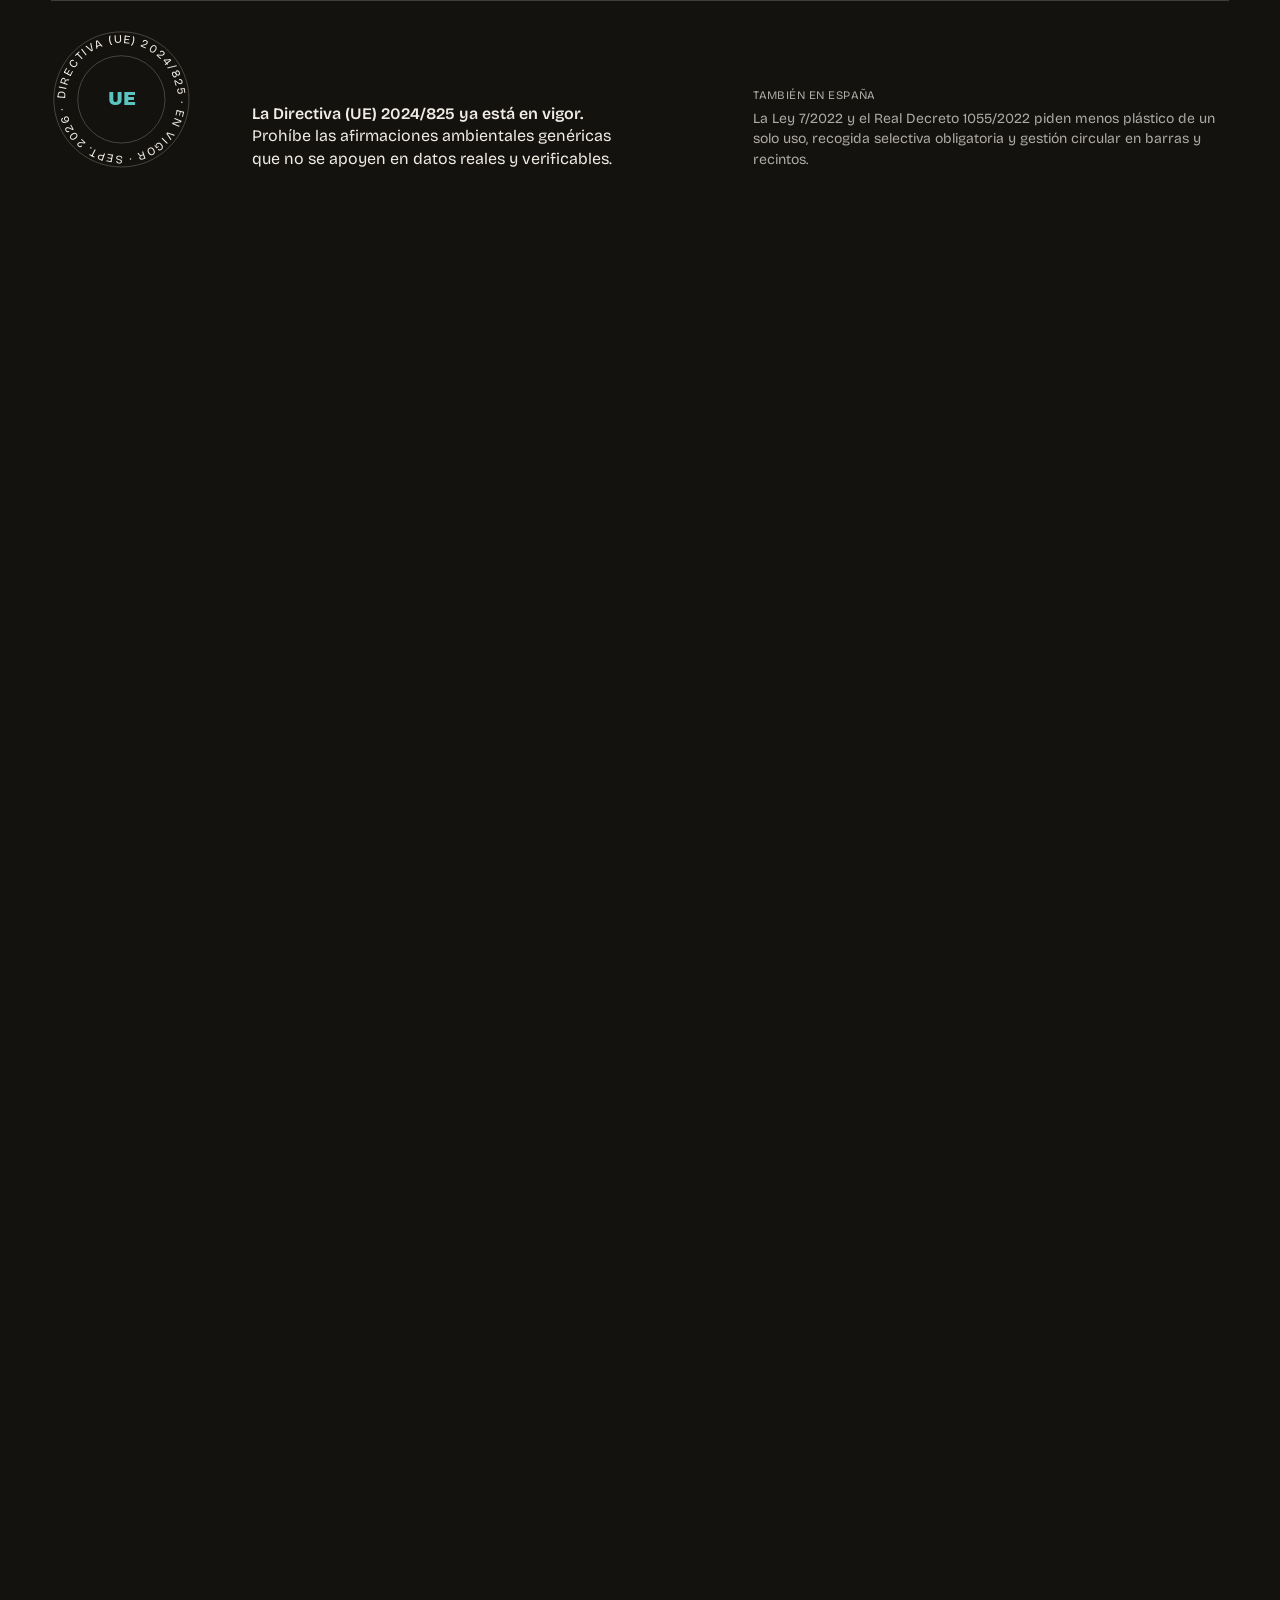
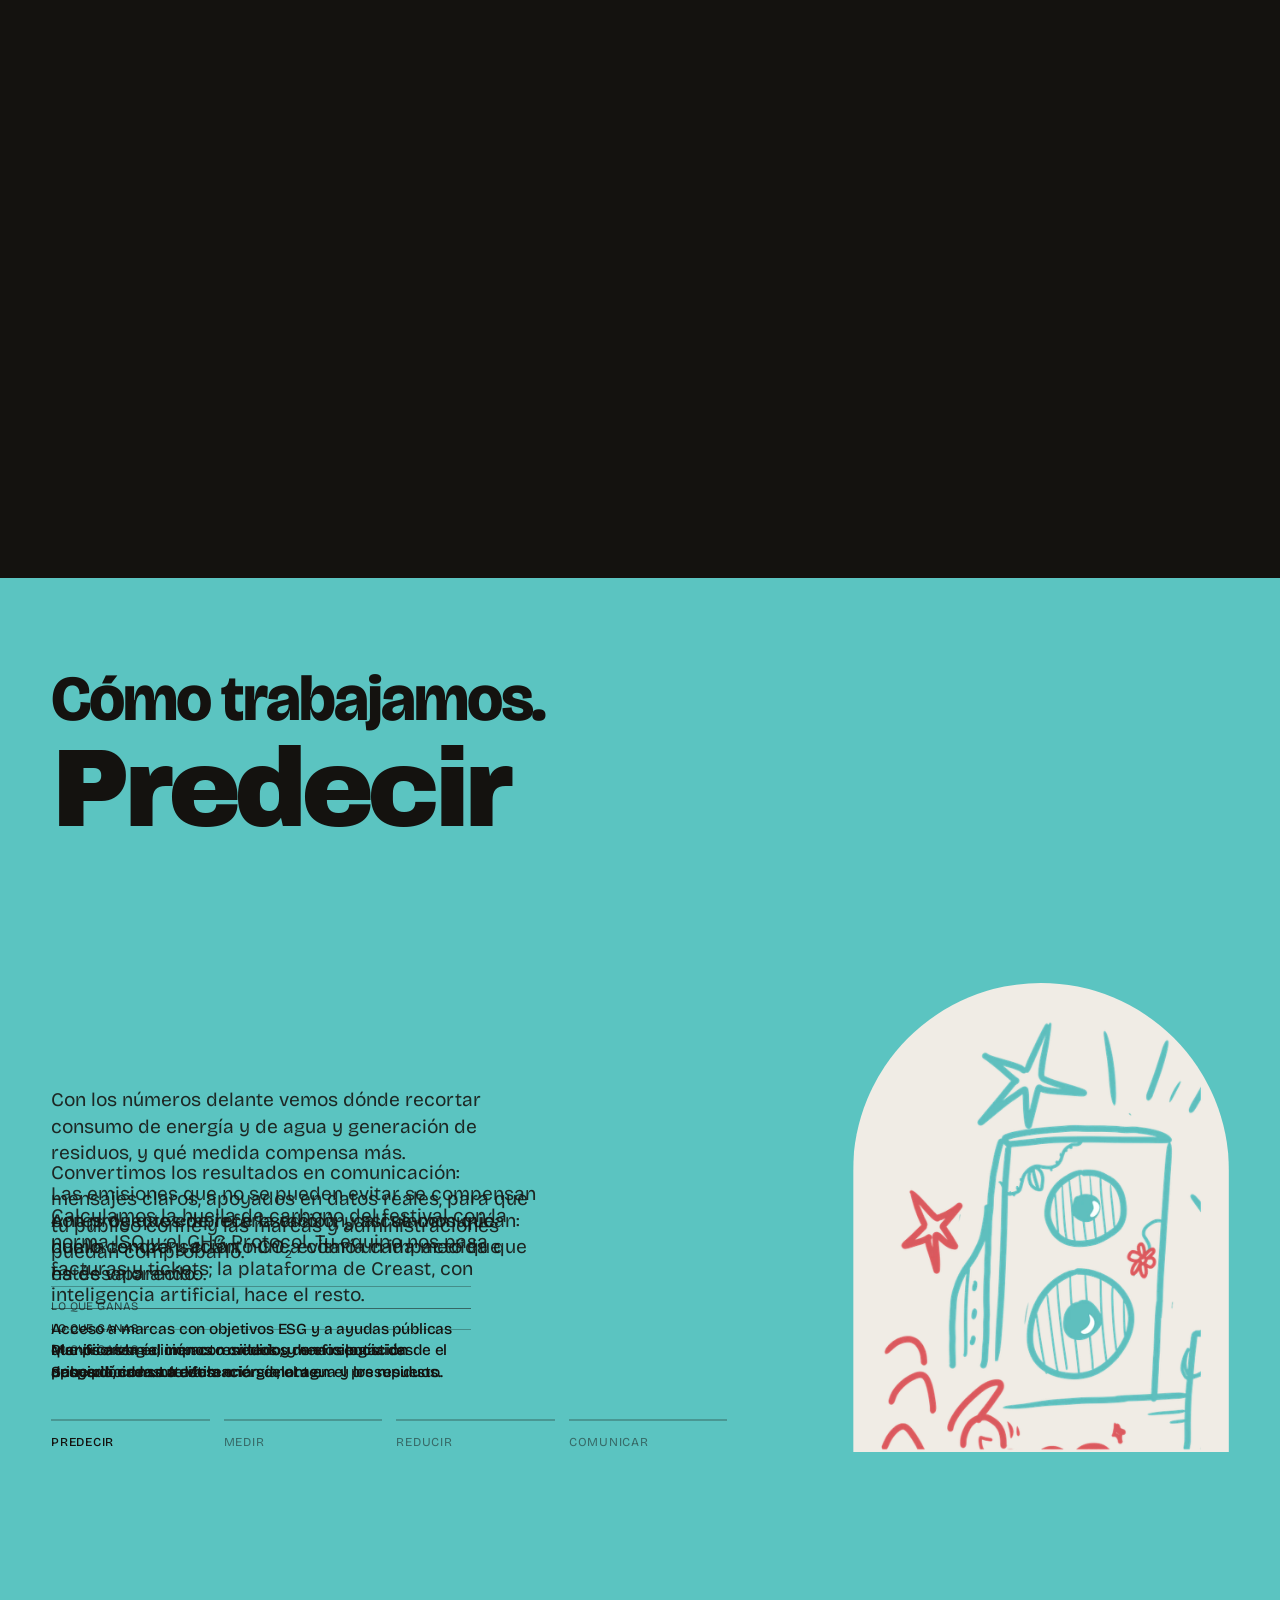
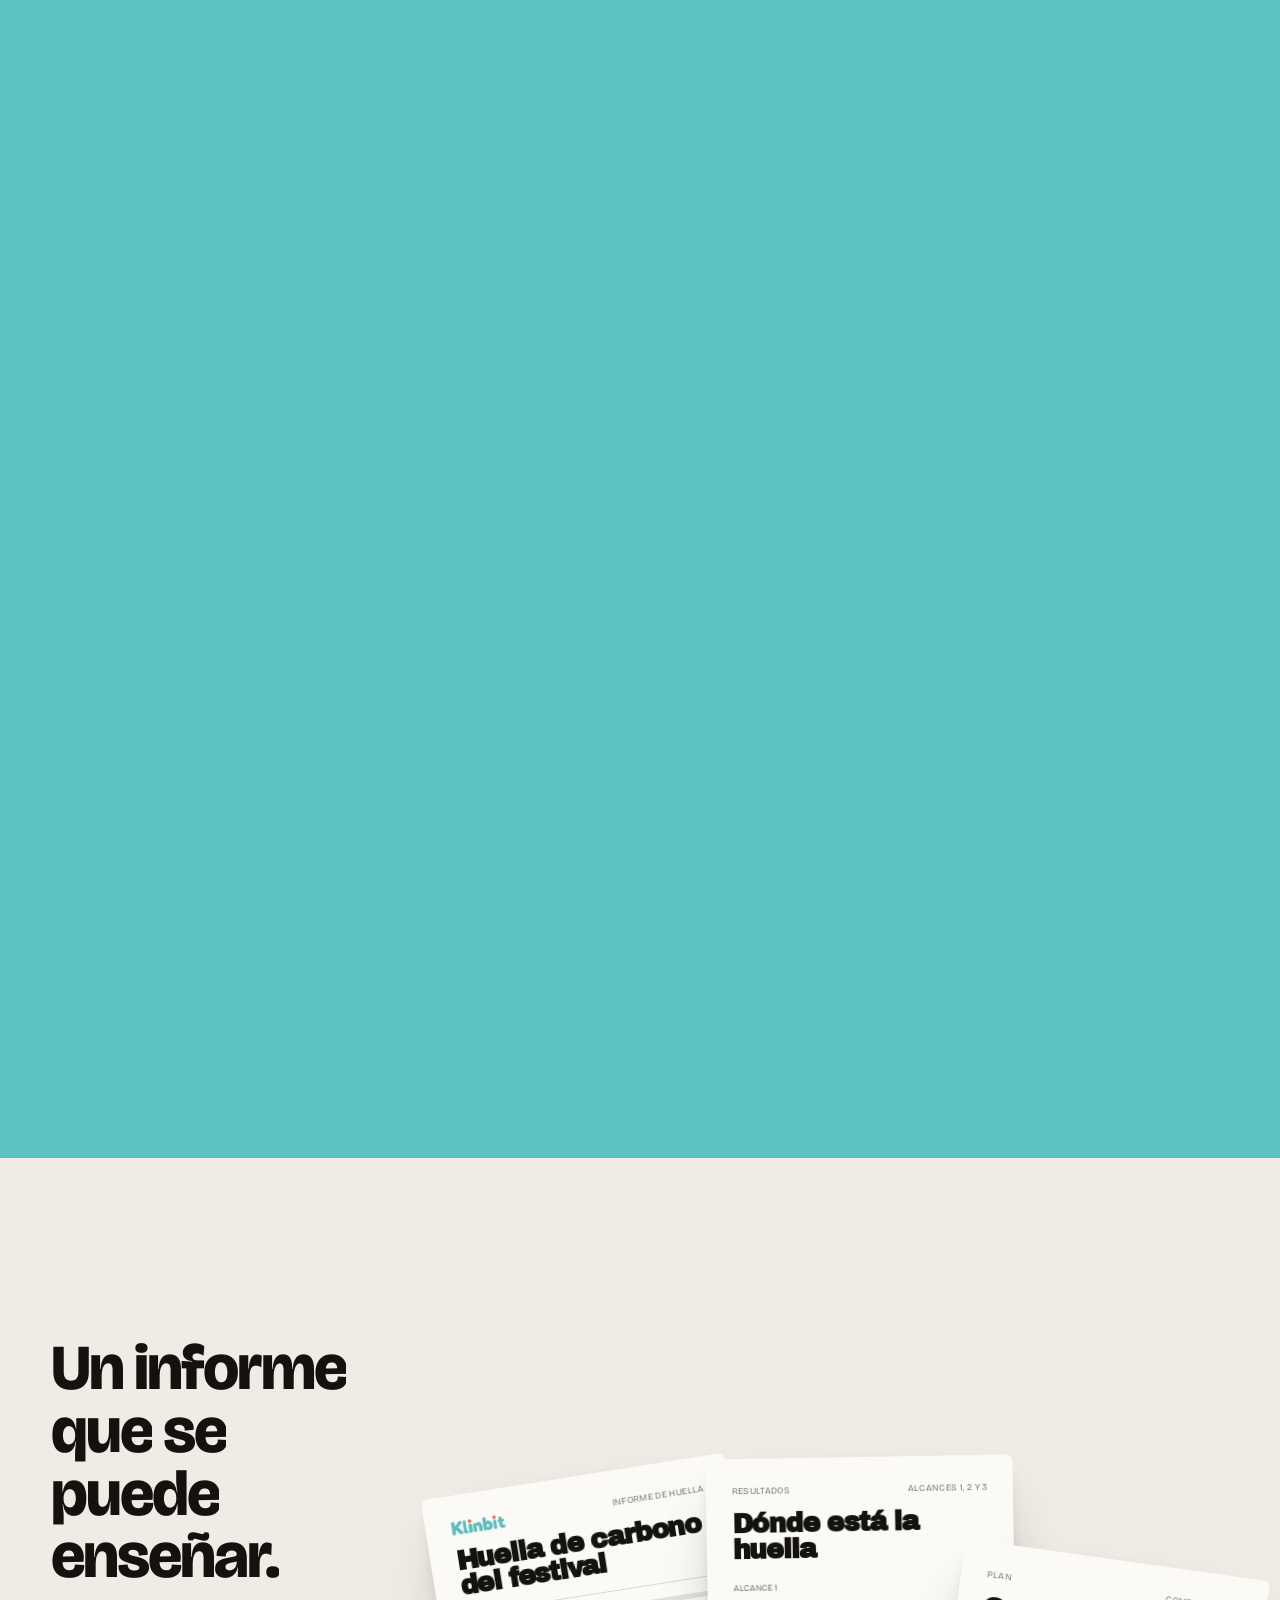
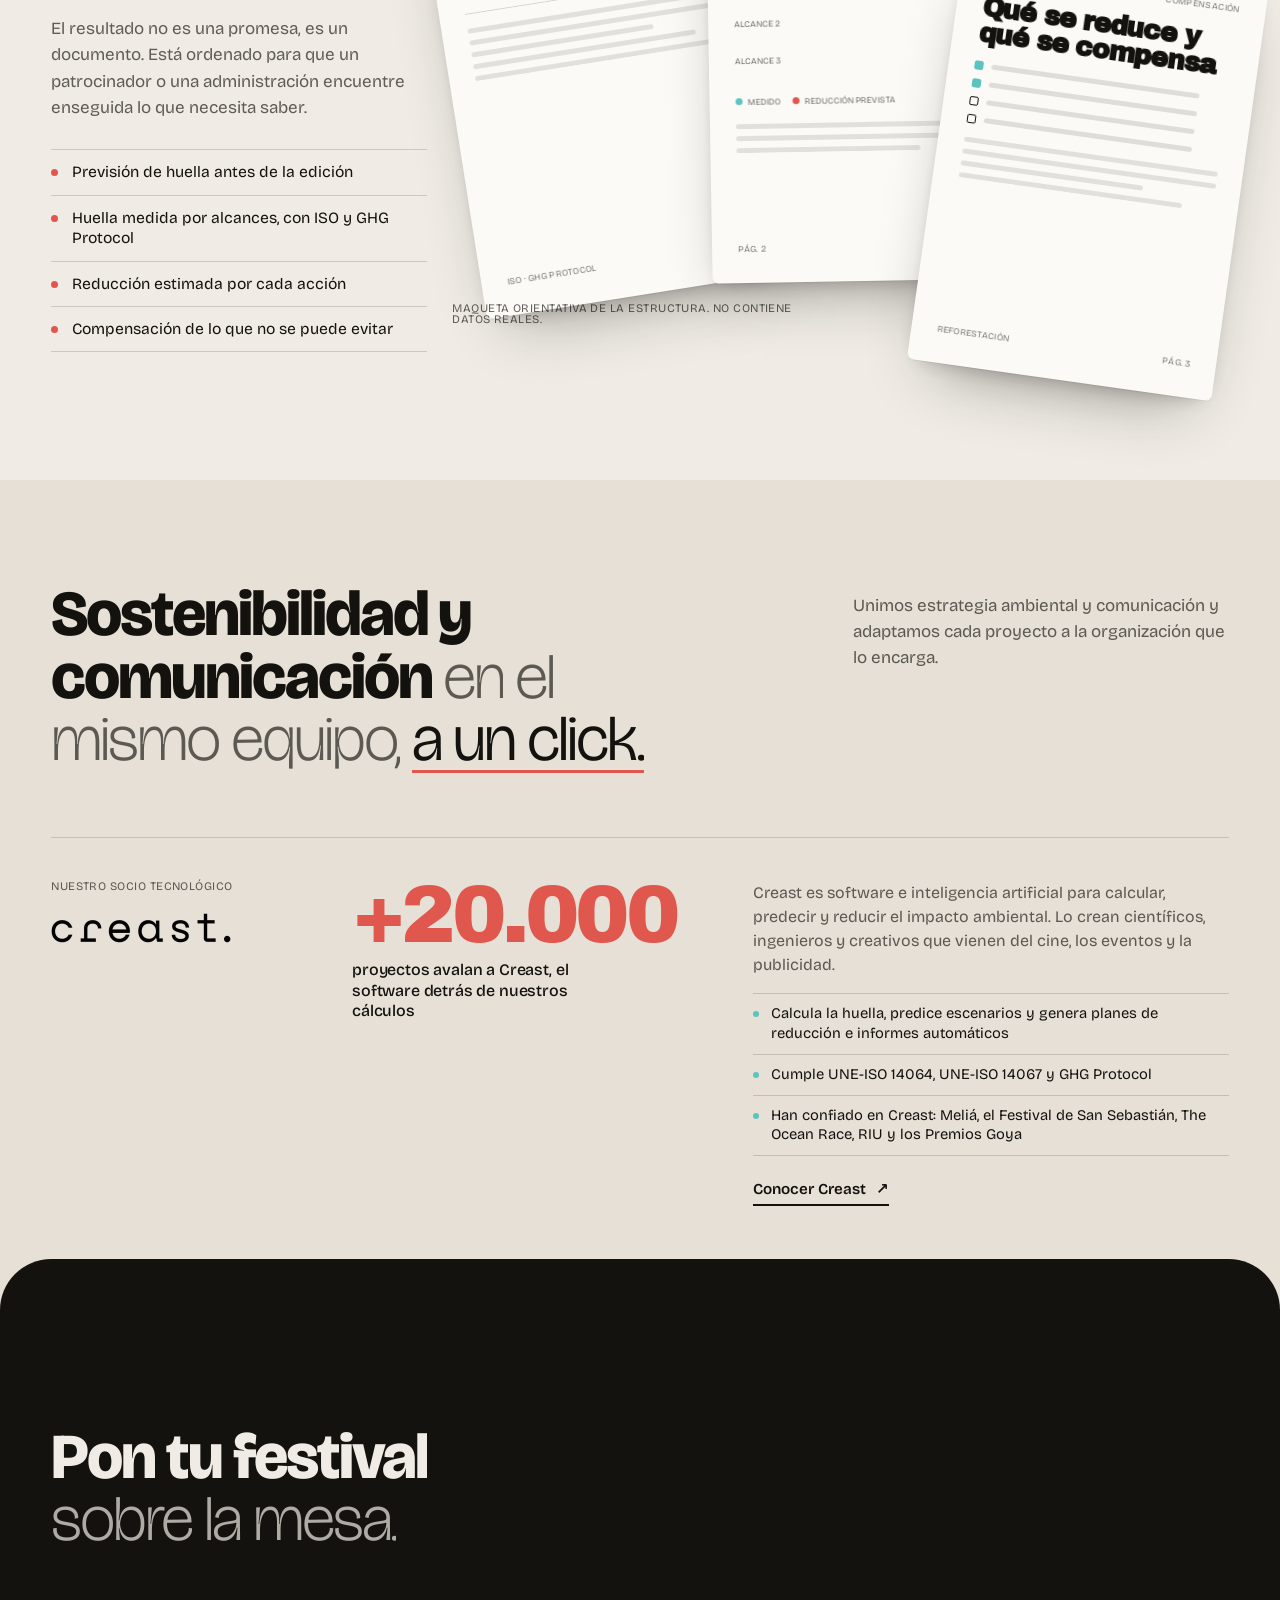
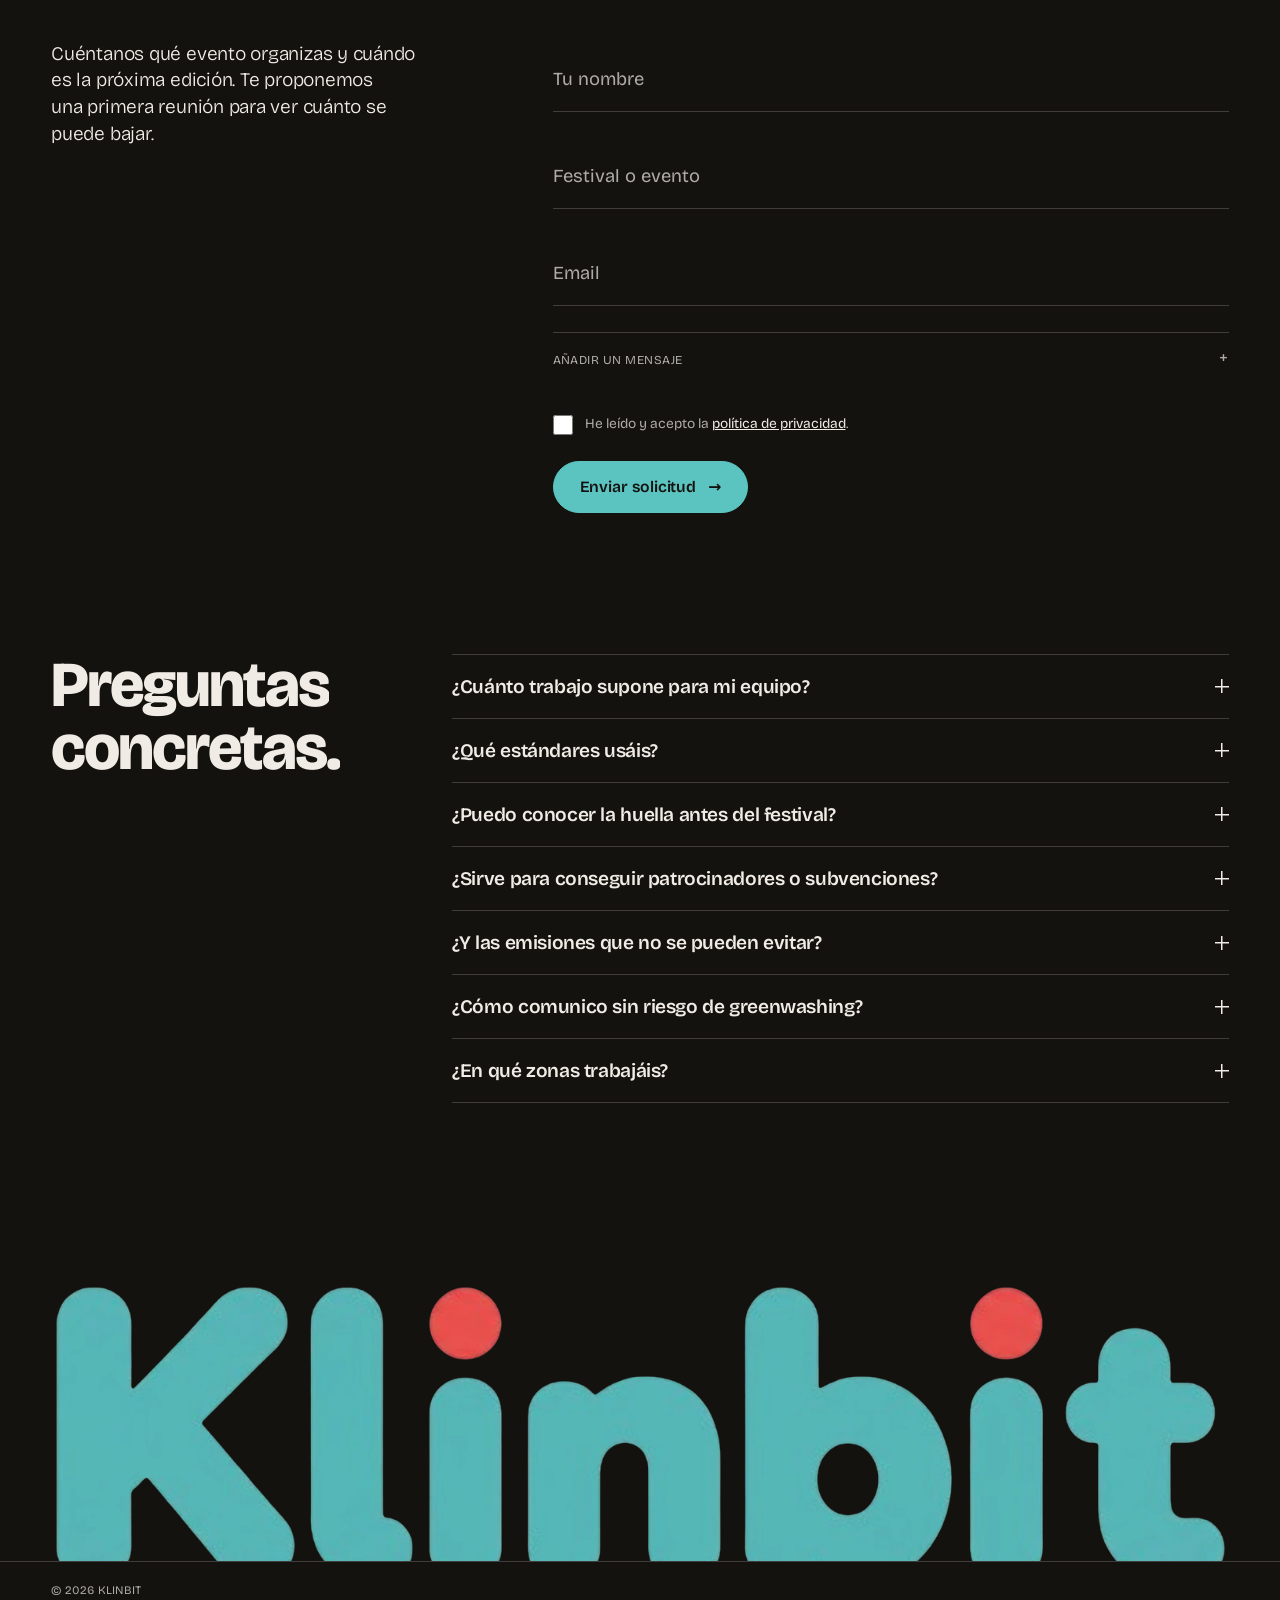
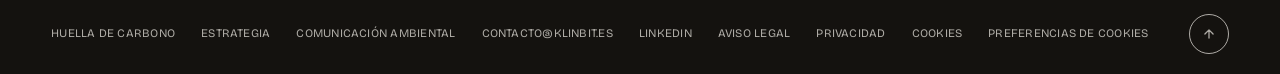
==== commit 8a809a11: "SEO integral: metadatos, schema, sitemap/robots/404, 3 páginas de servicio, analítica con consentimi" ====
--- a/index.html
+++ b/index.html
@@ -3,25 +3,184 @@
 <head>
   <meta charset="utf-8">
   <meta name="viewport" content="width=device-width, initial-scale=1">
-  <title>Klinbit | Menos huella para festivales y eventos culturales</title>
-  <meta name="description" content="Klinbit calcula la huella ambiental de tu festival, te ayuda a reducirla y deja los datos listos para que marcas y administraciones puedan comprobarlos.">
+  <title>Klinbit | Huella de carbono y sostenibilidad para festivales</title>
+  <meta name="description" content="Consultoría de sostenibilidad para festivales y eventos culturales: medimos tu huella de carbono, la reducimos y comunicamos los resultados sin greenwashing.">
+  <meta name="robots" content="index, follow, max-image-preview:large">
+  <link rel="canonical" href="https://klinbit.es/">
   <meta name="theme-color" content="#14120f">
   <meta property="og:type" content="website">
+  <meta property="og:site_name" content="Klinbit">
   <meta property="og:locale" content="es_ES">
+  <meta property="og:url" content="https://klinbit.es/">
   <meta property="og:title" content="Klinbit | Tu festival ya tiene huella. Ponle cifras.">
   <meta property="og:description" content="Medimos la huella ambiental de tu festival, te ayudamos a reducirla y dejamos los datos listos para enseñarlos.">
-  <link rel="icon" type="image/png" href="icons/favicon.png">
+  <meta property="og:image" content="https://klinbit.es/images/og-klinbit.jpg">
+  <meta property="og:image:width" content="1200">
+  <meta property="og:image:height" content="630">
+  <meta property="og:image:alt" content="Klinbit: dibujo de un DJ entre dos altavoces gigantes frente a un público entregado">
+  <meta name="twitter:card" content="summary_large_image">
+  <meta name="twitter:title" content="Klinbit | Huella de carbono y sostenibilidad para festivales">
+  <meta name="twitter:description" content="Medimos la huella ambiental de tu festival, te ayudamos a reducirla y dejamos los datos listos para enseñarlos.">
+  <meta name="twitter:image" content="https://klinbit.es/images/og-klinbit.jpg">
+  <link rel="icon" type="image/png" sizes="64x64" href="icons/favicon.png">
 
   <link rel="preload" href="fonts/archivo-black-latin.woff2" as="font" type="font/woff2" crossorigin>
   <link rel="preload" href="fonts/bricolage-grotesque-latin.woff2" as="font" type="font/woff2" crossorigin>
+  <link rel="preload" as="image" type="image/webp" href="images/dj-publico-1200.webp" imagesrcset="images/dj-publico-800.webp 800w, images/dj-publico-1200.webp 1200w, images/dj-publico.webp 1968w" imagesizes="100vw" fetchpriority="high">
   <link rel="stylesheet" href="css/styles.css">
   <script>document.documentElement.classList.add('js');</script>
 
   <script type="application/ld+json">
-  { "@context": "https://schema.org", "@type": "Organization", "name": "Klinbit",
-    "description": "Consultoría de sostenibilidad para festivales y eventos culturales.",
-    "email": "contacto@klinbit.es",
-    "sameAs": ["https://www.linkedin.com/company/146596004/"] }
+  {
+    "@context": "https://schema.org",
+    "@graph": [
+      {
+        "@type": "Organization",
+        "@id": "https://klinbit.es/#organization",
+        "name": "Klinbit",
+        "url": "https://klinbit.es/",
+        "logo": "https://klinbit.es/images/klinbit-logo-xl.webp",
+        "email": "contacto@klinbit.es",
+        "sameAs": [
+          "https://www.linkedin.com/company/146596004/"
+        ]
+      },
+      {
+        "@type": "WebSite",
+        "@id": "https://klinbit.es/#website",
+        "url": "https://klinbit.es/",
+        "name": "Klinbit",
+        "inLanguage": "es",
+        "publisher": {
+          "@id": "https://klinbit.es/#organization"
+        }
+      },
+      {
+        "@type": "ProfessionalService",
+        "@id": "https://klinbit.es/#service",
+        "name": "Klinbit",
+        "url": "https://klinbit.es/",
+        "image": "https://klinbit.es/images/og-klinbit.jpg",
+        "description": "Consultoría de sostenibilidad para festivales y eventos culturales: cálculo de huella de carbono, estrategia de reducción y comunicación ambiental.",
+        "email": "contacto@klinbit.es",
+        "parent": {
+          "@id": "https://klinbit.es/#organization"
+        },
+        "areaServed": [
+          {
+            "@type": "Country",
+            "name": "España"
+          },
+          {
+            "@type": "AdministrativeArea",
+            "name": "País Vasco"
+          },
+          {
+            "@type": "AdministrativeArea",
+            "name": "Navarra"
+          }
+        ],
+        "knowsAbout": [
+          "Huella de carbono de festivales",
+          "Sostenibilidad en eventos",
+          "Comunicación ambiental",
+          "GHG Protocol",
+          "Greenwashing"
+        ],
+        "hasOfferCatalog": {
+          "@type": "OfferCatalog",
+          "name": "Servicios de Klinbit",
+          "itemListElement": [
+            {
+              "@type": "Offer",
+              "itemOffered": {
+                "@type": "Service",
+                "name": "Cálculo de la huella de carbono de festivales",
+                "url": "https://klinbit.es/huella-de-carbono-festivales/"
+              }
+            },
+            {
+              "@type": "Offer",
+              "itemOffered": {
+                "@type": "Service",
+                "name": "Estrategia de sostenibilidad para eventos",
+                "url": "https://klinbit.es/estrategia-sostenibilidad-eventos/"
+              }
+            },
+            {
+              "@type": "Offer",
+              "itemOffered": {
+                "@type": "Service",
+                "name": "Comunicación ambiental sin greenwashing",
+                "url": "https://klinbit.es/comunicacion-ambiental-festivales/"
+              }
+            }
+          ]
+        }
+      },
+      {
+        "@type": "FAQPage",
+        "mainEntity": [
+          {
+            "@type": "Question",
+            "name": "¿Cuánto trabajo supone para mi equipo?",
+            "acceptedAnswer": {
+              "@type": "Answer",
+              "text": "El mínimo. Reuniréis facturas y tickets y nos los enviaréis. El cálculo, el análisis y el informe corren de nuestra parte."
+            }
+          },
+          {
+            "@type": "Question",
+            "name": "¿Qué estándares usáis?",
+            "acceptedAnswer": {
+              "@type": "Answer",
+              "text": "La norma ISO y el GHG Protocol, a través de la plataforma de Creast."
+            }
+          },
+          {
+            "@type": "Question",
+            "name": "¿Puedo conocer la huella antes del festival?",
+            "acceptedAnswer": {
+              "@type": "Answer",
+              "text": "Sí. Antes de la edición prevemos la huella y estimamos cuánto CO2 evita cada acción que estés valorando."
+            }
+          },
+          {
+            "@type": "Question",
+            "name": "¿Sirve para conseguir patrocinadores o subvenciones?",
+            "acceptedAnswer": {
+              "@type": "Answer",
+              "text": "Está pensado para eso. El informe ESG y el dossier de patrocinio reúnen las pruebas que piden las marcas con presupuesto ESG y las líneas públicas de ayuda."
+            }
+          },
+          {
+            "@type": "Question",
+            "name": "¿Y las emisiones que no se pueden evitar?",
+            "acceptedAnswer": {
+              "@type": "Answer",
+              "text": "Se compensan con proyectos de reforestación. En la comunicación aparecen como compensación, nunca como un impacto que ha desaparecido."
+            }
+          },
+          {
+            "@type": "Question",
+            "name": "¿Cómo comunico sin riesgo de greenwashing?",
+            "acceptedAnswer": {
+              "@type": "Answer",
+              "text": "Con cifras reales detrás de cada mensaje y sin frases genéricas, que la Directiva (UE) 2024/825 ya no admite. Definimos contigo qué contar y con qué tono."
+            }
+          },
+          {
+            "@type": "Question",
+            "name": "¿En qué zonas trabajáis?",
+            "acceptedAnswer": {
+              "@type": "Answer",
+              "text": "Con festivales y eventos de toda España, con especial foco en País Vasco y Navarra."
+            }
+          }
+        ]
+      }
+    ]
+  }
   </script>
 </head>
 
@@ -82,7 +241,7 @@
             <span class="ln"><span class="soft">Ponle cifras.</span></span>
           </h1>
           <div class="hero__side">
-            <p class="lead">Calculamos el impacto ambiental de tu festival, te ayudamos a reducirlo y dejamos los datos listos para que cualquier marca o administración pueda comprobarlos.</p>
+            <p class="lead">Calculamos la huella de carbono y el impacto ambiental de tu festival, te ayudamos a reducirlo y dejamos los datos listos para que cualquier marca o administración pueda comprobarlos.</p>
             <div class="hero__cta">
               <a class="btn btn--solid" href="#contacto" data-cta="hero" data-magnet data-hero-cta>Pedir reunión <span class="btn__arrow" aria-hidden="true">→</span></a>
               <a class="link" href="#informe" data-cta="hero-informe">Ver un informe por dentro <span class="link__ico" aria-hidden="true">↓</span></a>
@@ -91,7 +250,7 @@
         </div>
 
         <figure class="hero__art wipe" data-hero-art>
-          <img src="images/dj-publico.webp" width="1968" height="891" alt="Dibujo de un DJ tras la mesa, entre dos altavoces gigantes, frente a un público entregado" fetchpriority="high">
+          <img src="images/dj-publico-1200.webp" srcset="images/dj-publico-800.webp 800w, images/dj-publico-1200.webp 1200w, images/dj-publico.webp 1968w" sizes="100vw" width="1968" height="891" alt="Dibujo de un DJ tras la mesa, entre dos altavoces gigantes, frente a un público entregado" fetchpriority="high">
         </figure>
 
         <div class="hero__foot">
@@ -335,11 +494,12 @@
           <h2 class="h2 split">Preguntas concretas.</h2>
           <div class="faq__list rv">
             <details><summary>¿Cuánto trabajo supone para mi equipo?</summary><p class="faq__a">El mínimo. Reuniréis facturas y tickets y nos los enviaréis. El cálculo, el análisis y el informe corren de nuestra parte.</p></details>
-            <details><summary>¿Qué estándares usáis?</summary><p class="faq__a">La norma ISO y el GHG Protocol, a través de la plataforma de Creast.</p></details>
-            <details><summary>¿Puedo conocer la huella antes del festival?</summary><p class="faq__a">Sí. Antes de la edición prevemos la huella y estimamos cuánto CO<sub>2</sub> evita cada acción que estés valorando.</p></details>
+            <details><summary>¿Qué estándares usáis?</summary><p class="faq__a">La norma ISO y el GHG Protocol, a través de la plataforma de Creast. <a href="huella-de-carbono-festivales/">Cómo calculamos la huella</a>.</p></details>
+            <details><summary>¿Puedo conocer la huella antes del festival?</summary><p class="faq__a">Sí. Antes de la edición prevemos la huella y estimamos cuánto CO<sub>2</sub> evita cada acción que estés valorando. <a href="huella-de-carbono-festivales/">Más sobre el cálculo de la huella</a>.</p></details>
             <details><summary>¿Sirve para conseguir patrocinadores o subvenciones?</summary><p class="faq__a">Está pensado para eso. El informe ESG y el dossier de patrocinio reúnen las pruebas que piden las marcas con presupuesto ESG y las líneas públicas de ayuda.</p></details>
-            <details><summary>¿Y las emisiones que no se pueden evitar?</summary><p class="faq__a">Se compensan con proyectos de reforestación. En la comunicación aparecen como compensación, nunca como un impacto que ha desaparecido.</p></details>
-            <details><summary>¿Cómo comunico sin riesgo de greenwashing?</summary><p class="faq__a">Con cifras reales detrás de cada mensaje y sin frases genéricas, que la Directiva (UE) 2024/825 ya no admite. Definimos contigo qué contar y con qué tono.</p></details>
+            <details><summary>¿Y las emisiones que no se pueden evitar?</summary><p class="faq__a">Se compensan con proyectos de reforestación. En la comunicación aparecen como compensación, nunca como un impacto que ha desaparecido. <a href="estrategia-sostenibilidad-eventos/">Cómo planteamos la reducción</a>.</p></details>
+            <details><summary>¿Cómo comunico sin riesgo de greenwashing?</summary><p class="faq__a">Con cifras reales detrás de cada mensaje y sin frases genéricas, que la Directiva (UE) 2024/825 ya no admite. Definimos contigo qué contar y con qué tono. <a href="comunicacion-ambiental-festivales/">Cómo lo hacemos</a>.</p></details>
+            <details><summary>¿En qué zonas trabajáis?</summary><p class="faq__a">Con festivales y eventos de toda España, con especial foco en País Vasco y Navarra.</p></details>
           </div>
         </div>
       </div>
@@ -358,6 +518,9 @@
       <div class="wrap">
         <span>© <span data-year>2026</span> Klinbit</span>
         <nav aria-label="Pie">
+          <a href="huella-de-carbono-festivales/">Huella de carbono</a>
+          <a href="estrategia-sostenibilidad-eventos/">Estrategia</a>
+          <a href="comunicacion-ambiental-festivales/">Comunicación ambiental</a>
           <a href="mailto:contacto@klinbit.es">contacto@klinbit.es</a>
           <a href="https://www.linkedin.com/company/146596004/" target="_blank" rel="noopener">LinkedIn<span class="sr-only"> (pestaña nueva)</span></a>
           <a href="aviso-legal.html">Aviso legal</a>
--- a/css/styles.css
+++ b/css/styles.css
@@ -521,3 +521,52 @@
 .legal-page h1 { font-family: var(--f-text); font-weight: 800; font-size: var(--title); line-height: .98; letter-spacing: -.032em; font-variation-settings: "opsz" 96; text-wrap: balance; }
 .legal-page p { color: var(--muted); max-width: 52ch; }
 .legal-page a:not(.legal-page__logo):not(.btn) { color: var(--ink); text-underline-offset: 3px; }
+
+/* ---------- 14. Páginas de servicio (huella, estrategia, comunicación) ----------
+   Reutilizan los mismos tokens, tipografías y botones que la home. */
+.svc { padding-top: calc(var(--header-h) + clamp(28px, 5vw, 72px)); background: var(--paper); }
+.svc__in { max-width: 820px; display: grid; gap: clamp(28px, 4vw, 48px); padding-bottom: clamp(60px, 9vw, 120px); }
+.svc__crumbs ol { display: flex; flex-wrap: wrap; gap: 6px 10px; }
+.svc__crumbs li + li::before { content: "/"; margin-right: 10px; opacity: .5; }
+.svc__crumbs a { text-decoration: none; }
+.svc__crumbs a:hover { color: var(--ink); text-decoration: underline; text-underline-offset: 3px; }
+.svc__h1 { font-family: var(--f-text); font-weight: 800; font-size: clamp(2rem, 4.6vw, 3.9rem); line-height: 1; letter-spacing: -.03em; font-variation-settings: "opsz" 96; text-wrap: balance; }
+.svc__lead { font-weight: 300; font-size: clamp(1.15rem, 1.7vw, 1.5rem); line-height: 1.4; letter-spacing: -.012em; max-width: 46ch; text-wrap: pretty; }
+.svc__sec { display: grid; gap: 16px; padding-top: clamp(20px, 3vw, 36px); border-top: 1px solid var(--line); }
+.svc__sec h2 { font-family: var(--f-text); font-weight: 800; font-size: clamp(1.4rem, 2.5vw, 2.1rem); line-height: 1.05; letter-spacing: -.025em; text-wrap: balance; }
+.svc__sec p, .svc__list, .svc__steps { color: var(--muted); max-width: 62ch; text-wrap: pretty; }
+.svc__sec a { color: var(--ink); text-underline-offset: 3px; }
+.svc__list { display: grid; gap: 10px; }
+.svc__list li { position: relative; padding-left: 22px; }
+.svc__list li::before { content: ""; position: absolute; left: 0; top: .62em; width: 8px; height: 8px; border-radius: 50%; background: var(--teal); }
+.svc__list strong, .svc__steps strong { color: var(--ink); font-weight: 600; }
+.svc__steps { display: grid; gap: 14px; counter-reset: s; }
+.svc__steps li { position: relative; padding-left: 40px; counter-increment: s; }
+.svc__steps li::before { content: counter(s); position: absolute; left: 0; top: 0; font-family: var(--f-label); font-size: .8rem; color: var(--red); line-height: 1.9; }
+.svc__faq details { border-top: 1px solid var(--line); }
+.svc__faq details:last-child { border-bottom: 1px solid var(--line); }
+.svc__faq summary { list-style: none; cursor: pointer; display: flex; justify-content: space-between; align-items: center; gap: 24px; padding: 18px 0; font-weight: 600; font-size: 1.1rem; letter-spacing: -.01em; }
+.svc__faq summary::-webkit-details-marker { display: none; }
+.svc__faq summary::after { content: "+"; flex: none; font-weight: 300; font-size: 1.5rem; line-height: 1; transition: transform .35s var(--ease-out); }
+.svc__faq details[open] summary::after { transform: rotate(45deg); }
+.svc__faq summary:hover { color: var(--red); }
+.svc__a { padding: 0 40px 20px 0; }
+.svc__more { display: grid; gap: 12px; }
+.svc__more ul { display: flex; flex-wrap: wrap; gap: 10px 24px; }
+.svc__more a { font-weight: 600; text-underline-offset: 3px; }
+.svc__cta { background: var(--ink); color: var(--paper); padding-block: clamp(56px, 9vw, 120px); }
+.svc__cta .wrap { display: grid; gap: 20px; justify-items: start; }
+.svc__cta h2 { font-family: var(--f-text); font-weight: 800; font-size: var(--title); line-height: .98; letter-spacing: -.032em; text-wrap: balance; }
+.svc__cta p { color: var(--muted-inv); max-width: 52ch; }
+
+/* Textos legales largos (aviso legal, privacidad, cookies) */
+.legal-page--doc .legal-page__in { max-width: 900px; }
+.legal-doc { display: grid; gap: 14px; }
+.legal-doc h2 { font-family: var(--f-text); font-weight: 800; font-size: clamp(1.25rem, 2vw, 1.6rem); line-height: 1.1; letter-spacing: -.02em; margin-top: 18px; }
+.legal-page .legal-doc p { max-width: 74ch; }
+.legal-doc ul { display: grid; gap: 8px; color: var(--muted); max-width: 74ch; padding-left: 20px; list-style: disc; }
+.legal-doc strong { color: var(--ink); font-weight: 600; }
+.legal-table { overflow-x: auto; border: 1px solid var(--line); border-radius: 12px; }
+.legal-table table { width: 100%; min-width: 760px; border-collapse: collapse; font-size: .82rem; color: var(--muted); }
+.legal-table th, .legal-table td { padding: 10px 12px; text-align: left; vertical-align: top; border-bottom: 1px solid var(--line); }
+.legal-table th { color: var(--ink); font-weight: 600; font-size: .72rem; letter-spacing: .04em; text-transform: uppercase; }
